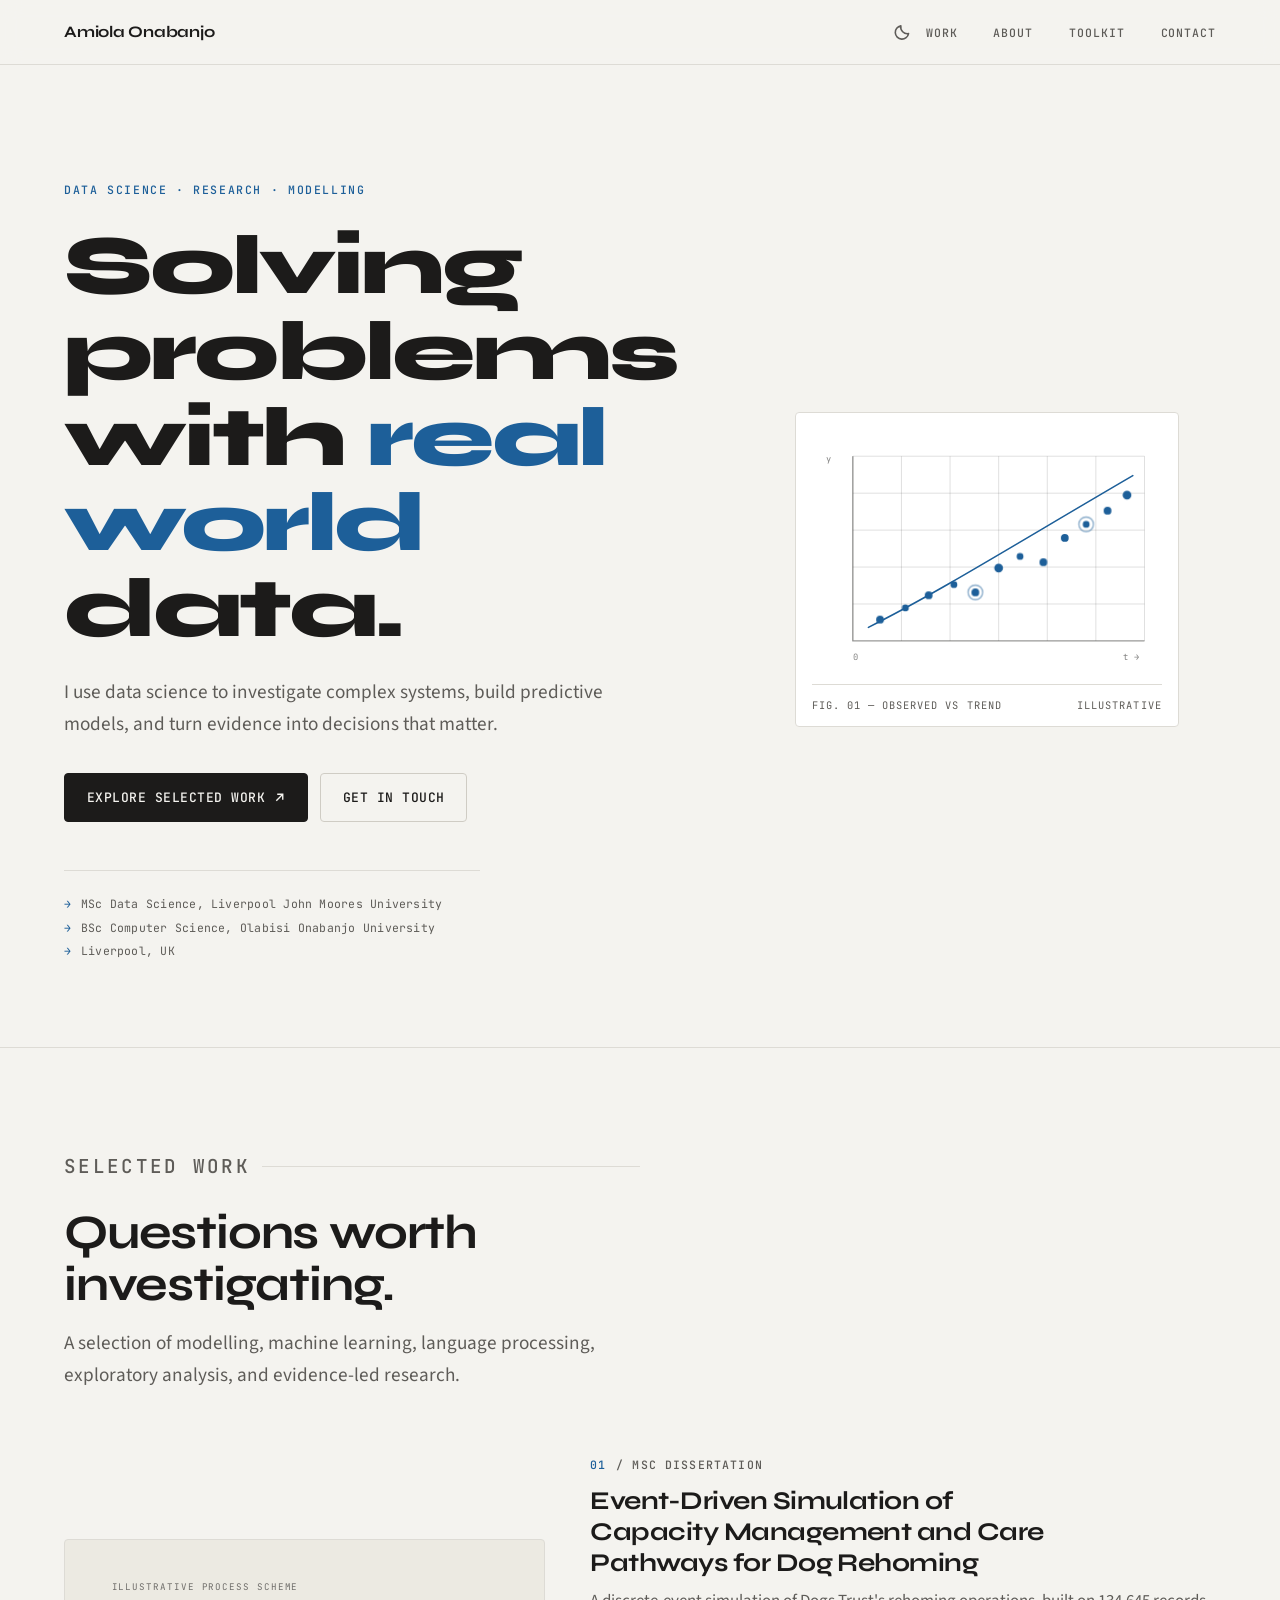
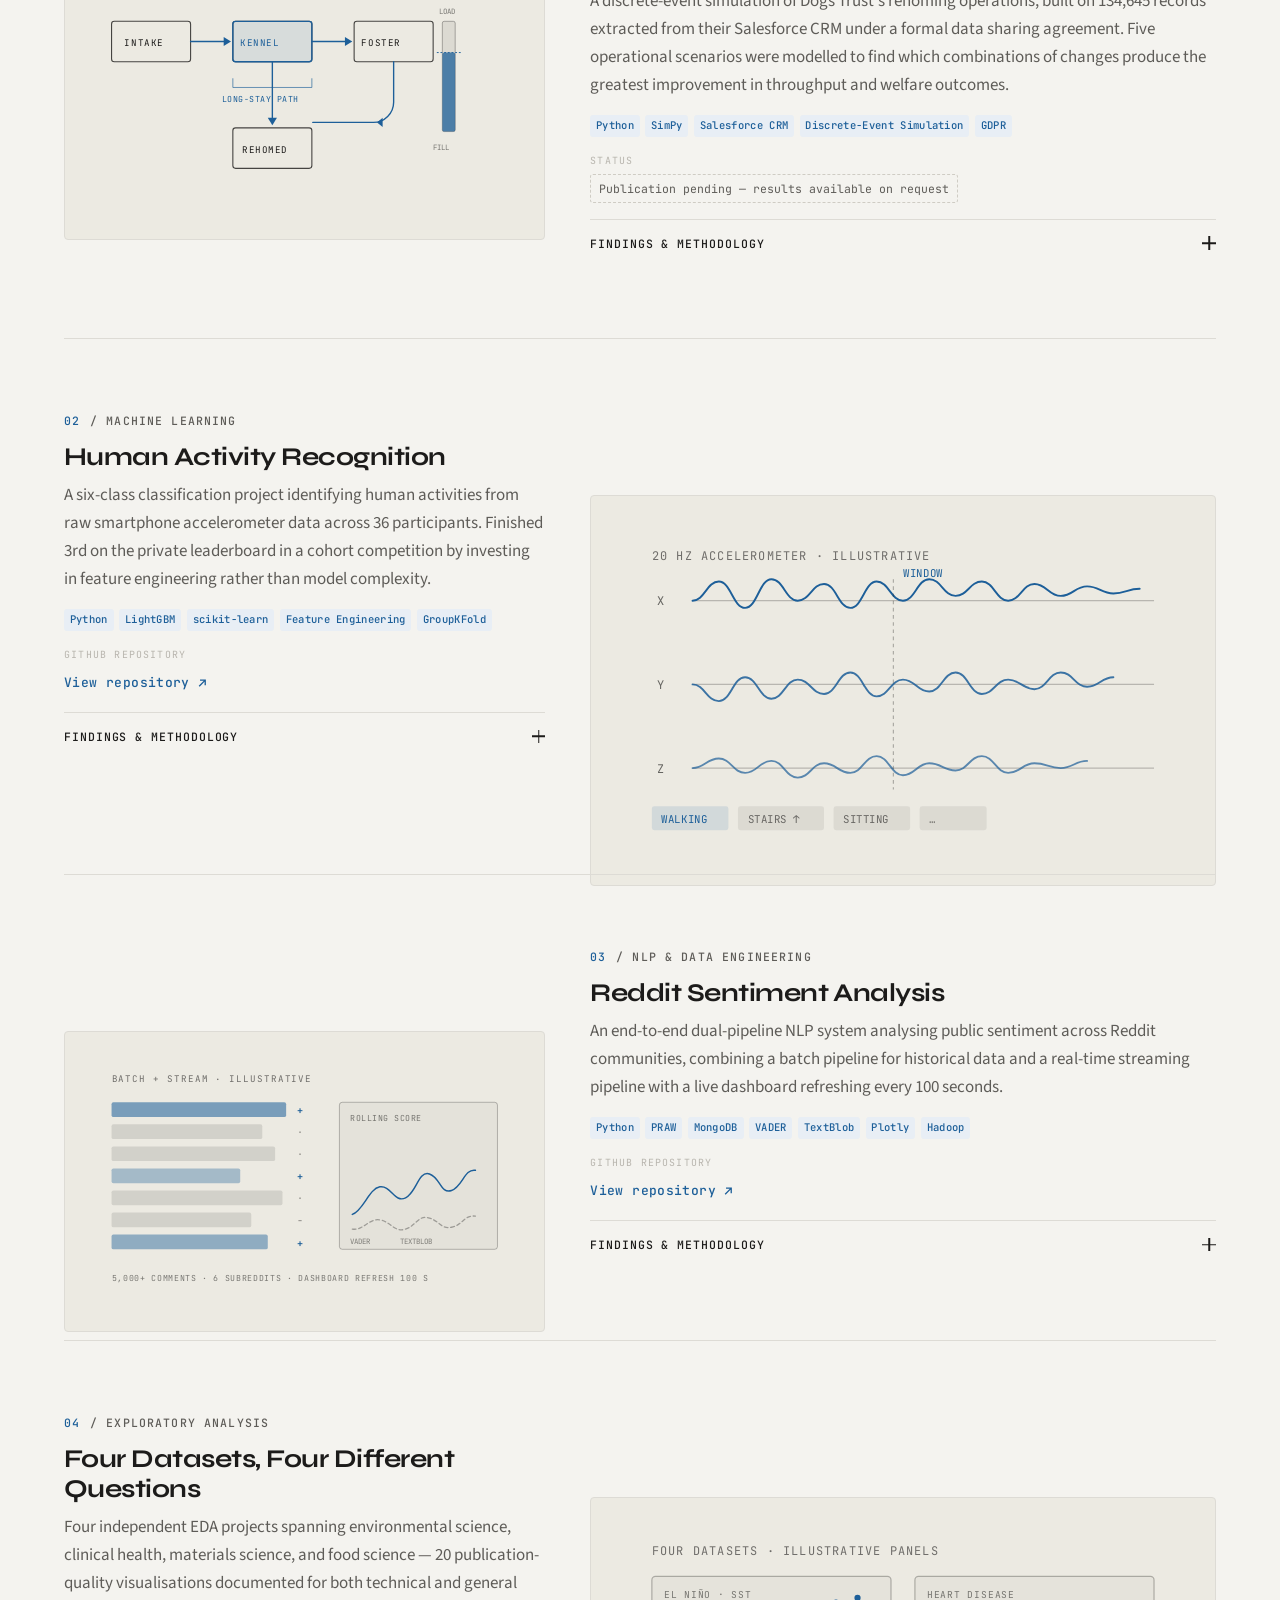
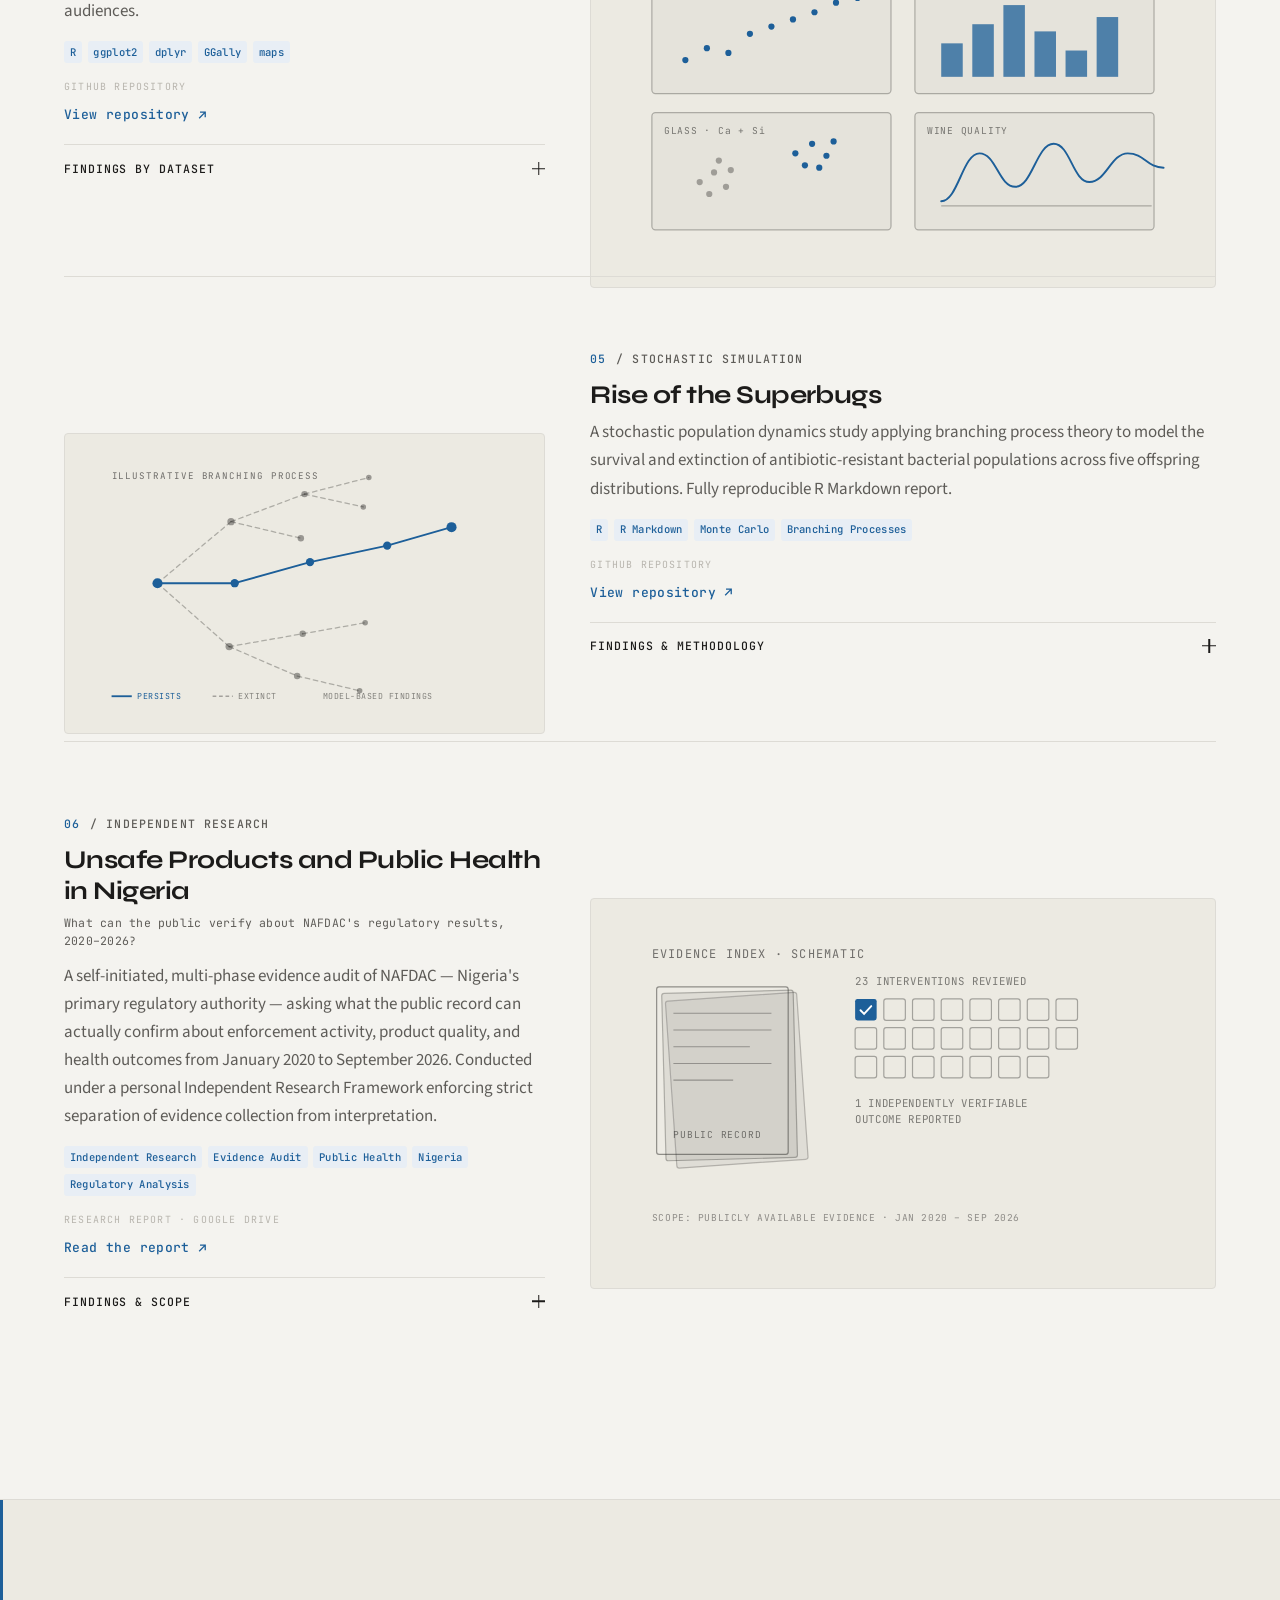
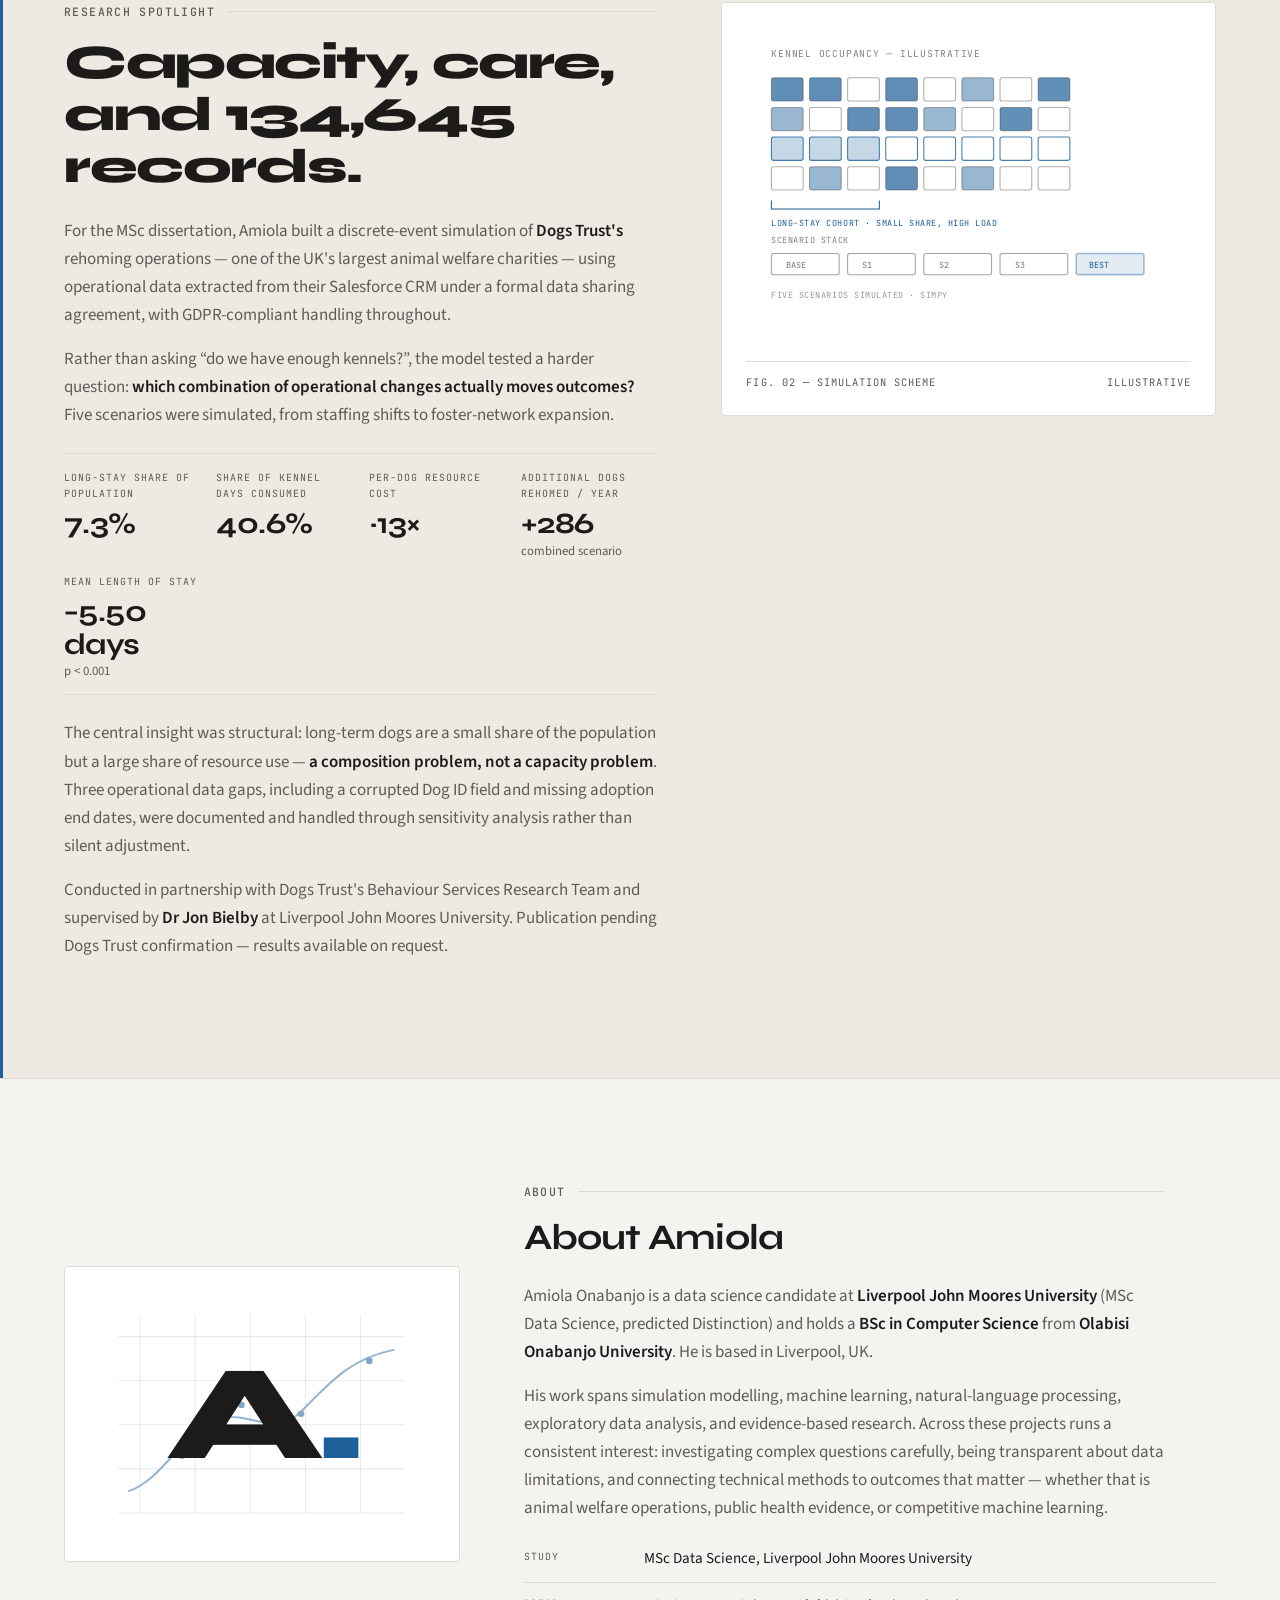
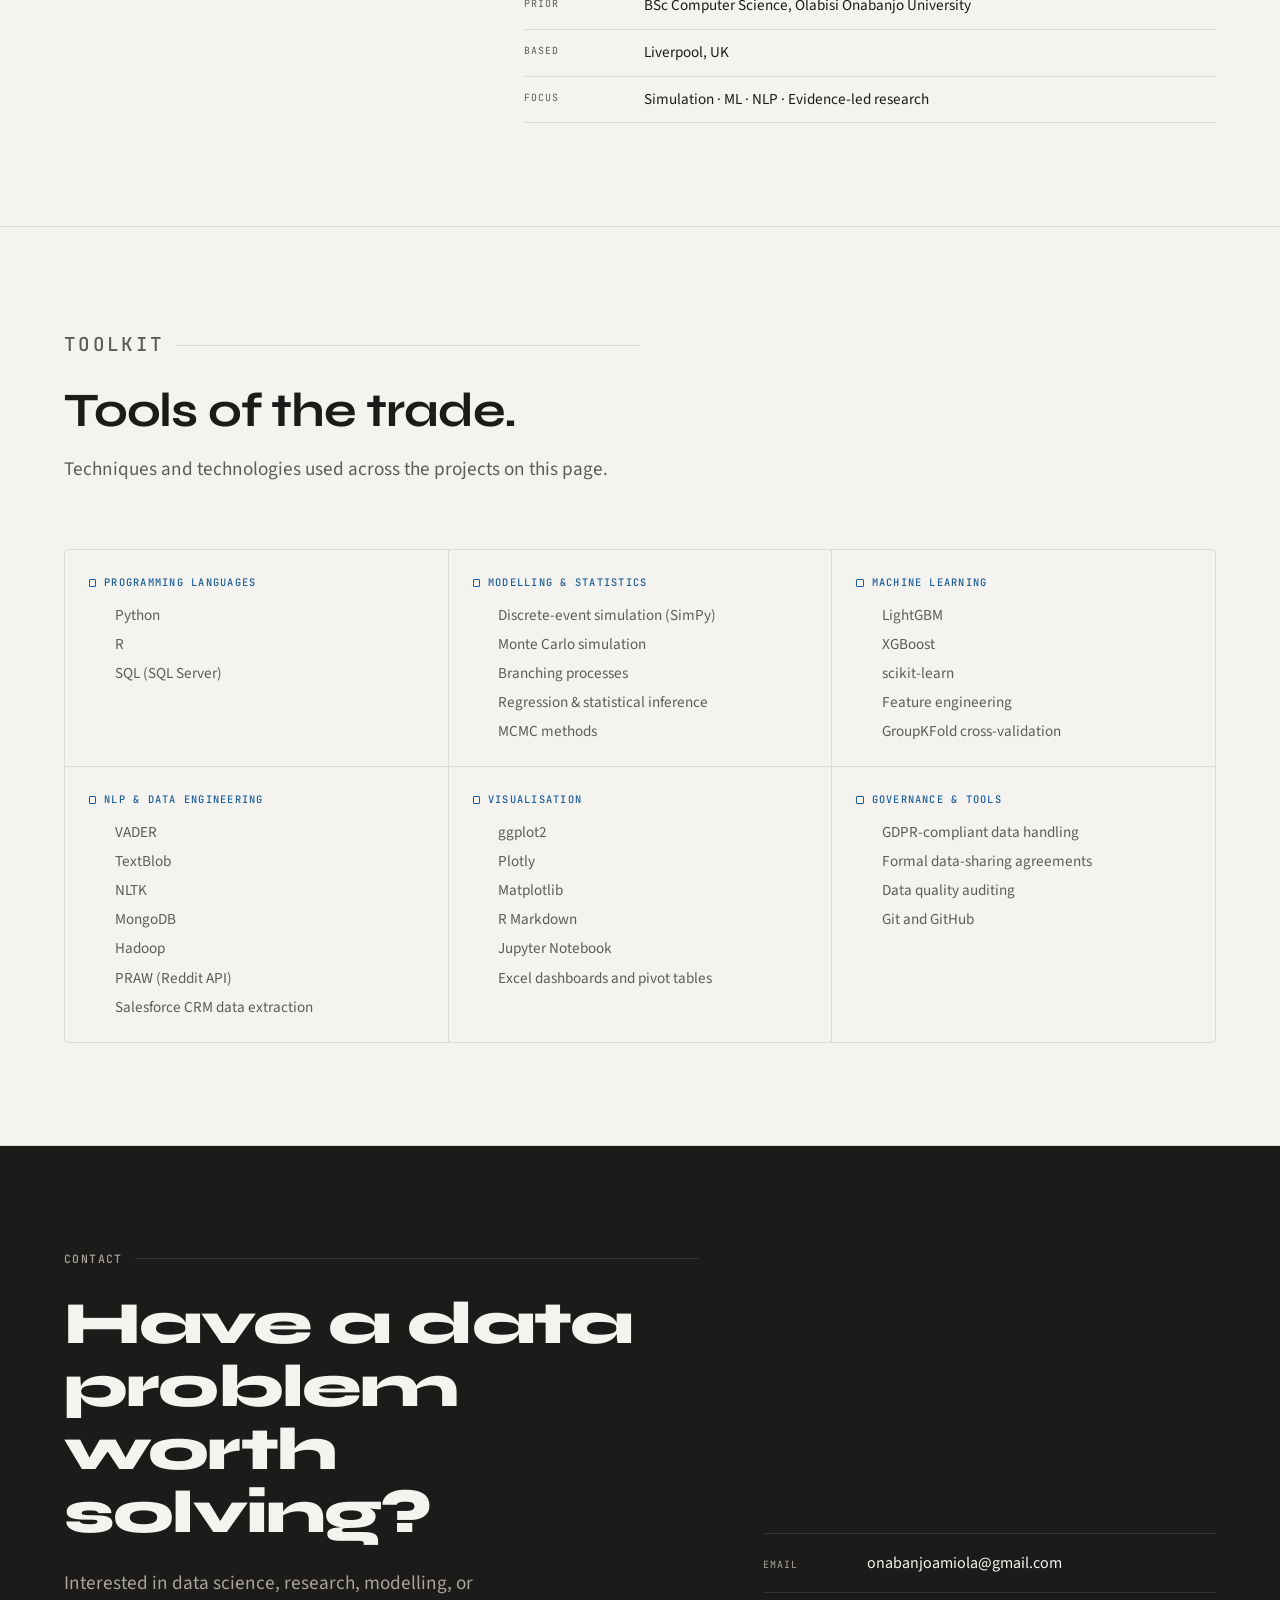
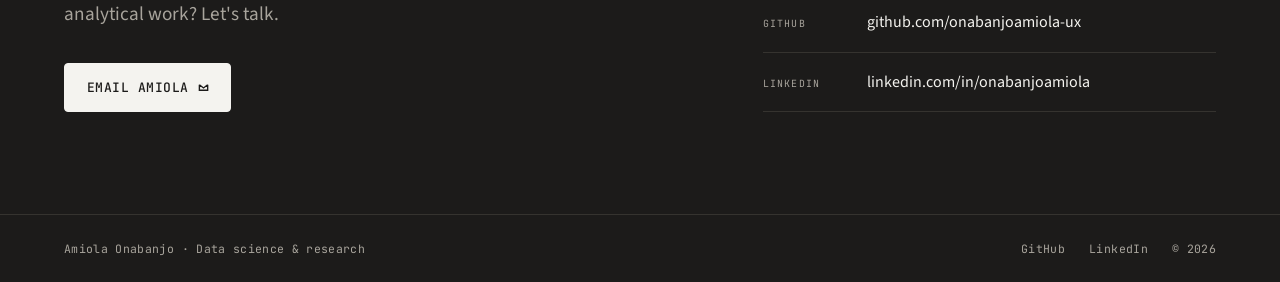
==== html/index.html @ 2dd78023 "Initial commit: editorial data science portfolio (HTML/CSS/JS)" ====
<!DOCTYPE html>
<html lang="en">
<head>
  <meta charset="UTF-8">
  <meta name="viewport" content="width=device-width, initial-scale=1">
  <meta name="color-scheme" content="light dark">

  <title>Amiola Onabanjo | Data Scientist &amp; Researcher</title>
  <meta name="description" content="Explore Amiola Onabanjo's work in data science, simulation modelling, machine learning, NLP, and evidence-led research.">
  <meta name="robots" content="index, follow">
  <meta name="theme-color" content="#f4f3ef" id="theme-color-meta">

  <script>
    (function () {
      try {
        var t = localStorage.getItem('theme');
        if (t === 'light' || t === 'dark') {
          document.documentElement.setAttribute('data-theme', t);
        }
      } catch (e) {}
    })();
  </script>

  <meta property="og:type" content="website">
  <meta property="og:locale" content="en_GB">
  <meta property="og:title" content="Amiola Onabanjo | Data Scientist &amp; Researcher">
  <meta property="og:description" content="Explore Amiola Onabanjo's work in data science, simulation modelling, machine learning, NLP, and evidence-led research.">

  <meta name="twitter:card" content="summary">
  <meta name="twitter:title" content="Amiola Onabanjo | Data Scientist &amp; Researcher">
  <meta name="twitter:description" content="Explore Amiola Onabanjo's work in data science, simulation modelling, machine learning, NLP, and evidence-led research.">

  <link rel="icon" href="../favicon.svg" type="image/svg+xml">

  <link rel="preconnect" href="https://fonts.googleapis.com">
  <link rel="preconnect" href="https://fonts.gstatic.com" crossorigin>
  <link rel="stylesheet" href="https://fonts.googleapis.com/css2?family=JetBrains+Mono:wght@400;500&family=Source+Sans+3:ital,wght@0,300;0,400;0,600;1,400&family=Syne:wght@600;700;800&display=swap">
  <link rel="stylesheet" href="../css/styles.css">

  <script type="application/ld+json">
  {
    "@context": "https://schema.org",
    "@type": "Person",
    "name": "Amiola Onabanjo",
    "jobTitle": "Data Scientist & Researcher",
    "email": "mailto:onabanjoamiola@gmail.com",
    "address": {
      "@type": "PostalAddress",
      "addressLocality": "Liverpool",
      "addressCountry": "GB"
    },
    "sameAs": [
      "https://github.com/onabanjoamiola-ux",
      "https://linkedin.com/in/onabanjoamiola"
    ],
    "alumniOf": [
      { "@type": "CollegeOrUniversity", "name": "Liverpool John Moores University" },
      { "@type": "CollegeOrUniversity", "name": "Olabisi Onabanjo University" }
    ],
    "knowsAbout": [
      "Data Science",
      "Discrete-Event Simulation",
      "Machine Learning",
      "Natural Language Processing",
      "Statistical Inference",
      "Monte Carlo Simulation",
      "Evidence-led Research"
    ]
  }
  </script>

  <script src="../js/main.js" defer></script>
</head>
<body>

<a class="skip-link" href="#main">Skip to content</a>

<header class="site-header">
  <div class="container nav">
    <a class="nav-brand" href="#top">Amiola Onabanjo</a>

    <button class="theme-toggle" type="button" aria-label="Switch to dark mode" data-theme-toggle>
      <svg class="icon-moon" viewBox="0 0 16 16" aria-hidden="true">
        <path d="M13.5 9.2A5.8 5.8 0 0 1 6.8 2.5 5.8 5.8 0 1 0 13.5 9.2z"/>
      </svg>
      <svg class="icon-sun" viewBox="0 0 16 16" aria-hidden="true">
        <circle cx="8" cy="8" r="3"/>
        <path d="M8 1.5V3M8 13v1.5M1.5 8H3M13 8h1.5M3.4 3.4l1.1 1.1M11.5 11.5l1.1 1.1M12.6 3.4l-1.1 1.1M4.5 11.5l-1.1 1.1"/>
      </svg>
    </button>

    <button class="nav-toggle" type="button" aria-expanded="false" aria-controls="nav-menu" aria-label="Open menu">
      <span class="nav-toggle-box" aria-hidden="true">
        <span></span>
        <span></span>
      </span>
    </button>

    <ul class="nav-menu" id="nav-menu">
      <li><a href="#work">Work</a></li>
      <li><a href="#about">About</a></li>
      <li><a href="#toolkit">Toolkit</a></li>
      <li><a href="#contact">Contact</a></li>
    </ul>
  </div>
</header>

<main id="main">

  <!-- ══════════ HERO ══════════ -->
  <section class="hero" id="top" aria-label="Introduction">
    <div class="container hero-grid">
      <div class="hero-main">
        <p class="hero-eyebrow">Data Science · Research · Modelling</p>
        <h1>Solving problems with <em>real world</em> data.</h1>
        <p class="hero-copy">
          I use data science to investigate complex systems, build predictive models,
          and turn evidence into decisions that matter.
        </p>
        <div class="hero-cta">
          <a class="btn btn--primary" href="#work">
            Explore selected work
            <svg viewBox="0 0 12 12" fill="none" stroke="currentColor" stroke-width="1.5" aria-hidden="true"><path d="M2.5 9.5l7-7M3.5 2.5h6v6"/></svg>
          </a>
          <a class="btn btn--ghost" href="#contact">Get in touch</a>
        </div>
        <ul class="hero-meta">
          <li>MSc Data Science, Liverpool John Moores University</li>
          <li>BSc Computer Science, Olabisi Onabanjo University</li>
          <li>Liverpool, UK</li>
        </ul>
      </div>

      <aside class="hero-aside" aria-hidden="true">
        <figure class="hero-figure">
          <svg viewBox="0 0 360 250" fill="none" xmlns="http://www.w3.org/2000/svg">
            <!-- grid -->
            <g class="plot-grid" stroke="currentColor" stroke-opacity="0.14" stroke-width="1">
              <path d="M42 28v190M92 28v190M142 28v190M192 28v190M242 28v190M292 28v190M342 28v190"/>
              <path d="M42 28h300M42 66h300M42 104h300M42 142h300M42 180h300"/>
            </g>
            <!-- axes -->
            <path d="M42 28v190h300" stroke="currentColor" stroke-opacity="0.45" stroke-width="1.25"/>
            <!-- trend -->
            <path class="plot-trend" d="M58 204C130 168 210 118 330 48" stroke="#1d5f99" stroke-width="1.6" stroke-linecap="round"/>
            <!-- points -->
            <g fill="#1d5f99">
              <circle class="plot-dot" style="--i:0"  cx="70"  cy="196" r="4"/>
              <circle class="plot-dot" style="--i:1"  cx="96"  cy="184" r="3.5"/>
              <circle class="plot-dot" style="--i:2"  cx="120" cy="171" r="4"/>
              <circle class="plot-dot" style="--i:3"  cx="146" cy="160" r="3.5"/>
              <circle class="plot-dot" style="--i:4"  cx="168" cy="168" r="4"/>
              <circle class="plot-dot" style="--i:5"  cx="192" cy="143" r="4.5"/>
              <circle class="plot-dot" style="--i:6"  cx="214" cy="131" r="3.5"/>
              <circle class="plot-dot" style="--i:7"  cx="238" cy="137" r="4"/>
              <circle class="plot-dot" style="--i:8"  cx="260" cy="112" r="4"/>
              <circle class="plot-dot" style="--i:9"  cx="282" cy="98"  r="3.5"/>
              <circle class="plot-dot" style="--i:10" cx="304" cy="84"  r="4"/>
              <circle class="plot-dot" style="--i:11" cx="324" cy="68"  r="4.5"/>
            </g>
            <g fill="none" stroke="#1d5f99" stroke-width="1.4">
              <circle class="plot-dot plot-focus" style="--i:4"  cx="168" cy="168" r="7.5" stroke-opacity="0.5"/>
              <circle class="plot-dot plot-focus" style="--i:9"  cx="282" cy="98"  r="7.5" stroke-opacity="0.5"/>
            </g>
            <!-- axis labels -->
            <g font-family="JetBrains Mono, monospace" font-size="9" fill="currentColor" fill-opacity="0.55" letter-spacing="0.08em">
              <text x="42"  y="238">0</text>
              <text x="320" y="238">t →</text>
              <text x="14"  y="34">y</text>
            </g>
          </svg>
          <figcaption class="fig-caption">
            <span>Fig. 01 — Observed vs trend</span>
            <span>Illustrative</span>
          </figcaption>
        </figure>
      </aside>
    </div>
  </section>

  <!-- ══════════ SELECTED WORK ══════════ -->
  <section class="section" id="work" aria-labelledby="work-heading">
    <div class="container">
      <header class="section-head reveal">
        <p class="eyebrow">Selected work</p>
        <h2 id="work-heading">Questions worth investigating.</h2>
        <p>A selection of modelling, machine learning, language processing, exploratory analysis, and evidence-led research.</p>
      </header>

      <!-- Project 01 -->
      <article class="project reveal" id="project-dissertation" aria-labelledby="p1-title">
        <div class="project-media" aria-hidden="true">
          <svg viewBox="0 0 480 290" fill="none" xmlns="http://www.w3.org/2000/svg">
            <g font-family="JetBrains Mono, monospace" font-size="10" fill="currentColor" fill-opacity="0.6" letter-spacing="0.1em">
              <text x="30" y="36">ILLUSTRATIVE PROCESS SCHEME</text>
            </g>
            <!-- stage boxes -->
            <g stroke="currentColor" stroke-opacity="0.8" stroke-width="1.2">
              <rect x="30"  y="70"  width="86" height="44" rx="3"/>
              <rect x="162" y="70"  width="86" height="44" rx="3"/>
              <rect x="294" y="70"  width="86" height="44" rx="3"/>
              <rect x="162" y="186" width="86" height="44" rx="3"/>
            </g>
            <!-- long-stay highlight on kennel -->
            <rect class="anim-pulse" x="162" y="70" width="86" height="44" rx="3" fill="#1d5f99" fill-opacity="0.1" stroke="#1d5f99" stroke-width="1.5"/>
            <!-- arrows -->
            <g class="anim-flow" stroke="#1d5f99" stroke-width="1.5" stroke-linecap="round">
              <path d="M116 92h40"/>
              <path d="M248 92h40"/>
              <path d="M205 114v66"/>
              <path d="M337 114v44c0 12-10 22-22 22h-66"/>
            </g>
            <g class="anim-flow" fill="#1d5f99">
              <path d="M152 87l8 5-8 5z"/>
              <path d="M284 87l8 5-8 5z"/>
              <path d="M200 175l5 8 5-8z"/>
              <path d="M243 175l6.5 5-6.5 5z" fill-opacity="0"/>
            </g>
            <path class="anim-flow" d="M325 175l-6 5 6 5z" fill="#1d5f99"/>
            <!-- stage labels -->
            <g font-family="JetBrains Mono, monospace" font-size="10" fill="currentColor" letter-spacing="0.06em">
              <text x="44"  y="97">INTAKE</text>
              <text x="170" y="97" fill="#1d5f99">KENNEL</text>
              <text x="302" y="97">FOSTER</text>
              <text x="172" y="213">REHOMED</text>
            </g>
            <!-- long-stay bracket -->
            <path d="M162 132v10h86v-10" stroke="#1d5f99" stroke-width="1" stroke-opacity="0.7"/>
            <g font-family="JetBrains Mono, monospace" font-size="9" fill="#1d5f99" letter-spacing="0.06em">
              <text x="150" y="158">LONG-STAY PATH</text>
            </g>
            <!-- capacity meter -->
            <g transform="translate(390 70)">
              <rect x="0" y="0" width="14" height="120" rx="2" fill="currentColor" fill-opacity="0.08" stroke="currentColor" stroke-opacity="0.35"/>
              <rect class="anim-meter" x="0" y="34" width="14" height="86" rx="2" fill="#1d5f99" fill-opacity="0.75"/>
              <path d="M-6 34h26" stroke="#1d5f99" stroke-width="1" stroke-dasharray="2 2"/>
              <g font-family="JetBrains Mono, monospace" font-size="8" fill="currentColor" fill-opacity="0.55">
                <text x="-4" y="-8">LOAD</text>
                <text x="-10" y="140">FILL</text>
              </g>
            </g>
          </svg>
        </div>

        <div class="project-body">
          <p class="project-index"><span class="num">01</span> / MSc Dissertation</p>
          <h3 id="p1-title">Event-Driven Simulation of Capacity Management and Care Pathways for Dog Rehoming</h3>
          <p class="project-summary">
            A discrete-event simulation of Dogs Trust's rehoming operations, built on 134,645 records
            extracted from their Salesforce CRM under a formal data sharing agreement. Five operational
            scenarios were modelled to find which combinations of changes produce the greatest
            improvement in throughput and welfare outcomes.
          </p>
          <ul class="tag-row" aria-label="Technologies">
            <li class="tag">Python</li>
            <li class="tag">SimPy</li>
            <li class="tag">Salesforce CRM</li>
            <li class="tag">Discrete-Event Simulation</li>
            <li class="tag">GDPR</li>
          </ul>
          <div class="project-actions">
            <div>
              <span class="link-kind">Status</span>
              <a class="status-note" href="mailto:onabanjoamiola@gmail.com?subject=Dissertation%20results%20request">
                Publication pending — results available on request
              </a>
            </div>
          </div>

          <details class="project-details">
            <summary>
              Findings &amp; methodology
              <span class="disclosure-icon" aria-hidden="true"></span>
            </summary>
            <div class="details-panel">
              <h4>Key findings</h4>
              <ul>
                <li>Long-term dogs are just <strong>7.3%</strong> of the population but consume <strong>40.6%</strong> of all kennel days at roughly <strong>13×</strong> the per-dog resource cost — a composition problem, not a capacity problem.</li>
                <li>Combined foster expansion and longest-stay prioritisation rehomes approximately <strong>286 additional dogs per year</strong>, reducing mean length of stay by <strong>5.50 days</strong> (p&nbsp;&lt;&nbsp;0.001).</li>
                <li>Three operational data gaps were documented — including a corrupted Dog ID field and missing adoption end dates — resolved through sensitivity analysis rather than silent adjustment.</li>
              </ul>
              <h4>Partnership &amp; supervision</h4>
              <p>Conducted in partnership with Dogs Trust's Behaviour Services Research Team; supervised by Dr Jon Bielby, Liverpool John Moores University. Publication pending Dogs Trust confirmation — results available on request.</p>
            </div>
          </details>
        </div>
      </article>

      <!-- Project 02 -->
      <article class="project reveal" id="project-har" aria-labelledby="p2-title">
        <div class="project-media" aria-hidden="true">
          <svg viewBox="0 0 480 290" fill="none" xmlns="http://www.w3.org/2000/svg">
            <g font-family="JetBrains Mono, monospace" font-size="10" fill="currentColor" fill-opacity="0.6" letter-spacing="0.1em">
              <text x="30" y="36">20 HZ ACCELEROMETER · ILLUSTRATIVE</text>
            </g>
            <!-- lane frames -->
            <g stroke="currentColor" stroke-opacity="0.25" stroke-width="1">
              <path d="M64 70h386M64 140h386M64 210h386"/>
            </g>
            <!-- lane labels -->
            <g font-family="JetBrains Mono, monospace" font-size="10" fill="currentColor" fill-opacity="0.65">
              <text x="34" y="74">X</text>
              <text x="34" y="144">Y</text>
              <text x="34" y="214">Z</text>
            </g>
            <!-- signal traces -->
            <path class="anim-draw" d="M64 70c10 0 12-16 22-16s12 22 22 22 12-24 22-24 12 18 22 18 12-14 22-14 12 20 22 20 12-22 22-22 12 16 22 16 12-18 22-18 12 14 22 14 12-12 22-12 12 16 22 16 12-14 22-14 12 10 22 10 12-8 22-8 12 6 22 6 12-4 22-4" stroke="#1d5f99" stroke-width="1.6" stroke-linecap="round"/>
            <path class="anim-draw" d="M64 140c10 0 12 14 22 14s12-20 22-20 12 18 22 18 12-16 22-16 12 12 22 12 12-18 22-18 12 20 22 20 12-14 22-14 12 10 22 10 12-16 22-16 12 18 22 18 12-12 22-12 12 8 22 8 12-14 22-14 12 12 22 12 12-8 22-8" stroke="#1d5f99" stroke-width="1.6" stroke-linecap="round" stroke-opacity="0.85"/>
            <path class="anim-draw" d="M64 210c10 0 12-8 22-8s12 12 22 12 12-10 22-10 12 14 22 14 12-12 22-12 12 8 22 8 12-14 22-14 12 16 22 16 12-10 22-10 12 6 22 6 12-12 22-12 12 14 22 14 12-8 22-8 12 4 22 4 12-6 22-6" stroke="#1d5f99" stroke-width="1.6" stroke-linecap="round" stroke-opacity="0.7"/>
            <!-- marker -->
            <path d="M232 52v176" stroke="currentColor" stroke-opacity="0.3" stroke-width="1" stroke-dasharray="3 3"/>
            <g font-family="JetBrains Mono, monospace" font-size="9" fill="#1d5f99" letter-spacing="0.06em">
              <text x="240" y="50">WINDOW</text>
            </g>
            <!-- class chips -->
            <g font-family="JetBrains Mono, monospace" font-size="9" letter-spacing="0.05em">
              <rect x="30" y="242" width="64" height="20" rx="2" fill="#1d5f99" fill-opacity="0.12"/>
              <text x="38" y="256" fill="#1d5f99">WALKING</text>
              <rect x="102" y="242" width="72" height="20" rx="2" fill="currentColor" fill-opacity="0.08"/>
              <text x="110" y="256" fill="currentColor" fill-opacity="0.6">STAIRS ↑</text>
              <rect x="182" y="242" width="64" height="20" rx="2" fill="currentColor" fill-opacity="0.08"/>
              <text x="190" y="256" fill="currentColor" fill-opacity="0.6">SITTING</text>
              <rect x="254" y="242" width="56" height="20" rx="2" fill="currentColor" fill-opacity="0.08"/>
              <text x="262" y="256" fill="currentColor" fill-opacity="0.6">…</text>
            </g>
          </svg>
        </div>

        <div class="project-body">
          <p class="project-index"><span class="num">02</span> / Machine Learning</p>
          <h3 id="p2-title">Human Activity Recognition</h3>
          <p class="project-summary">
            A six-class classification project identifying human activities from raw smartphone
            accelerometer data across 36 participants. Finished 3rd on the private leaderboard
            in a cohort competition by investing in feature engineering rather than model complexity.
          </p>
          <ul class="tag-row" aria-label="Technologies">
            <li class="tag">Python</li>
            <li class="tag">LightGBM</li>
            <li class="tag">scikit-learn</li>
            <li class="tag">Feature Engineering</li>
            <li class="tag">GroupKFold</li>
          </ul>
          <div class="project-actions">
            <div>
              <span class="link-kind">GitHub repository</span>
              <a class="link-arrow" href="https://github.com/onabanjoamiola-ux/har-activity-recognition" target="_blank" rel="noopener noreferrer">
                View repository
                <svg viewBox="0 0 12 12" fill="none" stroke="currentColor" stroke-width="1.5" aria-hidden="true"><path d="M2.5 9.5l7-7M3.5 2.5h6v6"/></svg>
              </a>
            </div>
          </div>

          <details class="project-details">
            <summary>
              Findings &amp; methodology
              <span class="disclosure-icon" aria-hidden="true"></span>
            </summary>
            <div class="details-panel">
              <h4>Approach</h4>
              <ul>
                <li>Engineered <strong>279 features</strong> from raw 20&nbsp;Hz signals across four domains: time-domain statistics, jerk derivatives, FFT frequency-band energy, and cross-axis correlations.</li>
                <li><strong>GroupKFold</strong> cross-validation kept all snippets from the same participant in a single fold, preventing data leakage from individual movement style.</li>
              </ul>
              <h4>Reported results</h4>
              <ul>
                <li>Score improved from <strong>78.58%</strong> to <strong>85.96%</strong> through feature engineering alone.</li>
                <li>Private score <strong>0.90888</strong>, public score <strong>0.91329</strong>.</li>
              </ul>
            </div>
          </details>
        </div>
      </article>

      <!-- Project 03 -->
      <article class="project reveal" id="project-reddit" aria-labelledby="p3-title">
        <div class="project-media" aria-hidden="true">
          <svg viewBox="0 0 480 290" fill="none" xmlns="http://www.w3.org/2000/svg">
            <g font-family="JetBrains Mono, monospace" font-size="10" fill="currentColor" fill-opacity="0.6" letter-spacing="0.1em">
              <text x="30" y="36">BATCH + STREAM · ILLUSTRATIVE</text>
            </g>
            <!-- comment stream -->
            <g class="anim-bar">
              <rect x="30" y="58"  width="190" height="16" rx="2" fill="#1d5f99" fill-opacity="0.55"/>
              <rect x="30" y="82"  width="164" height="16" rx="2" fill="currentColor" fill-opacity="0.12"/>
              <rect x="30" y="106" width="178" height="16" rx="2" fill="currentColor" fill-opacity="0.12"/>
              <rect x="30" y="130" width="140" height="16" rx="2" fill="#1d5f99" fill-opacity="0.35"/>
              <rect x="30" y="154" width="186" height="16" rx="2" fill="currentColor" fill-opacity="0.12"/>
              <rect x="30" y="178" width="152" height="16" rx="2" fill="currentColor" fill-opacity="0.12"/>
              <rect x="30" y="202" width="170" height="16" rx="2" fill="#1d5f99" fill-opacity="0.45"/>
            </g>
            <!-- sentiment marks -->
            <g font-family="JetBrains Mono, monospace" font-size="11" font-weight="500">
              <text x="232" y="71"  fill="#1d5f99">+</text>
              <text x="232" y="95"  fill="currentColor" fill-opacity="0.4">·</text>
              <text x="232" y="119" fill="currentColor" fill-opacity="0.4">·</text>
              <text x="232" y="143" fill="#1d5f99">+</text>
              <text x="232" y="167" fill="currentColor" fill-opacity="0.4">·</text>
              <text x="232" y="191" fill="currentColor" fill-opacity="0.45">−</text>
              <text x="232" y="215" fill="#1d5f99">+</text>
            </g>
            <!-- panel: rolling scores -->
            <rect x="278" y="58" width="172" height="160" rx="3" stroke="currentColor" stroke-opacity="0.3" fill="currentColor" fill-opacity="0.04"/>
            <g font-family="JetBrains Mono, monospace" font-size="9" fill="currentColor" fill-opacity="0.55" letter-spacing="0.06em">
              <text x="290" y="78">ROLLING SCORE</text>
            </g>
            <path class="anim-draw" d="M292 180c12-4 18-28 30-30s16 18 28 12 14-30 26-26 12 22 24 18 14-24 26-22" stroke="#1d5f99" stroke-width="1.6" stroke-linecap="round"/>
            <path d="M292 196c12 2 18-12 30-10s16 14 28 10 14-16 26-12 12 12 24 10 14-14 26-12" stroke="currentColor" stroke-opacity="0.35" stroke-width="1.4" stroke-linecap="round" stroke-dasharray="4 3"/>
            <g font-family="JetBrains Mono, monospace" font-size="8" fill="currentColor" fill-opacity="0.5">
              <text x="290" y="212">VADER</text>
              <text x="344" y="212">TEXTBLOB</text>
            </g>
            <!-- footer -->
            <g font-family="JetBrains Mono, monospace" font-size="9" fill="currentColor" fill-opacity="0.55" letter-spacing="0.08em">
              <text x="30" y="252">5,000+ COMMENTS · 6 SUBREDDITS · DASHBOARD REFRESH 100 S</text>
            </g>
          </svg>
        </div>

        <div class="project-body">
          <p class="project-index"><span class="num">03</span> / NLP &amp; Data Engineering</p>
          <h3 id="p3-title">Reddit Sentiment Analysis</h3>
          <p class="project-summary">
            An end-to-end dual-pipeline NLP system analysing public sentiment across Reddit communities,
            combining a batch pipeline for historical data and a real-time streaming pipeline with a
            live dashboard refreshing every 100 seconds.
          </p>
          <ul class="tag-row" aria-label="Technologies">
            <li class="tag">Python</li>
            <li class="tag">PRAW</li>
            <li class="tag">MongoDB</li>
            <li class="tag">VADER</li>
            <li class="tag">TextBlob</li>
            <li class="tag">Plotly</li>
            <li class="tag">Hadoop</li>
          </ul>
          <div class="project-actions">
            <div>
              <span class="link-kind">GitHub repository</span>
              <a class="link-arrow" href="https://github.com/onabanjoamiola-ux/reddit-sentiment-analysis" target="_blank" rel="noopener noreferrer">
                View repository
                <svg viewBox="0 0 12 12" fill="none" stroke="currentColor" stroke-width="1.5" aria-hidden="true"><path d="M2.5 9.5l7-7M3.5 2.5h6v6"/></svg>
              </a>
            </div>
          </div>

          <details class="project-details">
            <summary>
              Findings &amp; methodology
              <span class="disclosure-icon" aria-hidden="true"></span>
            </summary>
            <div class="details-panel">
              <h4>Pipelines</h4>
              <ul>
                <li><strong>Batch:</strong> 5,000+ comments across 6 subreddits, stored in MongoDB with text cleaning, tokenisation, and parallel VADER + TextBlob scoring.</li>
                <li><strong>Streaming:</strong> PRAW live stream → real-time sentiment → interactive Plotly dashboard with rolling averages and distributions, refreshing every 100 seconds.</li>
              </ul>
              <h4>Observation</h4>
              <p>Treated model disagreement as signal rather than noise — VADER and TextBlob disagreed in ways that exposed fundamental differences in how each handles social media language.</p>
            </div>
          </details>
        </div>
      </article>

      <!-- Project 04 -->
      <article class="project reveal" id="project-eda" aria-labelledby="p4-title">
        <div class="project-media" aria-hidden="true">
          <svg viewBox="0 0 480 290" fill="none" xmlns="http://www.w3.org/2000/svg">
            <g font-family="JetBrains Mono, monospace" font-size="10" fill="currentColor" fill-opacity="0.6" letter-spacing="0.1em">
              <text x="30" y="30">FOUR DATASETS · ILLUSTRATIVE PANELS</text>
            </g>
            <!-- panel A: scatter -->
            <g>
              <rect x="30" y="48" width="200" height="98" rx="3" stroke="currentColor" stroke-opacity="0.3" fill="currentColor" fill-opacity="0.03"/>
              <g class="anim-dot" fill="#1d5f99">
                <circle cx="58" cy="118" r="2.6"/><circle cx="76" cy="108" r="2.6"/><circle cx="94" cy="112" r="2.6"/>
                <circle cx="112" cy="96" r="2.6"/><circle cx="130" cy="90" r="2.6"/><circle cx="148" cy="84" r="2.6"/>
                <circle cx="166" cy="78" r="2.6"/><circle cx="184" cy="70" r="2.6"/><circle cx="202" cy="66" r="2.6"/>
              </g>
              <text x="40" y="66" font-family="JetBrains Mono, monospace" font-size="8" fill="currentColor" fill-opacity="0.55" letter-spacing="0.08em">EL NIÑO · SST</text>
            </g>
            <!-- panel B: bars -->
            <g>
              <rect x="250" y="48" width="200" height="98" rx="3" stroke="currentColor" stroke-opacity="0.3" fill="currentColor" fill-opacity="0.03"/>
              <g class="anim-bar" fill="#1d5f99" fill-opacity="0.75">
                <rect x="272" y="104" width="18" height="28"/>
                <rect x="298" y="88"  width="18" height="44"/>
                <rect x="324" y="72"  width="18" height="60"/>
                <rect x="350" y="94"  width="18" height="38"/>
                <rect x="376" y="110" width="18" height="22"/>
                <rect x="402" y="82"  width="18" height="50"/>
              </g>
              <text x="260" y="66" font-family="JetBrains Mono, monospace" font-size="8" fill="currentColor" fill-opacity="0.55" letter-spacing="0.08em">HEART DISEASE</text>
            </g>
            <!-- panel C: clusters -->
            <g>
              <rect x="30" y="162" width="200" height="98" rx="3" stroke="currentColor" stroke-opacity="0.3" fill="currentColor" fill-opacity="0.03"/>
              <g fill="currentColor" fill-opacity="0.35">
                <circle cx="70" cy="220" r="2.6"/><circle cx="82" cy="212" r="2.6"/><circle cx="92" cy="224" r="2.6"/>
                <circle cx="78" cy="230" r="2.6"/><circle cx="96" cy="210" r="2.6"/><circle cx="86" cy="202" r="2.6"/>
              </g>
              <g class="anim-dot" fill="#1d5f99">
                <circle cx="150" cy="196" r="2.6"/><circle cx="164" cy="188" r="2.6"/><circle cx="176" cy="198" r="2.6"/>
                <circle cx="158" cy="206" r="2.6"/><circle cx="182" cy="186" r="2.6"/><circle cx="170" cy="208" r="2.6"/>
              </g>
              <text x="40" y="180" font-family="JetBrains Mono, monospace" font-size="8" fill="currentColor" fill-opacity="0.55" letter-spacing="0.08em">GLASS · Ca + Si</text>
            </g>
            <!-- panel D: distribution -->
            <g>
              <rect x="250" y="162" width="200" height="98" rx="3" stroke="currentColor" stroke-opacity="0.3" fill="currentColor" fill-opacity="0.03"/>
              <path d="M272 236c14 0 18-40 32-40s16 28 30 28 18-36 32-36 16 32 30 32 18-24 32-24 16 12 30 12" stroke="#1d5f99" stroke-width="1.6" fill="none" stroke-linecap="round"/>
              <path d="M272 240h176" stroke="currentColor" stroke-opacity="0.3"/>
              <text x="260" y="180" font-family="JetBrains Mono, monospace" font-size="8" fill="currentColor" fill-opacity="0.55" letter-spacing="0.08em">WINE QUALITY</text>
            </g>
          </svg>
        </div>

        <div class="project-body">
          <p class="project-index"><span class="num">04</span> / Exploratory Analysis</p>
          <h3 id="p4-title">Four Datasets, Four Different Questions</h3>
          <p class="project-summary">
            Four independent EDA projects spanning environmental science, clinical health,
            materials science, and food science — 20 publication-quality visualisations
            documented for both technical and general audiences.
          </p>
          <ul class="tag-row" aria-label="Technologies">
            <li class="tag">R</li>
            <li class="tag">ggplot2</li>
            <li class="tag">dplyr</li>
            <li class="tag">GGally</li>
            <li class="tag">maps</li>
          </ul>
          <div class="project-actions">
            <div>
              <span class="link-kind">GitHub repository</span>
              <a class="link-arrow" href="https://github.com/onabanjoamiola-ux/r-exploratory-analysis" target="_blank" rel="noopener noreferrer">
                View repository
                <svg viewBox="0 0 12 12" fill="none" stroke="currentColor" stroke-width="1.5" aria-hidden="true"><path d="M2.5 9.5l7-7M3.5 2.5h6v6"/></svg>
              </a>
            </div>
          </div>

          <details class="project-details">
            <summary>
              Findings by dataset
              <span class="disclosure-icon" aria-hidden="true"></span>
            </summary>
            <div class="details-panel">
              <ul>
                <li><strong>El Niño:</strong> Ocean buoy temperature distributions; seasonal SST cycle peaking April–May in the equatorial Pacific.</li>
                <li><strong>Heart Disease:</strong> ST depression and major vessel count as the strongest clinical predictors; correlation heatmap across all variables.</li>
                <li><strong>Glass Identification:</strong> Calcium and silicon together provide the clearest separation between glass types by refractive index.</li>
                <li><strong>Wine Quality:</strong> Alcohol content is the single strongest predictor; quality scores cluster at 5–6 with extreme ratings rare.</li>
              </ul>
            </div>
          </details>
        </div>
      </article>

      <!-- Project 05 -->
      <article class="project reveal" id="project-superbugs" aria-labelledby="p5-title">
        <div class="project-media" aria-hidden="true">
          <svg viewBox="0 0 480 290" fill="none" xmlns="http://www.w3.org/2000/svg">
            <g font-family="JetBrains Mono, monospace" font-size="10" fill="currentColor" fill-opacity="0.6" letter-spacing="0.1em">
              <text x="30" y="32">ILLUSTRATIVE BRANCHING PROCESS</text>
            </g>
            <!-- extinct branches (dashed, faded) -->
            <g stroke="currentColor" stroke-opacity="0.3" stroke-width="1.4" stroke-dasharray="5 4" stroke-linecap="round">
              <path d="M80 145L160 78"/>
              <path d="M160 78L240 48"/>
              <path d="M160 78L236 96"/>
              <path d="M240 48L310 30"/>
              <path d="M240 48L304 62"/>
              <path d="M80 145L158 214"/>
              <path d="M158 214L232 246"/>
              <path d="M158 214L238 200"/>
              <path d="M238 200L306 188"/>
              <path d="M232 246L300 262"/>
            </g>
            <!-- surviving path (solid blue) -->
            <g class="anim-survive" stroke="#1d5f99" stroke-width="2" stroke-linecap="round">
              <path d="M80 145L164 145"/>
              <path d="M164 145L246 122"/>
              <path d="M246 122L330 104"/>
              <path d="M330 104L400 84"/>
            </g>
            <!-- nodes -->
            <g fill="currentColor" fill-opacity="0.4">
              <circle cx="160" cy="78"  r="4"/><circle cx="240" cy="48" r="3.5"/>
              <circle cx="236" cy="96"  r="3.5"/><circle cx="310" cy="30" r="3"/>
              <circle cx="304" cy="62"  r="3"/><circle cx="158" cy="214" r="4"/>
              <circle cx="232" cy="246" r="3.5"/><circle cx="238" cy="200" r="3.5"/>
              <circle cx="306" cy="188" r="3"/><circle cx="300" cy="262" r="3"/>
            </g>
            <g class="anim-node" fill="#1d5f99">
              <circle cx="80"  cy="145" r="5.5"/>
              <circle cx="164" cy="145" r="4.5"/>
              <circle cx="246" cy="122" r="4.5"/>
              <circle cx="330" cy="104" r="4.5"/>
              <circle cx="400" cy="84"  r="5.5"/>
            </g>
            <!-- legend -->
            <g transform="translate(30 268)" font-family="JetBrains Mono, monospace" font-size="9" letter-spacing="0.06em">
              <path d="M0 0h22" stroke="#1d5f99" stroke-width="2"/>
              <text x="28" y="3" fill="#1d5f99">PERSISTS</text>
              <path d="M110 0h22" stroke="currentColor" stroke-opacity="0.35" stroke-width="1.5" stroke-dasharray="4 3"/>
              <text x="138" y="3" fill="currentColor" fill-opacity="0.5">EXTINCT</text>
              <text x="230" y="3" fill="currentColor" fill-opacity="0.5">MODEL-BASED FINDINGS</text>
            </g>
          </svg>
        </div>

        <div class="project-body">
          <p class="project-index"><span class="num">05</span> / Stochastic Simulation</p>
          <h3 id="p5-title">Rise of the Superbugs</h3>
          <p class="project-summary">
            A stochastic population dynamics study applying branching process theory to model
            the survival and extinction of antibiotic-resistant bacterial populations across
            five offspring distributions. Fully reproducible R Markdown report.
          </p>
          <ul class="tag-row" aria-label="Technologies">
            <li class="tag">R</li>
            <li class="tag">R Markdown</li>
            <li class="tag">Monte Carlo</li>
            <li class="tag">Branching Processes</li>
          </ul>
          <div class="project-actions">
            <div>
              <span class="link-kind">GitHub repository</span>
              <a class="link-arrow" href="https://github.com/onabanjoamiola-ux/superbug-monte-carlo" target="_blank" rel="noopener noreferrer">
                View repository
                <svg viewBox="0 0 12 12" fill="none" stroke="currentColor" stroke-width="1.5" aria-hidden="true"><path d="M2.5 9.5l7-7M3.5 2.5h6v6"/></svg>
              </a>
            </div>
          </div>

          <details class="project-details">
            <summary>
              Findings &amp; methodology
              <span class="disclosure-icon" aria-hidden="true"></span>
            </summary>
            <div class="details-panel">
              <h4>Model-based findings</h4>
              <ul>
                <li>1,000 independent trajectories per experiment; estimated extinction probability at <strong>0.329</strong> (95% CI [0.2999, 0.3581]).</li>
                <li>The <strong>m&nbsp;=&nbsp;1</strong> threshold is a critical boundary — moving from m&nbsp;=&nbsp;1.0 to m&nbsp;=&nbsp;1.645 shifts extinction probability from <strong>98.9%</strong> to <strong>32.9%</strong>.</li>
                <li>Initial population size matters independently of m — extinction probability drops from <strong>34.2%</strong> at Z₀&nbsp;=&nbsp;1 to effectively zero at Z₀&nbsp;=&nbsp;10.</li>
              </ul>
              <h4>Notes</h4>
              <p>These are model-based findings from simulated branching processes, not direct clinical predictions. Co-authored with Imariabe Enobakhare.</p>
            </div>
          </details>
        </div>
      </article>

      <!-- Project 06 -->
      <article class="project reveal" id="project-nafdac" aria-labelledby="p6-title">
        <div class="project-media" aria-hidden="true">
          <svg viewBox="0 0 480 290" fill="none" xmlns="http://www.w3.org/2000/svg">
            <g font-family="JetBrains Mono, monospace" font-size="10" fill="currentColor" fill-opacity="0.6" letter-spacing="0.1em">
              <text x="30" y="32">EVIDENCE INDEX · SCHEMATIC</text>
            </g>
            <!-- stacked documents -->
            <g>
              <rect x="46" y="64" width="110" height="140" rx="2" fill="currentColor" fill-opacity="0.06" stroke="currentColor" stroke-opacity="0.25" transform="rotate(-4 101 134)"/>
              <rect x="40" y="60" width="110" height="140" rx="2" fill="currentColor" fill-opacity="0.08" stroke="currentColor" stroke-opacity="0.3" transform="rotate(-1.5 95 130)"/>
              <rect x="34" y="56" width="110" height="140" rx="2" fill="#ffffff" fill-opacity="0.06" stroke="currentColor" stroke-opacity="0.45"/>
              <g stroke="currentColor" stroke-opacity="0.35" stroke-width="1">
                <path d="M48 78h82M48 92h82M48 106h64M48 120h82M48 134h50"/>
              </g>
              <text x="48" y="182" font-family="JetBrains Mono, monospace" font-size="8" fill="currentColor" fill-opacity="0.55" letter-spacing="0.08em">PUBLIC RECORD</text>
            </g>
            <!-- verification grid: 23 cells, 1 filled -->
            <g transform="translate(200 66)">
              <g font-family="JetBrains Mono, monospace" font-size="9" fill="currentColor" fill-opacity="0.55" letter-spacing="0.08em">
                <text x="0" y="-12">23 INTERVENTIONS REVIEWED</text>
              </g>
              <!-- row 1: 8 cells -->
              <g>
                <g class="anim-verify">
                  <rect x="0"   y="0" width="18" height="18" rx="2" fill="#1d5f99"/>
                  <path d="M4.5 9.5l3 3 6-6.5" stroke="#ffffff" stroke-width="1.6" fill="none" stroke-linecap="round"/>
                </g>
                <rect x="24"  y="0" width="18" height="18" rx="2" stroke="currentColor" stroke-opacity="0.35"/>
                <rect x="48"  y="0" width="18" height="18" rx="2" stroke="currentColor" stroke-opacity="0.35"/>
                <rect x="72"  y="0" width="18" height="18" rx="2" stroke="currentColor" stroke-opacity="0.35"/>
                <rect x="96"  y="0" width="18" height="18" rx="2" stroke="currentColor" stroke-opacity="0.35"/>
                <rect x="120" y="0" width="18" height="18" rx="2" stroke="currentColor" stroke-opacity="0.35"/>
                <rect x="144" y="0" width="18" height="18" rx="2" stroke="currentColor" stroke-opacity="0.35"/>
                <rect x="168" y="0" width="18" height="18" rx="2" stroke="currentColor" stroke-opacity="0.35"/>
              </g>
              <!-- row 2 -->
              <g stroke="currentColor" stroke-opacity="0.35">
                <rect x="0"   y="24" width="18" height="18" rx="2" fill="none"/>
                <rect x="24"  y="24" width="18" height="18" rx="2" fill="none"/>
                <rect x="48"  y="24" width="18" height="18" rx="2" fill="none"/>
                <rect x="72"  y="24" width="18" height="18" rx="2" fill="none"/>
                <rect x="96"  y="24" width="18" height="18" rx="2" fill="none"/>
                <rect x="120" y="24" width="18" height="18" rx="2" fill="none"/>
                <rect x="144" y="24" width="18" height="18" rx="2" fill="none"/>
                <rect x="168" y="24" width="18" height="18" rx="2" fill="none"/>
              </g>
              <!-- row 3 -->
              <g stroke="currentColor" stroke-opacity="0.35">
                <rect x="0"   y="48" width="18" height="18" rx="2" fill="none"/>
                <rect x="24"  y="48" width="18" height="18" rx="2" fill="none"/>
                <rect x="48"  y="48" width="18" height="18" rx="2" fill="none"/>
                <rect x="72"  y="48" width="18" height="18" rx="2" fill="none"/>
                <rect x="96"  y="48" width="18" height="18" rx="2" fill="none"/>
                <rect x="120" y="48" width="18" height="18" rx="2" fill="none"/>
                <rect x="144" y="48" width="18" height="18" rx="2" fill="none"/>
              </g>
              <g font-family="JetBrains Mono, monospace" font-size="9" fill="currentColor" fill-opacity="0.55" letter-spacing="0.06em">
                <text x="0" y="90">1 INDEPENDENTLY VERIFIABLE</text>
                <text x="0" y="104">OUTCOME REPORTED</text>
              </g>
            </g>
            <!-- note -->
            <g font-family="JetBrains Mono, monospace" font-size="8" fill="currentColor" fill-opacity="0.45" letter-spacing="0.06em">
              <text x="30" y="252">SCOPE: PUBLICLY AVAILABLE EVIDENCE · JAN 2020 – SEP 2026</text>
            </g>
          </svg>
        </div>

        <div class="project-body">
          <p class="project-index"><span class="num">06</span> / Independent Research</p>
          <h3 id="p6-title">Unsafe Products and Public Health in Nigeria</h3>
          <p class="project-sub">What can the public verify about NAFDAC's regulatory results, 2020–2026?</p>
          <p class="project-summary">
            A self-initiated, multi-phase evidence audit of NAFDAC — Nigeria's primary regulatory authority —
            asking what the public record can actually confirm about enforcement activity, product quality,
            and health outcomes from January 2020 to September 2026. Conducted under a personal Independent
            Research Framework enforcing strict separation of evidence collection from interpretation.
          </p>
          <ul class="tag-row" aria-label="Research areas">
            <li class="tag">Independent Research</li>
            <li class="tag">Evidence Audit</li>
            <li class="tag">Public Health</li>
            <li class="tag">Nigeria</li>
            <li class="tag">Regulatory Analysis</li>
          </ul>
          <div class="project-actions">
            <div>
              <span class="link-kind">Research report · Google Drive</span>
              <a class="link-arrow" href="https://drive.google.com/file/d/1GT3ZANslkH4QYz1mE5MvonaaWv9ntTl4/view?usp=sharing" target="_blank" rel="noopener noreferrer">
                Read the report
                <svg viewBox="0 0 12 12" fill="none" stroke="currentColor" stroke-width="1.5" aria-hidden="true"><path d="M2.5 9.5l7-7M3.5 2.5h6v6"/></svg>
              </a>
            </div>
          </div>

          <details class="project-details">
            <summary>
              Findings &amp; scope
              <span class="disclosure-icon" aria-hidden="true"></span>
            </summary>
            <div class="details-panel">
              <h4>Key findings as reported</h4>
              <ul>
                <li>Of <strong>23 interventions</strong> reviewed, only <strong>1</strong> has an independently verifiable outcome — <strong>0</strong> show a measured improvement in product quality or health.</li>
                <li>~<strong>25% medicine failure rate</strong> in the two strongest independent studies; specific deaths from unsafe products documented; national prevalence stated as unknown.</li>
                <li>Central finding: the public evidence is not strong enough to show how much of NAFDAC's work is succeeding, where, and why — <strong>an accountability gap, not a verdict on effectiveness</strong>.</li>
              </ul>
              <h4>Scope note</h4>
              <p>This audit examines the quality and limits of publicly available evidence. It does not conclude that the regulator is ineffective, and it does not claim national prevalence figures beyond what the cited independent studies report.</p>
            </div>
          </details>
        </div>
      </article>
    </div>
  </section>

  <!-- ══════════ RESEARCH SPOTLIGHT ══════════ -->
  <section class="spotlight" id="research" aria-labelledby="research-heading">
    <div class="container spotlight-grid">
      <div class="spotlight-copy reveal">
        <p class="eyebrow">Research spotlight</p>
        <h2 id="research-heading">Capacity, care, and 134,645 records.</h2>
        <p>
          For the MSc dissertation, Amiola built a discrete-event simulation of
          <strong>Dogs Trust's</strong> rehoming operations — one of the UK's largest animal
          welfare charities — using operational data extracted from their Salesforce CRM under a
          formal data sharing agreement, with GDPR-compliant handling throughout.
        </p>
        <p>
          Rather than asking “do we have enough kennels?”, the model tested a harder question:
          <strong>which combination of operational changes actually moves outcomes?</strong>
          Five scenarios were simulated, from staffing shifts to foster-network expansion.
        </p>
        <dl class="stat-row">
          <div>
            <dt>Long-stay share of population</dt>
            <dd>7.3%</dd>
          </div>
          <div>
            <dt>Share of kennel days consumed</dt>
            <dd>40.6%</dd>
          </div>
          <div>
            <dt>Per-dog resource cost</dt>
            <dd>~13×</dd>
          </div>
          <div>
            <dt>Additional dogs rehomed / year</dt>
            <dd>+286 <span>combined scenario</span></dd>
          </div>
          <div>
            <dt>Mean length of stay</dt>
            <dd>−5.50 days <span>p &lt; 0.001</span></dd>
          </div>
        </dl>
        <p>
          The central insight was structural: long-term dogs are a small share of the population
          but a large share of resource use — <strong>a composition problem, not a capacity problem</strong>.
          Three operational data gaps, including a corrupted Dog ID field and missing adoption end
          dates, were documented and handled through sensitivity analysis rather than silent adjustment.
        </p>
        <p>
          Conducted in partnership with Dogs Trust's Behaviour Services Research Team and supervised
          by <strong>Dr Jon Bielby</strong> at Liverpool John Moores University. Publication pending
          Dogs Trust confirmation — results available on request.
        </p>
      </div>

      <aside class="spotlight-aside reveal" data-delay="1" aria-hidden="true">
        <svg viewBox="0 0 420 300" fill="none" xmlns="http://www.w3.org/2000/svg">
          <!-- kennel blocks grid -->
          <g font-family="JetBrains Mono, monospace" font-size="9" fill="currentColor" fill-opacity="0.55" letter-spacing="0.08em">
            <text x="24" y="28">KENNEL OCCUPANCY — ILLUSTRATIVE</text>
          </g>
          <!-- rows of cells -->
          <g>
            <!-- row 1 -->
            <g stroke="currentColor" stroke-opacity="0.35">
              <rect x="24"  y="48" width="30" height="22" rx="2" fill="#1d5f99" fill-opacity="0.7"/>
              <rect x="60"  y="48" width="30" height="22" rx="2" fill="#1d5f99" fill-opacity="0.7"/>
              <rect x="96"  y="48" width="30" height="22" rx="2"/>
              <rect x="132" y="48" width="30" height="22" rx="2" fill="#1d5f99" fill-opacity="0.7"/>
              <rect x="168" y="48" width="30" height="22" rx="2"/>
              <rect x="204" y="48" width="30" height="22" rx="2" fill="#1d5f99" fill-opacity="0.45"/>
              <rect x="240" y="48" width="30" height="22" rx="2"/>
              <rect x="276" y="48" width="30" height="22" rx="2" fill="#1d5f99" fill-opacity="0.7"/>
            </g>
            <!-- row 2 -->
            <g stroke="currentColor" stroke-opacity="0.35">
              <rect x="24"  y="76" width="30" height="22" rx="2" fill="#1d5f99" fill-opacity="0.45"/>
              <rect x="60"  y="76" width="30" height="22" rx="2"/>
              <rect x="96"  y="76" width="30" height="22" rx="2" fill="#1d5f99" fill-opacity="0.7"/>
              <rect x="132" y="76" width="30" height="22" rx="2" fill="#1d5f99" fill-opacity="0.7"/>
              <rect x="168" y="76" width="30" height="22" rx="2" fill="#1d5f99" fill-opacity="0.45"/>
              <rect x="204" y="76" width="30" height="22" rx="2"/>
              <rect x="240" y="76" width="30" height="22" rx="2" fill="#1d5f99" fill-opacity="0.7"/>
              <rect x="276" y="76" width="30" height="22" rx="2"/>
            </g>
            <!-- row 3: long-stay highlighted -->
            <g class="anim-fill" stroke="#1d5f99" stroke-opacity="0.8">
              <rect x="24"  y="104" width="30" height="22" rx="2" fill="#1d5f99" fill-opacity="0.25"/>
              <rect x="60"  y="104" width="30" height="22" rx="2" fill="#1d5f99" fill-opacity="0.25"/>
              <rect x="96"  y="104" width="30" height="22" rx="2" fill="#1d5f99" fill-opacity="0.25"/>
              <rect x="132" y="104" width="30" height="22" rx="2"/>
              <rect x="168" y="104" width="30" height="22" rx="2"/>
              <rect x="204" y="104" width="30" height="22" rx="2"/>
              <rect x="240" y="104" width="30" height="22" rx="2"/>
              <rect x="276" y="104" width="30" height="22" rx="2"/>
            </g>
            <!-- row 4 -->
            <g stroke="currentColor" stroke-opacity="0.35">
              <rect x="24"  y="132" width="30" height="22" rx="2"/>
              <rect x="60"  y="132" width="30" height="22" rx="2" fill="#1d5f99" fill-opacity="0.45"/>
              <rect x="96"  y="132" width="30" height="22" rx="2"/>
              <rect x="132" y="132" width="30" height="22" rx="2" fill="#1d5f99" fill-opacity="0.7"/>
              <rect x="168" y="132" width="30" height="22" rx="2"/>
              <rect x="204" y="132" width="30" height="22" rx="2" fill="#1d5f99" fill-opacity="0.45"/>
              <rect x="240" y="132" width="30" height="22" rx="2"/>
              <rect x="276" y="132" width="30" height="22" rx="2"/>
            </g>
          </g>
          <!-- long-stay bracket -->
          <path d="M24 164v8h102v-8" stroke="#1d5f99" stroke-width="1"/>
          <text x="24" y="188" font-family="JetBrains Mono, monospace" font-size="8" fill="#1d5f99" letter-spacing="0.06em">LONG-STAY COHORT · SMALL SHARE, HIGH LOAD</text>
          <!-- scenario flow -->
          <g transform="translate(24 210)">
            <g font-family="JetBrains Mono, monospace" font-size="8" fill="currentColor" fill-opacity="0.55" letter-spacing="0.06em">
              <text x="0" y="-6">SCENARIO STACK</text>
            </g>
            <g stroke="currentColor" stroke-opacity="0.4" stroke-width="1">
              <rect x="0"   y="4" width="64" height="20" rx="2"/>
              <rect x="72"  y="4" width="64" height="20" rx="2"/>
              <rect x="144" y="4" width="64" height="20" rx="2"/>
              <rect x="216" y="4" width="64" height="20" rx="2"/>
              <rect x="288" y="4" width="64" height="20" rx="2" stroke="#1d5f99" stroke-width="1.5" fill="#1d5f99" fill-opacity="0.12"/>
            </g>
            <g font-family="JetBrains Mono, monospace" font-size="8" fill="currentColor" fill-opacity="0.6">
              <text x="14" y="18">BASE</text>
              <text x="86" y="18">S1</text>
              <text x="158" y="18">S2</text>
              <text x="230" y="18">S3</text>
            </g>
            <text x="300" y="18" font-family="JetBrains Mono, monospace" font-size="8" fill="#1d5f99">BEST</text>
            <text x="0" y="46" font-family="JetBrains Mono, monospace" font-size="8" fill="currentColor" fill-opacity="0.45" letter-spacing="0.06em">FIVE SCENARIOS SIMULATED · SIMPY</text>
          </g>
        </svg>
        <p class="fig-caption">
          <span>Fig. 02 — Simulation scheme</span>
          <span>Illustrative</span>
        </p>
      </aside>
    </div>
  </section>

  <!-- ══════════ ABOUT ══════════ -->
  <section class="section" id="about" aria-labelledby="about-heading">
    <div class="container about-grid">
      <div class="about-monogram reveal" aria-hidden="true">
        <svg viewBox="0 0 300 220" fill="none" xmlns="http://www.w3.org/2000/svg">
          <g stroke="currentColor" stroke-opacity="0.16" stroke-width="1">
            <path d="M20 40h260M20 80h260M20 120h260M20 160h260M20 200h260"/>
            <path d="M40 20v180M90 20v180M140 20v180M190 20v180M240 20v180"/>
          </g>
          <path class="anim-line" d="M30 180c30-10 48-52 78-64s52 18 78-8 44-48 84-56" stroke="#1d5f99" stroke-width="1.8" stroke-linecap="round" stroke-opacity="0.85"/>
          <g class="anim-about-dot" fill="#1d5f99">
            <circle cx="78" cy="148" r="3"/>
            <circle cx="132" cy="102" r="3"/>
            <circle cx="186" cy="110" r="3"/>
            <circle cx="248" cy="62"  r="3"/>
          </g>
        </svg>
        <span class="mono-letter">A<span>.</span></span>
      </div>

      <div class="about-copy reveal" data-delay="1">
        <p class="eyebrow">About</p>
        <h2 id="about-heading">About Amiola</h2>
        <p>
          Amiola Onabanjo is a data science candidate at <strong>Liverpool John Moores University</strong>
          (MSc Data Science, predicted Distinction) and holds a <strong>BSc in Computer Science</strong>
          from <strong>Olabisi Onabanjo University</strong>. He is based in Liverpool, UK.
        </p>
        <p>
          His work spans simulation modelling, machine learning, natural-language processing,
          exploratory data analysis, and evidence-based research. Across these projects runs a
          consistent interest: investigating complex questions carefully, being transparent about
          data limitations, and connecting technical methods to outcomes that matter — whether that
          is animal welfare operations, public health evidence, or competitive machine learning.
        </p>
        <ul class="about-facts">
          <li>
            <span class="fact-label">Study</span>
            <span class="fact-value">MSc Data Science, Liverpool John Moores University</span>
          </li>
          <li>
            <span class="fact-label">Prior</span>
            <span class="fact-value">BSc Computer Science, Olabisi Onabanjo University</span>
          </li>
          <li>
            <span class="fact-label">Based</span>
            <span class="fact-value">Liverpool, UK</span>
          </li>
          <li>
            <span class="fact-label">Focus</span>
            <span class="fact-value">Simulation · ML · NLP · Evidence-led research</span>
          </li>
        </ul>
      </div>
    </div>
  </section>

  <!-- ══════════ TOOLKIT ══════════ -->
  <section class="section" id="toolkit" aria-labelledby="toolkit-heading">
    <div class="container">
      <header class="section-head reveal">
        <p class="eyebrow">Toolkit</p>
        <h2 id="toolkit-heading">Tools of the trade.</h2>
        <p>Techniques and technologies used across the projects on this page.</p>
      </header>

      <div class="toolkit-grid reveal">
        <div class="toolkit-group">
          <h3>Programming languages</h3>
          <ul>
            <li>
              <span class="skill-icon" aria-hidden="true"><svg viewBox="0 0 16 16"><rect x="2.5" y="2.5" width="7" height="5" rx="2"/><rect x="6.5" y="8.5" width="7" height="5" rx="2"/><path d="M8 7.5v1"/></svg></span>
              Python
            </li>
            <li>
              <span class="skill-icon" aria-hidden="true"><svg viewBox="0 0 16 16"><path d="M5 13V3h4a3 3 0 0 1 0 6H5"/><path d="M9 9l3 4"/></svg></span>
              R
            </li>
            <li>
              <span class="skill-icon" aria-hidden="true"><svg viewBox="0 0 16 16"><ellipse cx="8" cy="4" rx="5" ry="2"/><path d="M3 4v8c0 1.1 2.2 2 5 2s5-.9 5-2V4"/><path d="M3 8c0 1.1 2.2 2 5 2s5-.9 5-2"/></svg></span>
              SQL (SQL Server)
            </li>
          </ul>
        </div>
        <div class="toolkit-group">
          <h3>Modelling &amp; statistics</h3>
          <ul>
            <li>
              <span class="skill-icon" aria-hidden="true"><svg viewBox="0 0 16 16"><path d="M2 13V9.5h3.5V6.5H9V3.5h5"/></svg></span>
              Discrete-event simulation (SimPy)
            </li>
            <li>
              <span class="skill-icon" aria-hidden="true"><svg viewBox="0 0 16 16"><circle cx="4" cy="5" r="1"/><circle cx="8.5" cy="3.5" r="1"/><circle cx="12" cy="6.5" r="1"/><circle cx="5.5" cy="10.5" r="1"/><circle cx="10" cy="9.5" r="1"/><circle cx="7.5" cy="13" r="1"/></svg></span>
              Monte Carlo simulation
            </li>
            <li>
              <span class="skill-icon" aria-hidden="true"><svg viewBox="0 0 16 16"><circle cx="8" cy="3.2" r="1.4"/><circle cx="3.5" cy="12.8" r="1.4"/><circle cx="12.5" cy="12.8" r="1.4"/><path d="M8 4.6v3M8 7.6L4.2 11.6M8 7.6l3.8 4"/></svg></span>
              Branching processes
            </li>
            <li>
              <span class="skill-icon" aria-hidden="true"><svg viewBox="0 0 16 16"><path d="M2 13L14 3"/><circle cx="4.5" cy="10.5" r="1"/><circle cx="7.5" cy="7.5" r="1"/><circle cx="10.5" cy="5.8" r="1"/><circle cx="12.5" cy="3.8" r="1"/></svg></span>
              Regression &amp; statistical inference
            </li>
            <li>
              <span class="skill-icon" aria-hidden="true"><svg viewBox="0 0 16 16"><path d="M13 8a5 5 0 1 1-1.8-3.85"/><path d="M13 2.5V5.5H10"/></svg></span>
              MCMC methods
            </li>
          </ul>
        </div>
        <div class="toolkit-group">
          <h3>Machine learning</h3>
          <ul>
            <li>
              <span class="skill-icon" aria-hidden="true"><svg viewBox="0 0 16 16"><path d="M3 13v-2.5M6.5 13V8M10 13V5M13.5 13V3"/></svg></span>
              LightGBM
            </li>
            <li>
              <span class="skill-icon" aria-hidden="true"><svg viewBox="0 0 16 16"><path d="M2 13h2.5V10h2.5V7h2.5V4h2.5"/><path d="M11 4h2.5v2.5"/></svg></span>
              XGBoost
            </li>
            <li>
              <span class="skill-icon" aria-hidden="true"><svg viewBox="0 0 16 16"><rect x="2.5" y="2.5" width="4.5" height="4.5" rx="1"/><rect x="9" y="2.5" width="4.5" height="4.5" rx="1"/><rect x="2.5" y="9" width="4.5" height="4.5" rx="1"/><rect x="9" y="9" width="4.5" height="4.5" rx="1"/></svg></span>
              scikit-learn
            </li>
            <li>
              <span class="skill-icon" aria-hidden="true"><svg viewBox="0 0 16 16"><path d="M2 4.5h12M2 8h12M2 11.5h12"/><circle cx="5.5" cy="4.5" r="1.3"/><circle cx="10" cy="8" r="1.3"/><circle cx="6.5" cy="11.5" r="1.3"/></svg></span>
              Feature engineering
            </li>
            <li>
              <span class="skill-icon" aria-hidden="true"><svg viewBox="0 0 16 16"><rect x="2.5" y="2.5" width="11" height="11" rx="1"/><path d="M2.5 6.2h11M2.5 9.8h11M6.2 2.5v11M9.8 2.5v11"/></svg></span>
              GroupKFold cross-validation
            </li>
          </ul>
        </div>
        <div class="toolkit-group">
          <h3>NLP &amp; data engineering</h3>
          <ul>
            <li>
              <span class="skill-icon" aria-hidden="true"><svg viewBox="0 0 16 16"><circle cx="8" cy="8" r="5.5"/><path d="M5.5 9.3c.7 1.1 1.6 1.6 2.5 1.6s1.8-.5 2.5-1.6"/><circle cx="5.9" cy="6.3" r="0.8"/><circle cx="10.1" cy="6.3" r="0.8"/></svg></span>
              VADER
            </li>
            <li>
              <span class="skill-icon" aria-hidden="true"><svg viewBox="0 0 16 16"><path d="M3 3.5h10v7H8l-3 2.5V10.5H3z"/><path d="M5.5 6.5h5M5.5 8.5h3"/></svg></span>
              TextBlob
            </li>
            <li>
              <span class="skill-icon" aria-hidden="true"><svg viewBox="0 0 16 16"><path d="M3 4h10M3 7h10M3 10h7M3 13h5"/></svg></span>
              NLTK
            </li>
            <li>
              <span class="skill-icon" aria-hidden="true"><svg viewBox="0 0 16 16"><path d="M8 2.5c3 2 4.5 4 4.5 6.5 0 2.5-2 4.5-4.5 4.5S3.5 11.5 3.5 9C3.5 6.5 5 4.5 8 2.5z"/><path d="M8 13.5V6.5"/></svg></span>
              MongoDB
            </li>
            <li>
              <span class="skill-icon" aria-hidden="true"><svg viewBox="0 0 16 16"><rect x="2.5" y="3" width="11" height="3" rx="1"/><rect x="2.5" y="7" width="11" height="3" rx="1"/><rect x="2.5" y="11" width="7" height="2.5" rx="1"/></svg></span>
              Hadoop
            </li>
            <li>
              <span class="skill-icon" aria-hidden="true"><svg viewBox="0 0 16 16"><circle cx="8" cy="8" r="2"/><path d="M4.7 4.7a4.7 4.7 0 0 0 0 6.6M11.3 4.7a4.7 4.7 0 0 1 0 6.6"/></svg></span>
              PRAW (Reddit API)
            </li>
            <li>
              <span class="skill-icon" aria-hidden="true"><svg viewBox="0 0 16 16"><path d="M5 11.5h6a2.5 2.5 0 0 0 .2-4.98A3.5 3.5 0 0 0 4.6 7.4 2.2 2.2 0 0 0 5 11.5z"/></svg></span>
              Salesforce CRM data extraction
            </li>
          </ul>
        </div>
        <div class="toolkit-group">
          <h3>Visualisation</h3>
          <ul>
            <li>
              <span class="skill-icon" aria-hidden="true"><svg viewBox="0 0 16 16"><path d="M3 3v10h10"/><circle cx="6" cy="10" r="1"/><circle cx="8.5" cy="7" r="1"/><circle cx="11" cy="5" r="1"/></svg></span>
              ggplot2
            </li>
            <li>
              <span class="skill-icon" aria-hidden="true"><svg viewBox="0 0 16 16"><path d="M3.5 13V8M7 13V4.5M10.5 13V6.5M14 13V2.5"/></svg></span>
              Plotly
            </li>
            <li>
              <span class="skill-icon" aria-hidden="true"><svg viewBox="0 0 16 16"><path d="M2 13V3M2 13h11"/><path d="M3.5 10l3-3 2.5 2L13 4"/></svg></span>
              Matplotlib
            </li>
            <li>
              <span class="skill-icon" aria-hidden="true"><svg viewBox="0 0 16 16"><path d="M4 2.5h6l3 3V13.5H4z"/><path d="M10 2.5V6h3"/><path d="M6 9h4M6 11h3"/></svg></span>
              R Markdown
            </li>
            <li>
              <span class="skill-icon" aria-hidden="true"><svg viewBox="0 0 16 16"><circle cx="8" cy="8" r="1.7"/><ellipse cx="8" cy="8" rx="6" ry="2.3" transform="rotate(60 8 8)"/><ellipse cx="8" cy="8" rx="6" ry="2.3" transform="rotate(-60 8 8)"/></svg></span>
              Jupyter Notebook
            </li>
            <li>
              <span class="skill-icon" aria-hidden="true"><svg viewBox="0 0 16 16"><rect x="2.5" y="2.5" width="11" height="11" rx="1"/><path d="M2.5 6.2h11M2.5 9.8h11M6.2 2.5v11"/></svg></span>
              Excel dashboards and pivot tables
            </li>
          </ul>
        </div>
        <div class="toolkit-group">
          <h3>Governance &amp; tools</h3>
          <ul>
            <li>
              <span class="skill-icon" aria-hidden="true"><svg viewBox="0 0 16 16"><path d="M8 2.5l5 2v4c0 3-2.2 4.8-5 5.5-2.8-.7-5-2.5-5-5.5v-4z"/><path d="M6 8l1.4 1.4L10.4 6.3"/></svg></span>
              GDPR-compliant data handling
            </li>
            <li>
              <span class="skill-icon" aria-hidden="true"><svg viewBox="0 0 16 16"><path d="M3 5.5h8M9 3l2.5 2.5L9 8"/><path d="M13 10.5H5M7 8l-2.5 2.5L7 13"/></svg></span>
              Formal data-sharing agreements
            </li>
            <li>
              <span class="skill-icon" aria-hidden="true"><svg viewBox="0 0 16 16"><circle cx="7" cy="7" r="4"/><path d="M10 10l3.5 3.5"/><path d="M5.2 7l1.3 1.3 2.3-2.5"/></svg></span>
              Data quality auditing
            </li>
            <li>
              <span class="skill-icon" aria-hidden="true"><svg viewBox="0 0 16 16"><circle cx="4.5" cy="4" r="1.6"/><circle cx="4.5" cy="12" r="1.6"/><circle cx="11.5" cy="5.5" r="1.6"/><path d="M4.5 5.6v4.8M11.5 7.1c0 2.5-2 3.4-4.5 3.6"/></svg></span>
              Git and GitHub
            </li>
          </ul>
        </div>
      </div>
    </div>
  </section>

  <!-- ══════════ CONTACT ══════════ -->
  <section class="contact" id="contact" aria-labelledby="contact-heading">
    <div class="container contact-grid">
      <div class="reveal">
        <p class="eyebrow">Contact</p>
        <h2 id="contact-heading">Have a data problem worth solving?</h2>
        <p class="contact-copy">
          Interested in data science, research, modelling, or analytical work? Let's talk.
        </p>
        <a class="btn btn--primary" href="mailto:onabanjoamiola@gmail.com">
          Email Amiola
          <svg viewBox="0 0 12 12" fill="none" stroke="currentColor" stroke-width="1.5" aria-hidden="true"><path d="M1.5 3l4.5 3.5L10.5 3M1.5 3v6h9V3"/></svg>
        </a>
      </div>

      <div class="contact-rows reveal" data-delay="1">
        <div class="contact-row">
          <span class="row-label">Email</span>
          <a href="mailto:onabanjoamiola@gmail.com">onabanjoamiola@gmail.com</a>
        </div>
        <div class="contact-row">
          <span class="row-label">GitHub</span>
          <a href="https://github.com/onabanjoamiola-ux" target="_blank" rel="noopener noreferrer">github.com/onabanjoamiola-ux</a>
        </div>
        <div class="contact-row">
          <span class="row-label">LinkedIn</span>
          <a href="https://linkedin.com/in/onabanjoamiola" target="_blank" rel="noopener noreferrer">linkedin.com/in/onabanjoamiola</a>
        </div>
      </div>
    </div>
  </section>
</main>

<footer class="site-footer">
  <div class="container footer-inner">
    <p>Amiola Onabanjo · Data science &amp; research</p>
    <div class="footer-links">
      <a href="https://github.com/onabanjoamiola-ux" target="_blank" rel="noopener noreferrer">GitHub</a>
      <a href="https://linkedin.com/in/onabanjoamiola" target="_blank" rel="noopener noreferrer">LinkedIn</a>
      <p>© <span id="year">2026</span></p>
    </div>
  </div>
</footer>

</body>
</html>
---- css/styles.css ----
/* ============================================================
   Amiola Onabanjo — Data Science Portfolio
   Editorial system · warm paper · cerulean accent
   Type: Syne (display) · Source Sans 3 (body) · JetBrains Mono (labels)
   ============================================================ */

/* ── Tokens ── */
:root {
  --paper:      #f4f3ef;
  --surface:    #ffffff;
  --surface-2:  #eceae2;
  --ink:        #1c1b1a;
  --ink-2:      #5e5c58;
  --line:       #dddbd5;
  --line-2:     #cfccc4;
  --blue:       #1d5f99;
  --blue-2:     #2272b8;
  --blue-soft:  #e8eef5;
  --ghost:      #b8b5ae;
  --band:       #1c1b1a;
  --band-ink:   #f4f3ef;
  --band-muted: #a8a49c;
  --band-line:  #35332f;
  --band-blue:  #74b8f0;

  --font-display: 'Syne', system-ui, sans-serif;
  --font-body: 'Source Sans 3', system-ui, sans-serif;
  --font-mono: 'JetBrains Mono', ui-monospace, monospace;

  --text-xs:  0.72rem;
  --text-sm:  0.8125rem;
  --text-base: clamp(1rem, 0.96rem + 0.2vw, 1.0625rem);
  --text-md:  clamp(1.1rem, 1.04rem + 0.3vw, 1.2rem);
  --text-lg:  clamp(1.35rem, 1.2rem + 0.7vw, 1.6rem);
  --text-xl:  clamp(1.7rem, 1.4rem + 1.4vw, 2.25rem);
  --text-2xl: clamp(2rem, 1.5rem + 2.2vw, 3rem);
  --text-hero: clamp(2.6rem, 1.6rem + 5.2vw, 5.25rem);

  --space-1: 0.25rem;
  --space-2: 0.5rem;
  --space-3: 0.75rem;
  --space-4: 1rem;
  --space-5: 1.5rem;
  --space-6: 2rem;
  --space-7: 3rem;
  --space-8: 4rem;
  --section-y: clamp(4rem, 8vw, 7rem);
  --gutter: clamp(1.25rem, 5vw, 3.5rem);
  --container: 72rem;
  --nav-h: 4rem;
  --radius: 4px;
  --ease: cubic-bezier(0.22, 1, 0.36, 1);
}

@media (prefers-color-scheme: dark) {
  :root:not([data-theme="light"]) {
    --paper:     #111318;
    --surface:   #1b1f2b;
    --surface-2: #161a24;
    --ink:       #e6e4e0;
    --ink-2:     #9d99a8;
    --line:      #2a2f3d;
    --line-2:    #353b4c;
    --blue:      #6aade8;
    --blue-2:    #8bc0f2;
    --blue-soft: #1e2438;
    --ghost:     #3c3a48;
    color-scheme: dark;
  }
}

:root[data-theme="dark"] {
  --paper:     #111318;
  --surface:   #1b1f2b;
  --surface-2: #161a24;
  --ink:       #e6e4e0;
  --ink-2:     #9d99a8;
  --line:      #2a2f3d;
  --line-2:    #353b4c;
  --blue:      #6aade8;
  --blue-2:    #8bc0f2;
  --blue-soft: #1e2438;
  --ghost:     #3c3a48;
  color-scheme: dark;
}

/* ── Reset & base ── */
*, *::before, *::after { box-sizing: border-box; margin: 0; padding: 0; }

html {
  scroll-behavior: smooth;
  scroll-padding-top: calc(var(--nav-h) + 1.25rem);
  -webkit-text-size-adjust: 100%;
}

body {
  background: var(--paper);
  color: var(--ink);
  font-family: var(--font-body);
  font-size: var(--text-base);
  line-height: 1.65;
  font-weight: 400;
  -webkit-font-smoothing: antialiased;
  text-rendering: optimizeLegibility;
}

img, svg { display: block; max-width: 100%; }
ul, ol { list-style: none; }
a { color: inherit; }
button { font: inherit; color: inherit; background: none; border: 0; cursor: pointer; }

::selection { background: var(--blue); color: #fff; }

:focus-visible {
  outline: 2px solid var(--blue);
  outline-offset: 3px;
  border-radius: 2px;
}

.container {
  width: min(100% - var(--gutter) * 2, var(--container));
  margin-inline: auto;
}

.sr-only {
  position: absolute;
  width: 1px; height: 1px;
  padding: 0; margin: -1px;
  overflow: hidden;
  clip: rect(0 0 0 0);
  white-space: nowrap;
  border: 0;
}

.skip-link {
  position: fixed;
  top: 0.75rem;
  left: 0.75rem;
  z-index: 200;
  padding: 0.6rem 1rem;
  background: var(--ink);
  color: var(--paper);
  font-family: var(--font-mono);
  font-size: var(--text-xs);
  letter-spacing: 0.04em;
  text-transform: uppercase;
  text-decoration: none;
  border-radius: var(--radius);
  transform: translateY(-300%);
  transition: transform 0.2s var(--ease);
}

.skip-link:focus-visible {
  transform: translateY(0);
  outline-offset: 2px;
}

/* ── Shared editorial atoms ── */
.eyebrow {
  display: flex;
  align-items: center;
  gap: 0.75rem;
  font-family: var(--font-mono);
  font-size: var(--text-xs);
  font-weight: 500;
  letter-spacing: 0.12em;
  text-transform: uppercase;
  color: var(--ink-2);
  margin-bottom: var(--space-5);
}

.eyebrow::after {
  content: "";
  flex: 1;
  height: 1px;
  background: var(--line);
}

.eyebrow--plain::after { display: none; }

.section-head {
  max-width: 40rem;
  margin-bottom: clamp(2.5rem, 5vw, 4rem);
}

.section-head h2 {
  font-family: var(--font-display);
  font-weight: 700;
  font-size: var(--text-2xl);
  line-height: 1.1;
  letter-spacing: -0.025em;
  text-wrap: balance;
  margin-bottom: var(--space-4);
}

.section-head p {
  color: var(--ink-2);
  font-size: var(--text-md);
  max-width: 36rem;
}

.lede {
  font-size: var(--text-md);
  color: var(--ink-2);
  max-width: 38rem;
}

/* ── Buttons & links ── */
.btn {
  display: inline-flex;
  align-items: center;
  gap: 0.55rem;
  padding: 0.8rem 1.35rem;
  font-family: var(--font-mono);
  font-size: var(--text-sm);
  font-weight: 500;
  letter-spacing: 0.04em;
  text-transform: uppercase;
  text-decoration: none;
  border-radius: var(--radius);
  border: 1px solid transparent;
  transition: background-color 0.2s, color 0.2s, border-color 0.2s, transform 0.2s var(--ease);
}

.btn svg { width: 0.85em; height: 0.85em; flex-shrink: 0; transition: transform 0.25s var(--ease); }

.btn--primary {
  background: var(--ink);
  color: var(--paper);
  border-color: var(--ink);
}

.btn--primary:hover { background: var(--blue); border-color: var(--blue); color: #fff; }
.btn--primary:hover svg { transform: translate(2px, -2px); }

.btn--ghost {
  border-color: var(--line-2);
  color: var(--ink);
}

.btn--ghost:hover { border-color: var(--ink); color: var(--blue); }

.link-arrow {
  display: inline-flex;
  align-items: center;
  gap: 0.45rem;
  font-family: var(--font-mono);
  font-size: var(--text-sm);
  font-weight: 500;
  letter-spacing: 0.03em;
  color: var(--blue);
  text-decoration: none;
  transition: color 0.2s;
}

.link-arrow svg { width: 0.8em; height: 0.8em; transition: transform 0.25s var(--ease); }
.link-arrow:hover { color: var(--blue-2); }
.link-arrow:hover svg { transform: translate(2px, -2px); }

/* ── Header / nav ── */
.site-header {
  position: sticky;
  top: 0;
  z-index: 100;
  background: color-mix(in srgb, var(--paper) 88%, transparent);
  backdrop-filter: blur(10px);
  -webkit-backdrop-filter: blur(10px);
  border-bottom: 1px solid var(--line);
}

.nav {
  display: flex;
  align-items: center;
  height: var(--nav-h);
  gap: var(--space-1);
}

.nav-brand {
  font-family: var(--font-display);
  font-weight: 700;
  font-size: 1rem;
  letter-spacing: -0.015em;
  text-decoration: none;
  color: var(--ink);
  margin-right: auto;
}

.nav-brand:hover { color: var(--blue); }

.theme-toggle {
  display: inline-flex;
  align-items: center;
  justify-content: center;
  width: 2.5rem;
  height: 2.5rem;
  border-radius: var(--radius);
  color: var(--ink-2);
  transition: color 0.2s, background-color 0.2s;
  flex-shrink: 0;
  margin-left: var(--space-1);
}

.theme-toggle:hover {
  color: var(--ink);
  background: color-mix(in srgb, var(--ink) 7%, transparent);
}

.theme-toggle svg {
  width: 1.15rem;
  height: 1.15rem;
  fill: none;
  stroke: currentColor;
  stroke-width: 1.4;
  stroke-linecap: round;
  stroke-linejoin: round;
}

.theme-toggle .icon-sun { display: none; }
.theme-toggle .icon-moon { display: block; }

html[data-theme="dark"] .theme-toggle .icon-moon { display: none; }
html[data-theme="dark"] .theme-toggle .icon-sun { display: block; }

@media (prefers-color-scheme: dark) {
  html:not([data-theme="light"]) .theme-toggle .icon-moon { display: none; }
  html:not([data-theme="light"]) .theme-toggle .icon-sun { display: block; }
}

.nav-menu {
  display: flex;
  align-items: center;
  gap: clamp(1.25rem, 3vw, 2.25rem);
}

.nav-menu a {
  font-family: var(--font-mono);
  font-size: var(--text-xs);
  font-weight: 500;
  letter-spacing: 0.08em;
  text-transform: uppercase;
  text-decoration: none;
  color: var(--ink-2);
  padding: 0.35rem 0;
  position: relative;
  transition: color 0.2s;
}

.nav-menu a::after {
  content: "";
  position: absolute;
  left: 0; right: 0; bottom: 0;
  height: 1px;
  background: var(--blue);
  transform: scaleX(0);
  transform-origin: left;
  transition: transform 0.25s var(--ease);
}

.nav-menu a:hover,
.nav-menu a:focus-visible { color: var(--ink); }

.nav-menu a:hover::after,
.nav-menu a:focus-visible::after { transform: scaleX(1); }

.nav-toggle {
  display: none;
  position: relative;
  z-index: 130;
  width: 2.75rem;
  height: 2.75rem;
  align-items: center;
  justify-content: center;
  border-radius: var(--radius);
}

.nav-toggle:focus-visible { outline-offset: 0; }

.nav-toggle-box {
  position: relative;
  width: 1.25rem;
  height: 0.8rem;
}

.nav-toggle-box span {
  position: absolute;
  left: 0;
  width: 100%;
  height: 1.5px;
  background: var(--ink);
  transition: transform 0.3s var(--ease), top 0.3s var(--ease), opacity 0.2s;
}

.nav-toggle-box span:first-child { top: 0; }
.nav-toggle-box span:last-child { top: 100%; margin-top: -1.5px; }

.nav-toggle[aria-expanded="true"] .nav-toggle-box span:first-child {
  top: 50%;
  transform: translateY(-50%) rotate(45deg);
}

.nav-toggle[aria-expanded="true"] .nav-toggle-box span:last-child {
  top: 50%;
  transform: translateY(-50%) rotate(-45deg);
}

@media (max-width: 720px) {
  .nav-toggle { display: inline-flex; }

  .nav-menu {
    position: fixed;
    inset: var(--nav-h) 0 auto 0;
    z-index: 120;
    flex-direction: column;
    align-items: stretch;
    gap: 0;
    padding: var(--space-4) var(--gutter) var(--space-6);
    background: var(--paper);
    border-bottom: 1px solid var(--line);
    transform: translateY(-0.5rem);
    opacity: 0;
    visibility: hidden;
    pointer-events: none;
    transition: opacity 0.25s var(--ease), transform 0.25s var(--ease), visibility 0.25s;
  }

  .nav-menu.is-open {
    opacity: 1;
    visibility: visible;
    pointer-events: auto;
    transform: translateY(0);
  }

  .nav-menu a {
    padding: 1rem 0;
    font-size: var(--text-sm);
    border-bottom: 1px solid var(--line);
  }

  .nav-menu a::after { display: none; }
}

/* ── Hero ── */
.hero {
  position: relative;
  padding-block: clamp(3.5rem, 9vw, 7.5rem) clamp(3rem, 7vw, 5.5rem);
  border-bottom: 1px solid var(--line);
  overflow: hidden;
}

.hero-grid {
  display: grid;
  gap: clamp(2.5rem, 6vw, 4rem);
  align-items: end;
}

@media (min-width: 900px) {
  .hero-grid {
    grid-template-columns: minmax(0, 7fr) minmax(0, 5fr);
    align-items: center;
    gap: clamp(2rem, 4vw, 3.5rem);
  }
}

.hero-eyebrow {
  font-family: var(--font-mono);
  font-size: var(--text-xs);
  font-weight: 500;
  letter-spacing: 0.14em;
  text-transform: uppercase;
  color: var(--blue);
  margin-bottom: var(--space-5);
}

.hero h1 {
  font-family: var(--font-display);
  font-weight: 800;
  font-size: var(--text-hero);
  line-height: 1.02;
  letter-spacing: -0.035em;
  text-wrap: balance;
  margin-bottom: var(--space-5);
  max-width: 16ch;
}

.hero h1 em {
  font-style: normal;
  color: var(--blue);
  position: relative;
}

.hero h1 em::after {
  content: "";
  position: absolute;
  left: 0.05em;
  right: 0.05em;
  bottom: 0.04em;
  height: 0.06em;
  background: currentColor;
  opacity: 0.35;
}

.hero-copy {
  max-width: 34rem;
  font-size: var(--text-md);
  color: var(--ink-2);
  margin-bottom: var(--space-6);
  line-height: 1.7;
}

.hero-cta {
  display: flex;
  flex-wrap: wrap;
  gap: 0.75rem;
  margin-bottom: var(--space-7);
}

.hero-meta {
  display: flex;
  flex-direction: column;
  gap: 0.4rem;
  padding-top: var(--space-5);
  border-top: 1px solid var(--line);
  max-width: 26rem;
}

.hero-meta li {
  display: flex;
  gap: 0.6rem;
  font-family: var(--font-mono);
  font-size: var(--text-xs);
  letter-spacing: 0.02em;
  color: var(--ink-2);
  line-height: 1.5;
}

.hero-meta li::before {
  content: "→";
  color: var(--blue);
  flex-shrink: 0;
}

.hero-aside {
  position: relative;
}

.hero-figure {
  position: relative;
  max-width: 24rem;
  margin-inline: auto;
  background: var(--surface);
  border: 1px solid var(--line);
  border-radius: var(--radius);
  padding: var(--space-4) var(--space-4) var(--space-3);
  transition: border-color 0.35s ease, transform 0.45s var(--ease);
}

.hero-figure:hover {
  border-color: color-mix(in srgb, var(--blue) 30%, var(--line));
  transform: translateY(-3px);
}

.hero-figure svg { width: 100%; height: auto; }

.fig-caption {
  display: flex;
  justify-content: space-between;
  gap: 1rem;
  margin-top: var(--space-3);
  padding-top: var(--space-3);
  border-top: 1px solid var(--line);
  font-family: var(--font-mono);
  font-size: 0.65rem;
  letter-spacing: 0.1em;
  text-transform: uppercase;
  color: var(--ink-2);
}

/* dot entrance */
.hero-figure .plot-dot {
  opacity: 0;
  animation: dot-in 0.55s var(--ease) forwards;
  animation-delay: calc(var(--i, 0) * 70ms + 200ms);
}

@keyframes dot-in {
  from { opacity: 0; transform: translateY(4px); }
  to   { opacity: 1; transform: translateY(0); }
}

/* ── Sections ── */
.section {
  padding-block: var(--section-y);
  border-bottom: 1px solid var(--line);
}

.section--flush-bottom { border-bottom: 0; }

/* ── Work ── */
.project {
  position: relative;
  display: grid;
  gap: clamp(1.5rem, 3.5vw, 3rem);
  padding-block: clamp(2.75rem, 6vw, 4.5rem);
  border-top: 1px solid var(--line);
  align-items: start;
}

.project:first-of-type { border-top: 0; padding-top: 0; }

@media (min-width: 900px) {
  .project {
    grid-template-columns: minmax(0, 5fr) minmax(0, 6.5fr);
  }

  .project:nth-of-type(even) .project-media { order: 2; }
  .project:nth-of-type(even) .project-body { order: 1; }

  .project-media {
    position: sticky;
    top: calc(var(--nav-h) + 1.25rem);
    align-self: start;
  }
}

.project-media {
  position: relative;
  background: var(--surface-2);
  border: 1px solid var(--line);
  border-radius: var(--radius);
  overflow: hidden;
  aspect-ratio: 24 / 15;
  display: grid;
  place-items: center;
}

.project-media svg {
  width: 92%;
  height: auto;
}

.project-body { position: relative; min-width: 0; }

.project-index {
  font-family: var(--font-mono);
  font-size: var(--text-xs);
  font-weight: 500;
  letter-spacing: 0.1em;
  text-transform: uppercase;
  color: var(--ink-2);
  margin-bottom: var(--space-3);
  display: flex;
  align-items: center;
  gap: 0.6rem;
}

.project-index .num {
  color: var(--blue);
}

.project-body h3 {
  font-family: var(--font-display);
  font-weight: 700;
  font-size: var(--text-lg);
  line-height: 1.2;
  letter-spacing: -0.02em;
  margin-bottom: var(--space-2);
  max-width: 26ch;
}

.project-sub {
  font-family: var(--font-mono);
  font-size: var(--text-xs);
  color: var(--ink-2);
  letter-spacing: 0.02em;
  margin-bottom: var(--space-3);
  line-height: 1.55;
}

.project-summary {
  color: var(--ink-2);
  max-width: 40rem;
  margin-bottom: var(--space-4);
}

.tag-row {
  display: flex;
  flex-wrap: wrap;
  gap: 0.35rem;
  margin-bottom: var(--space-4);
}

.tag {
  font-family: var(--font-mono);
  font-size: 0.66rem;
  font-weight: 500;
  letter-spacing: 0.03em;
  padding: 0.22em 0.55em;
  border-radius: 3px;
  background: var(--blue-soft);
  color: var(--blue);
  white-space: nowrap;
}

.project-actions {
  display: flex;
  flex-wrap: wrap;
  align-items: center;
  gap: var(--space-4) var(--space-5);
  margin-bottom: var(--space-2);
}

.status-note {
  display: inline-flex;
  align-items: center;
  gap: 0.45rem;
  font-family: var(--font-mono);
  font-size: var(--text-xs);
  color: var(--ink-2);
  background: transparent;
  border: 1px dashed var(--line-2);
  border-radius: 3px;
  padding: 0.35em 0.7em;
  text-decoration: none;
  transition: border-color 0.2s, color 0.2s;
}

a.status-note:hover {
  border-color: var(--blue);
  color: var(--blue);
}

.link-kind {
  display: block;
  font-family: var(--font-mono);
  font-size: 0.62rem;
  letter-spacing: 0.12em;
  text-transform: uppercase;
  color: var(--ghost);
  margin-bottom: 0.3rem;
}

/* stats pull */
.stat-row {
  display: grid;
  grid-template-columns: repeat(auto-fit, minmax(7.5rem, 1fr));
  gap: var(--space-4);
  margin: var(--space-5) 0;
  padding: var(--space-4) 0;
  border-block: 1px solid var(--line);
}

.stat-row dt {
  font-family: var(--font-mono);
  font-size: 0.62rem;
  letter-spacing: 0.1em;
  text-transform: uppercase;
  color: var(--ink-2);
  margin-bottom: 0.35rem;
}

.stat-row dd {
  font-family: var(--font-display);
  font-weight: 700;
  font-size: clamp(1.4rem, 1.1rem + 1.2vw, 1.85rem);
  letter-spacing: -0.02em;
  color: var(--ink);
  line-height: 1.1;
}

.stat-row dd span {
  font-family: var(--font-body);
  font-weight: 400;
  font-size: 0.8rem;
  color: var(--ink-2);
  display: block;
  margin-top: 0.2rem;
  letter-spacing: 0;
}

/* details disclosure */
.project-details {
  margin-top: var(--space-4);
}

.project-details summary {
  display: flex;
  align-items: center;
  justify-content: space-between;
  gap: 1rem;
  list-style: none;
  cursor: pointer;
  padding: 0.85rem 0;
  border-top: 1px solid var(--line);
  font-family: var(--font-mono);
  font-size: var(--text-xs);
  font-weight: 500;
  letter-spacing: 0.08em;
  text-transform: uppercase;
  color: var(--ink);
  transition: color 0.2s;
}

.project-details summary::-webkit-details-marker { display: none; }
.project-details summary:hover { color: var(--blue); }

.project-details summary .disclosure-icon {
  position: relative;
  width: 0.85rem;
  height: 0.85rem;
  flex-shrink: 0;
}

.project-details summary .disclosure-icon::before,
.project-details summary .disclosure-icon::after {
  content: "";
  position: absolute;
  background: currentColor;
  transition: transform 0.25s var(--ease);
}

.project-details summary .disclosure-icon::before {
  left: 0; right: 0; top: 50%;
  height: 1.5px;
  transform: translateY(-50%);
}

.project-details summary .disclosure-icon::after {
  top: 0; bottom: 0; left: 50%;
  width: 1.5px;
  transform: translateX(-50%);
}

.project-details[open] summary .disclosure-icon::after { transform: translateX(-50%) rotate(90deg); }

.details-panel {
  padding: var(--space-2) 0 var(--space-4);
  max-width: 42rem;
}

.details-panel h4 {
  font-family: var(--font-mono);
  font-size: 0.65rem;
  font-weight: 500;
  letter-spacing: 0.12em;
  text-transform: uppercase;
  color: var(--blue);
  margin: var(--space-4) 0 var(--space-2);
}

.details-panel h4:first-child { margin-top: 0; }

.details-panel p {
  color: var(--ink-2);
  margin-bottom: var(--space-3);
}

.details-panel ul {
  display: flex;
  flex-direction: column;
  gap: 0.55rem;
}

.details-panel li {
  position: relative;
  padding-left: 1.1rem;
  color: var(--ink-2);
  font-size: 0.97rem;
  line-height: 1.6;
}

.details-panel li::before {
  content: "";
  position: absolute;
  left: 0;
  top: 0.7em;
  width: 0.4rem;
  height: 1px;
  background: var(--blue);
}

.details-panel li strong { color: var(--ink); font-weight: 600; }

/* ── Research spotlight ── */
.spotlight {
  background: var(--surface-2);
  border-bottom: 1px solid var(--line);
  padding-block: var(--section-y);
  position: relative;
}

.spotlight::before {
  content: "";
  position: absolute;
  left: 0;
  top: 0;
  bottom: 0;
  width: 3px;
  background: var(--blue);
}

.spotlight-grid {
  display: grid;
  gap: clamp(2rem, 5vw, 4rem);
  align-items: start;
}

@media (min-width: 900px) {
  .spotlight-grid {
    grid-template-columns: minmax(0, 6fr) minmax(0, 5fr);
  }

  .spotlight-aside {
    position: sticky;
    top: calc(var(--nav-h) + 1.25rem);
    align-self: start;
  }
}

.spotlight h2 {
  font-family: var(--font-display);
  font-weight: 800;
  font-size: var(--text-2xl);
  line-height: 1.08;
  letter-spacing: -0.03em;
  text-wrap: balance;
  margin-bottom: var(--space-5);
  max-width: 18ch;
}

.spotlight-copy p {
  color: var(--ink-2);
  margin-bottom: var(--space-4);
  max-width: 38rem;
}

.spotlight-copy p strong { color: var(--ink); font-weight: 600; }

.spotlight-aside {
  background: var(--surface);
  border: 1px solid var(--line);
  border-radius: var(--radius);
  padding: var(--space-5);
}

.spotlight-aside svg { width: 100%; height: auto; margin-bottom: var(--space-4); }

.spotlight-aside .fig-caption { border-top-color: var(--line); }

.pull-quote {
  margin-top: var(--space-5);
  padding-top: var(--space-5);
  border-top: 1px solid var(--line);
  font-family: var(--font-display);
  font-weight: 600;
  font-size: var(--text-md);
  line-height: 1.45;
  letter-spacing: -0.015em;
  color: var(--ink);
  text-wrap: balance;
}

.pull-quote::before {
  content: "“";
  color: var(--blue);
  font-size: 1.4em;
  line-height: 0;
  margin-right: 0.1em;
  vertical-align: -0.15em;
}

/* ── About ── */
.about-grid {
  display: grid;
  gap: clamp(2rem, 5vw, 4rem);
  align-items: start;
}

@media (min-width: 860px) {
  .about-grid {
    grid-template-columns: minmax(0, 4fr) minmax(0, 7fr);
  }

  .about-monogram {
    position: sticky;
    top: calc(var(--nav-h) + 1.25rem);
    align-self: start;
  }
}

.about-monogram {
  position: relative;
  background: var(--surface);
  border: 1px solid var(--line);
  border-radius: var(--radius);
  aspect-ratio: 4 / 3;
  display: grid;
  place-items: center;
  overflow: hidden;
}

.about-monogram .mono-letter {
  font-family: var(--font-display);
  font-weight: 800;
  font-size: clamp(5rem, 4rem + 6vw, 8.5rem);
  letter-spacing: -0.05em;
  line-height: 1;
  color: var(--ink);
  position: relative;
  z-index: 1;
}

.about-monogram .mono-letter span { color: var(--blue); }

.about-monogram svg {
  position: absolute;
  inset: 8%;
  width: 84%;
  height: 84%;
  opacity: 0.55;
}

.about-copy h2 {
  font-family: var(--font-display);
  font-weight: 700;
  font-size: var(--text-xl);
  letter-spacing: -0.025em;
  line-height: 1.15;
  margin-bottom: var(--space-5);
}

.about-copy p {
  color: var(--ink-2);
  margin-bottom: var(--space-4);
  max-width: 40rem;
}

.about-copy p strong { color: var(--ink); font-weight: 600; }

.about-facts {
  margin-top: var(--space-5);
  display: flex;
  flex-direction: column;
  gap: 0.65rem;
}

.about-facts li {
  display: grid;
  grid-template-columns: 6.5rem 1fr;
  gap: 1rem;
  font-size: 0.95rem;
  padding-bottom: 0.65rem;
  border-bottom: 1px solid var(--line);
}

.about-facts .fact-label {
  font-family: var(--font-mono);
  font-size: 0.62rem;
  letter-spacing: 0.1em;
  text-transform: uppercase;
  color: var(--ink-2);
  padding-top: 0.3em;
}

.about-facts .fact-value { color: var(--ink); }

/* ── Toolkit ── */
.toolkit-grid {
  display: grid;
  grid-template-columns: repeat(3, 1fr);
  gap: 1px;
  background: var(--line);
  border: 1px solid var(--line);
  border-radius: var(--radius);
  overflow: hidden;
}

@media (max-width: 960px) {
  .toolkit-grid { grid-template-columns: repeat(2, 1fr); }
}

@media (max-width: 560px) {
  .toolkit-grid { grid-template-columns: 1fr; }
}

.toolkit-group {
  background: var(--paper);
  padding: var(--space-5);
  transition: background-color 0.2s;
}

.toolkit-group h3 {
  font-family: var(--font-mono);
  font-size: 0.65rem;
  font-weight: 500;
  letter-spacing: 0.12em;
  text-transform: uppercase;
  color: var(--blue);
  margin-bottom: var(--space-3);
  display: flex;
  align-items: center;
  gap: 0.5rem;
}

.toolkit-group h3::before {
  content: "";
  width: 0.45rem;
  height: 0.45rem;
  border: 1.5px solid var(--blue);
  border-radius: 1px;
  flex-shrink: 0;
}

.toolkit-group ul {
  display: flex;
  flex-direction: column;
  gap: 0.45rem;
}

.toolkit-group li {
  display: flex;
  align-items: center;
  gap: 0.55rem;
  font-size: 0.95rem;
  color: var(--ink-2);
  line-height: 1.45;
}

.skill-icon {
  display: inline-flex;
  width: 1.05rem;
  height: 1.05rem;
  flex-shrink: 0;
  color: var(--blue);
  opacity: 0;
  transform: translateX(-3px);
  transition: opacity 0.2s ease, transform 0.25s var(--ease);
}

.skill-icon svg {
  width: 100%;
  height: 100%;
  fill: none;
  stroke: currentColor;
  stroke-width: 1.4;
  stroke-linecap: round;
  stroke-linejoin: round;
}

.toolkit-group li:hover .skill-icon,
.toolkit-group li:focus-within .skill-icon {
  opacity: 1;
  transform: translateX(0);
}

@media (hover: none) {
  .skill-icon {
    opacity: 1;
    transform: none;
  }
}

/* ── Contact ── */
.contact {
  background: var(--band);
  color: var(--band-ink);
  padding-block: var(--section-y);
}

@media (prefers-color-scheme: dark) {
  :root:not([data-theme="light"]) .contact,
  :root:not([data-theme="light"]) .site-footer {
    --band: #0b0d11;
  }
}

:root[data-theme="dark"] .contact,
:root[data-theme="dark"] .site-footer {
  --band: #0b0d11;
}

.contact .eyebrow { color: var(--band-muted); }
.contact .eyebrow::after { background: var(--band-line); }

.contact h2 {
  font-family: var(--font-display);
  font-weight: 800;
  font-size: clamp(2.1rem, 1.4rem + 3.4vw, 3.75rem);
  line-height: 1.05;
  letter-spacing: -0.03em;
  max-width: 14ch;
  text-wrap: balance;
  margin-bottom: var(--space-5);
}

.contact-copy {
  color: var(--band-muted);
  font-size: var(--text-md);
  max-width: 30rem;
  margin-bottom: var(--space-6);
}

.contact-grid {
  display: grid;
  gap: clamp(2.5rem, 6vw, 4rem);
}

@media (min-width: 860px) {
  .contact-grid {
    grid-template-columns: minmax(0, 7fr) minmax(0, 5fr);
    align-items: end;
  }
}

.contact .btn--primary {
  background: var(--band-ink);
  color: var(--band);
  border-color: var(--band-ink);
}

.contact .btn--primary:hover {
  background: var(--band-blue);
  border-color: var(--band-blue);
  color: var(--band);
}

.contact-rows {
  display: flex;
  flex-direction: column;
}

.contact-row {
  display: grid;
  grid-template-columns: 5.5rem 1fr;
  gap: 1rem;
  align-items: baseline;
  padding: 1rem 0;
  border-top: 1px solid var(--band-line);
}

.contact-row:last-child { border-bottom: 1px solid var(--band-line); }

.contact-row .row-label {
  font-family: var(--font-mono);
  font-size: 0.62rem;
  letter-spacing: 0.12em;
  text-transform: uppercase;
  color: var(--band-muted);
}

.contact-row a {
  color: var(--band-ink);
  text-decoration: none;
  font-size: 1rem;
  transition: color 0.2s;
  word-break: break-word;
}

.contact-row a:hover { color: var(--band-blue); }

.contact-row .row-static {
  color: var(--band-ink);
  font-size: 1rem;
  user-select: all;
}

/* ── Footer ── */
.site-footer {
  background: var(--band);
  color: var(--band-muted);
  border-top: 1px solid var(--band-line);
  padding-block: var(--space-5);
}

.footer-inner {
  display: flex;
  flex-wrap: wrap;
  align-items: center;
  justify-content: space-between;
  gap: var(--space-3) var(--space-5);
}

.footer-inner p,
.footer-inner a {
  font-family: var(--font-mono);
  font-size: var(--text-xs);
  letter-spacing: 0.03em;
  text-decoration: none;
  color: var(--band-muted);
}

.footer-inner a { transition: color 0.2s; }
.footer-inner a:hover { color: var(--band-ink); }

.footer-links {
  display: flex;
  gap: var(--space-5);
}

/* ── Reveals ── */
.reveal {
  opacity: 0;
  transform: translateY(18px);
  transition: opacity 0.7s var(--ease), transform 0.7s var(--ease);
}

.reveal.is-in {
  opacity: 1;
  transform: none;
}

.reveal[data-delay="1"] { transition-delay: 0.08s; }
.reveal[data-delay="2"] { transition-delay: 0.16s; }
.reveal[data-delay="3"] { transition-delay: 0.24s; }

/* ── Micro-interactions ── */

/* Eyebrow rules draw in on reveal */
.reveal .eyebrow::after {
  transform: scaleX(0);
  transform-origin: left;
  transition: transform 0.9s var(--ease) 0.15s;
}

.reveal.is-in .eyebrow::after { transform: scaleX(1); }

/* Hero load stagger */
@media (prefers-reduced-motion: no-preference) {
  .hero-main > * {
    animation: rise-in 0.75s var(--ease) both;
  }
  .hero-main > *:nth-child(1) { animation-delay: 0.04s; }
  .hero-main > *:nth-child(2) { animation-delay: 0.1s; }
  .hero-main > *:nth-child(3) { animation-delay: 0.16s; }
  .hero-main > *:nth-child(4) { animation-delay: 0.22s; }
  .hero-main > *:nth-child(5) { animation-delay: 0.28s; }
  .hero-aside {
    animation: rise-in 0.85s var(--ease) 0.2s both;
  }
}

@keyframes rise-in {
  from { opacity: 0; transform: translateY(16px); }
  to   { opacity: 1; transform: none; }
}

/* Hero plot: idle drift + hover + focus pulse */
@media (prefers-reduced-motion: no-preference) {
  .hero-figure .plot-dot {
    transform-box: fill-box;
    transform-origin: center;
  }

  .hero-figure .plot-dot:not(.plot-focus) {
    animation:
      dot-in 0.55s var(--ease) forwards,
      dot-drift 5.5s ease-in-out infinite;
    animation-delay:
      calc(var(--i, 0) * 70ms + 200ms),
      calc(var(--i, 0) * 350ms + 1.2s);
  }

  .hero-figure .plot-focus {
    transform-box: fill-box;
    transform-origin: center;
    animation:
      dot-in 0.55s var(--ease) forwards,
      focus-pulse 3s ease-in-out infinite;
    animation-delay:
      calc(var(--i, 0) * 70ms + 200ms),
      1.1s;
  }

  .hero-figure .plot-trend {
    stroke-dasharray: 420;
    stroke-dashoffset: 0;
  }

  .hero-figure:hover .plot-trend {
    animation: trend-redraw 1.1s var(--ease);
  }

  .hero-figure:hover .plot-dot:not(.plot-focus) {
    animation-play-state: paused;
    scale: 1.35;
    transition: scale 0.3s var(--ease);
  }

  .hero-figure:hover .plot-focus {
    animation-play-state: paused;
    scale: 1.5;
    transition: scale 0.3s var(--ease);
  }
}

@keyframes dot-drift {
  0%, 100% { transform: translateY(0); }
  50%      { transform: translateY(-2.5px); }
}

@keyframes focus-pulse {
  0%, 100% { opacity: 1; transform: scale(1); }
  50%      { opacity: 0.35; transform: scale(1.4); }
}

@keyframes trend-redraw {
  from { stroke-dashoffset: 420; }
  to   { stroke-dashoffset: 0; }
}

/* Project rows: media lift + inner animations on hover */
.project-media {
  transition:
    border-color 0.35s ease,
    transform 0.45s var(--ease),
    background-color 0.35s ease;
}

.project-media svg {
  transition: transform 0.55s var(--ease);
}

.project:hover .project-media {
  border-color: color-mix(in srgb, var(--blue) 32%, var(--line));
  transform: translateY(-3px);
  background: color-mix(in srgb, var(--blue) 4%, var(--surface-2));
}

.project:hover .project-media svg {
  transform: scale(1.035);
}

/* Dissertation: flow arrows nudge, long-stay pulses, meter fills */
.anim-flow {
  transition: transform 0.45s var(--ease);
}

.project:hover .anim-flow {
  transform: translateX(4px);
}

.anim-pulse {
  transition: fill-opacity 0.4s ease, stroke-opacity 0.4s ease;
}

.project:hover .anim-pulse {
  animation: cell-pulse 1.4s ease-in-out infinite;
}

.anim-meter {
  transform-box: fill-box;
  transform-origin: bottom;
  transition: transform 0.6s var(--ease);
}

.project:hover .anim-meter {
  transform: scaleY(1.12);
}

@keyframes cell-pulse {
  0%, 100% { fill-opacity: 0.1; }
  50%      { fill-opacity: 0.28; }
}

/* HAR + rolling line: dash flow */
.anim-draw {
  transition: stroke-opacity 0.3s ease;
}

.project:hover .anim-draw {
  animation: dash-flow 0.9s linear infinite;
}

@keyframes dash-flow {
  to { stroke-dashoffset: -36; }
}

.project:hover .anim-draw { stroke-dasharray: 10 7; }

/* Reddit bars + heart bars: staggered pulse */
.anim-bar {
  transform-box: fill-box;
  transition: opacity 0.3s ease;
}

.project:hover .anim-bar {
  animation: bar-breathe 0.9s ease-in-out infinite alternate;
}

@keyframes bar-breathe {
  from { transform: scaleY(1); opacity: 1; }
  to   { transform: scaleY(1.06); opacity: 0.85; }
}

/* Scatter dots: soft bounce */
.anim-dot circle,
.anim-dot {
  transform-box: fill-box;
  transform-origin: center;
}

.project:hover .anim-dot circle {
  animation: dot-bounce 0.55s var(--ease) infinite alternate;
}

.project:hover .anim-dot circle:nth-child(2n) { animation-delay: 0.08s; }
.project:hover .anim-dot circle:nth-child(3n) { animation-delay: 0.16s; }
.project:hover .anim-dot circle:nth-child(4n) { animation-delay: 0.24s; }

@keyframes dot-bounce {
  from { transform: translateY(0); }
  to   { transform: translateY(-3px); }
}

/* Superbugs: surviving path redraws, nodes glow in sequence */
.anim-survive {
  stroke-dasharray: 480;
  stroke-dashoffset: 0;
}

.project:hover .anim-survive {
  animation: survive-draw 1.1s var(--ease) forwards;
}

@keyframes survive-draw {
  from { stroke-dashoffset: 480; }
  to   { stroke-dashoffset: 0; }
}

.anim-node circle {
  transform-box: fill-box;
  transform-origin: center;
}

.project:hover .anim-node circle {
  animation: node-pop 0.45s var(--ease) both;
}

.project:hover .anim-node circle:nth-child(1) { animation-delay: 0.05s; }
.project:hover .anim-node circle:nth-child(2) { animation-delay: 0.25s; }
.project:hover .anim-node circle:nth-child(3) { animation-delay: 0.45s; }
.project:hover .anim-node circle:nth-child(4) { animation-delay: 0.65s; }
.project:hover .anim-node circle:nth-child(5) { animation-delay: 0.85s; }

@keyframes node-pop {
  0%   { transform: scale(0.6); opacity: 0.4; }
  70%  { transform: scale(1.25); }
  100% { transform: scale(1); opacity: 1; }
}

/* NAFDAC: verified cell pulses */
.anim-verify {
  transform-box: fill-box;
  transform-origin: center;
}

.project:hover .anim-verify {
  animation: verify-glow 1.3s ease-in-out infinite;
}

@keyframes verify-glow {
  0%, 100% { transform: scale(1); }
  50%      { transform: scale(1.15); }
}

/* Spotlight aside: lift + long-stay cells breathe */
.spotlight-aside {
  transition: border-color 0.35s ease, transform 0.45s var(--ease);
}

.spotlight-aside:hover {
  border-color: color-mix(in srgb, var(--blue) 30%, var(--line));
  transform: translateY(-3px);
}

.spotlight-aside svg {
  transition: transform 0.55s var(--ease);
}

.spotlight-aside:hover svg {
  transform: scale(1.02);
}

.anim-fill {
  transform-box: fill-box;
  transform-origin: left center;
}

.spotlight-aside:hover .anim-fill {
  animation: fill-sweep 1.2s ease-in-out infinite alternate;
}

@keyframes fill-sweep {
  from { opacity: 1; }
  to   { opacity: 0.45; }
}

/* About monogram: line brightens, dots scale */
.about-monogram {
  transition: border-color 0.35s ease, transform 0.45s var(--ease);
  overflow: hidden;
}

.about-monogram:hover {
  border-color: color-mix(in srgb, var(--blue) 30%, var(--line));
  transform: translateY(-3px);
}

.anim-line {
  transition: stroke-opacity 0.4s ease, stroke-width 0.4s ease;
}

.about-monogram:hover .anim-line {
  stroke-opacity: 1;
  stroke-width: 2.2;
}

.anim-about-dot circle {
  transform-box: fill-box;
  transform-origin: center;
  transition: transform 0.35s var(--ease);
}

.about-monogram:hover .anim-about-dot circle {
  transform: scale(1.5);
}

.about-monogram:hover .anim-about-dot circle:nth-child(2) { transition-delay: 0.05s; }
.about-monogram:hover .anim-about-dot circle:nth-child(3) { transition-delay: 0.1s; }
.about-monogram:hover .anim-about-dot circle:nth-child(4) { transition-delay: 0.15s; }

/* Tags: gentle lift on project hover */
.tag {
  transition: transform 0.25s var(--ease), background-color 0.25s ease, color 0.25s ease;
}

.project:hover .tag {
  transform: translateY(-1px);
}

/* Stat cells: accent on hover */
.stat-row > div {
  transition: transform 0.3s var(--ease);
}

.stat-row > div:hover {
  transform: translateY(-2px);
}

.stat-row > div:hover dd {
  color: var(--blue);
}

.stat-row dd {
  transition: color 0.25s ease;
}

/* Details panel: soft entrance when opened */
.project-details[open] .details-panel {
  animation: panel-in 0.35s var(--ease) both;
}

@keyframes panel-in {
  from { opacity: 0; transform: translateY(-6px); }
  to   { opacity: 1; transform: none; }
}

/* Project index number: accent slide on hover */
.project-index .num {
  transition: transform 0.3s var(--ease), color 0.3s ease;
  display: inline-block;
}

.project:hover .project-index .num {
  transform: translateX(3px);
  color: var(--blue-2);
}

/* Link arrows: consistent nudge */
.link-arrow svg,
.btn svg {
  transition: transform 0.25s var(--ease);
}

.link-arrow:hover svg,
.btn:hover svg {
  transform: translate(2px, -2px);
}

/* Contact rows: subtle indent on hover */
.contact-row a {
  display: inline-block;
  transition: color 0.2s, transform 0.25s var(--ease);
}

.contact-row a:hover {
  transform: translateX(3px);
}

/* ── Reduced motion ── */
@media (prefers-reduced-motion: reduce) {
  html { scroll-behavior: auto; }

  *, *::before, *::after {
    animation-duration: 0.01ms !important;
    animation-iteration-count: 1 !important;
    transition-duration: 0.01ms !important;
  }

  .reveal { opacity: 1; transform: none; }
  .hero-figure .plot-dot { opacity: 1; animation: none; }
}

/* ── Print ── */
@media print {
  .site-header, .nav-toggle, .hero-cta, .skip-link { display: none !important; }
  body { background: #fff; color: #000; }
  .section, .spotlight, .contact, .site-footer { border: 0; padding-block: 1.5rem; }
  .project-details[open] .details-panel { display: block; }
}
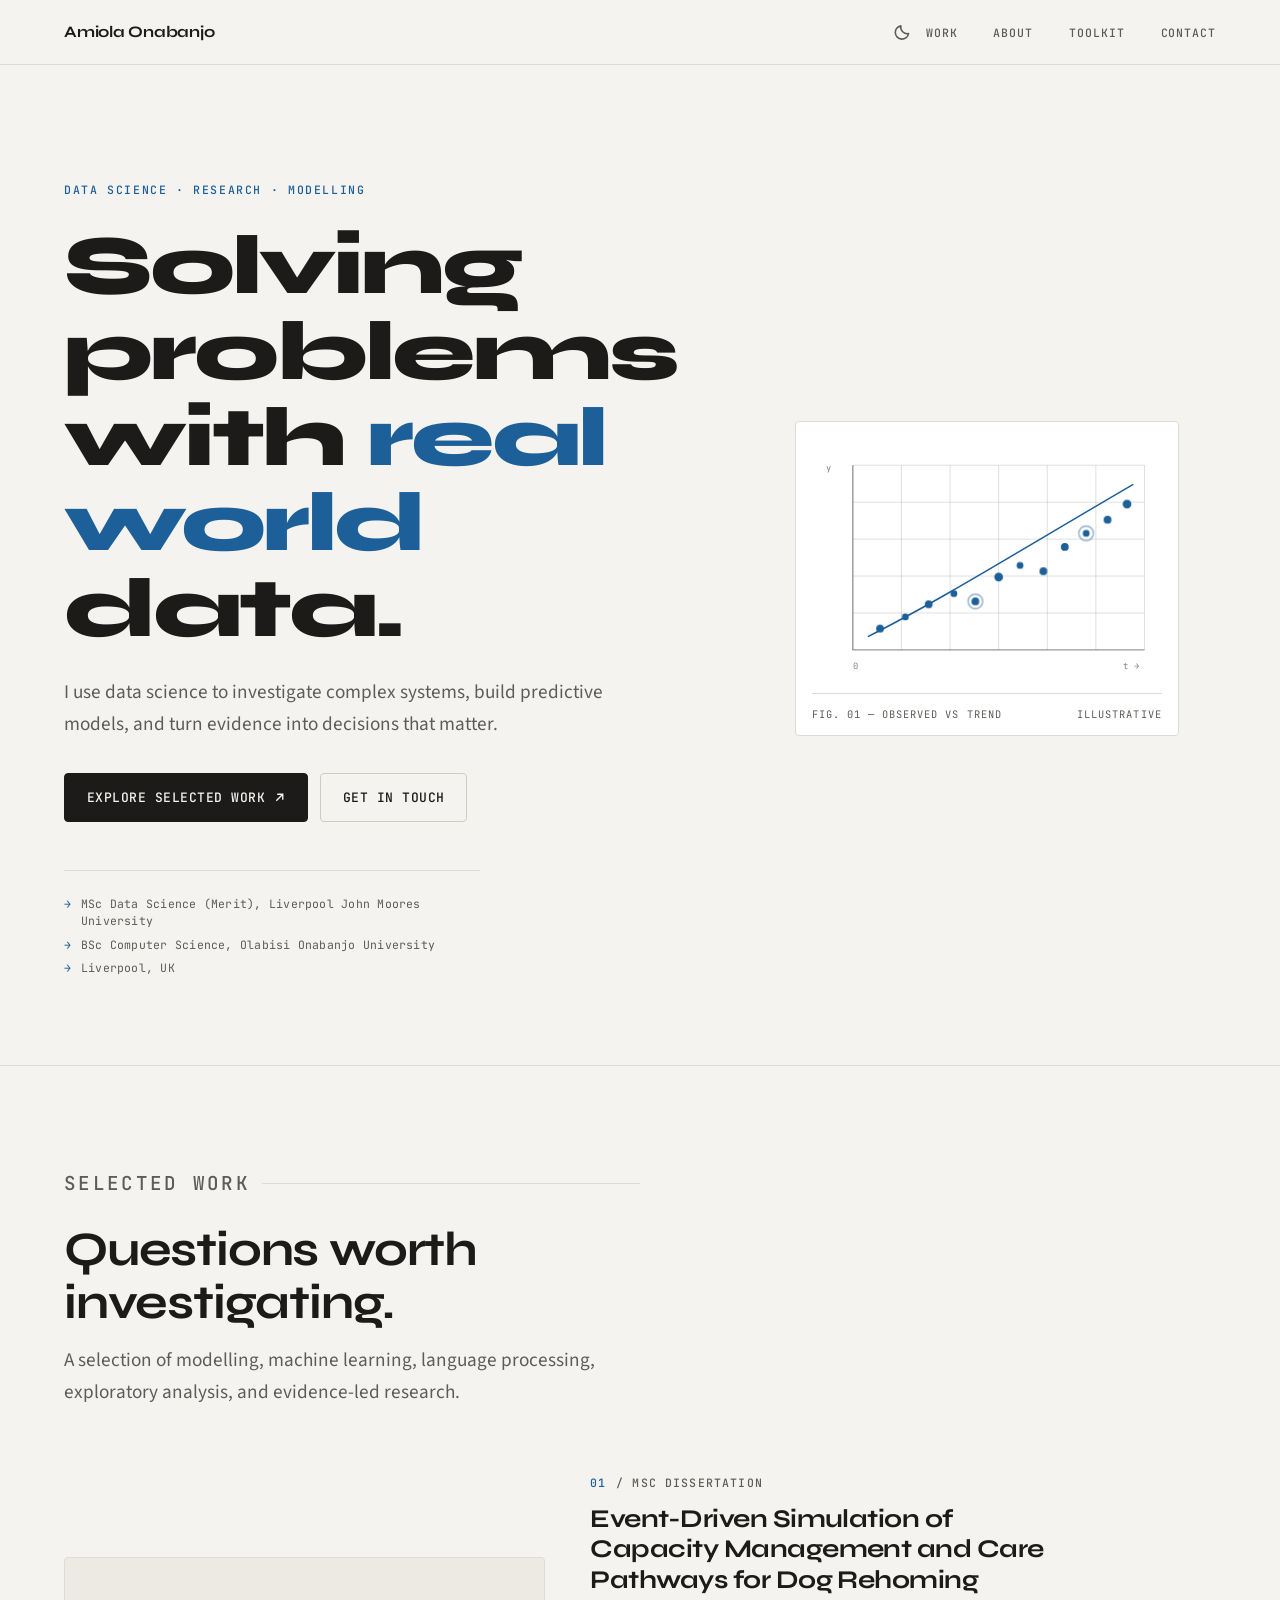
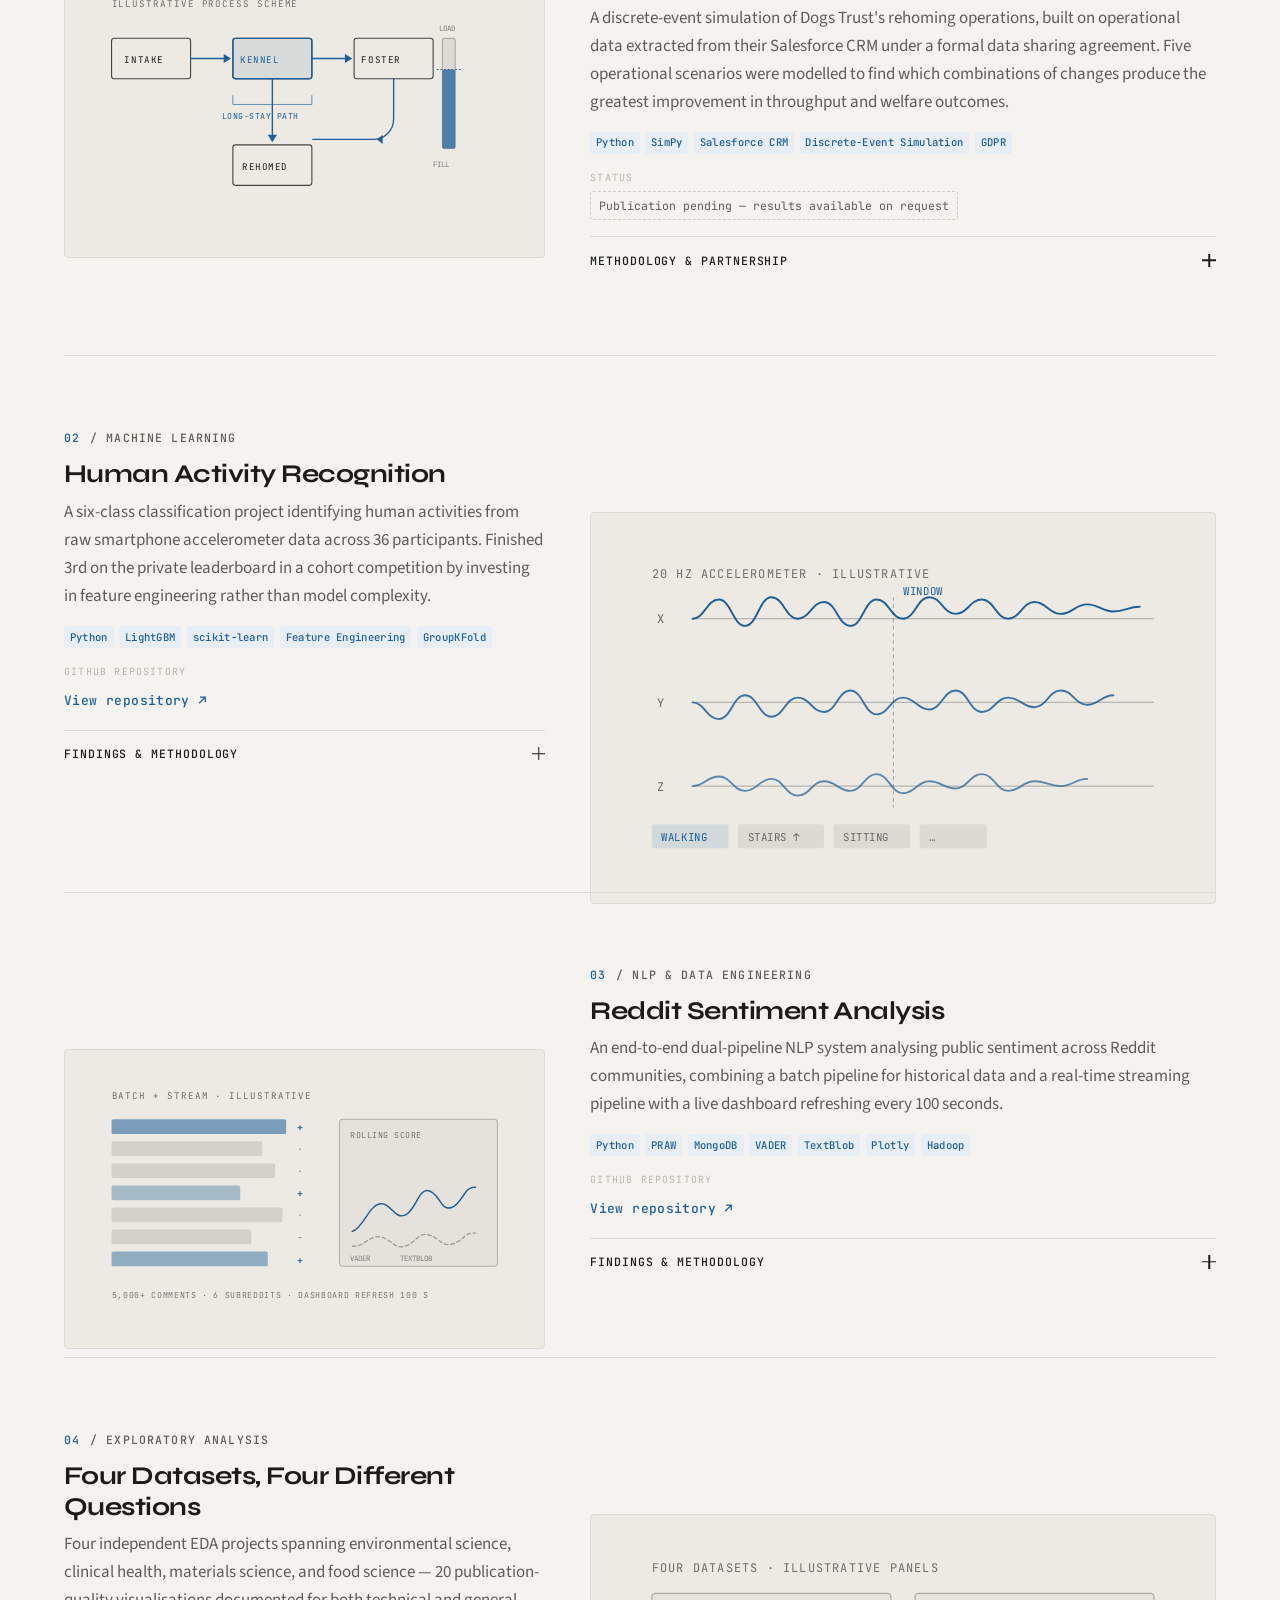
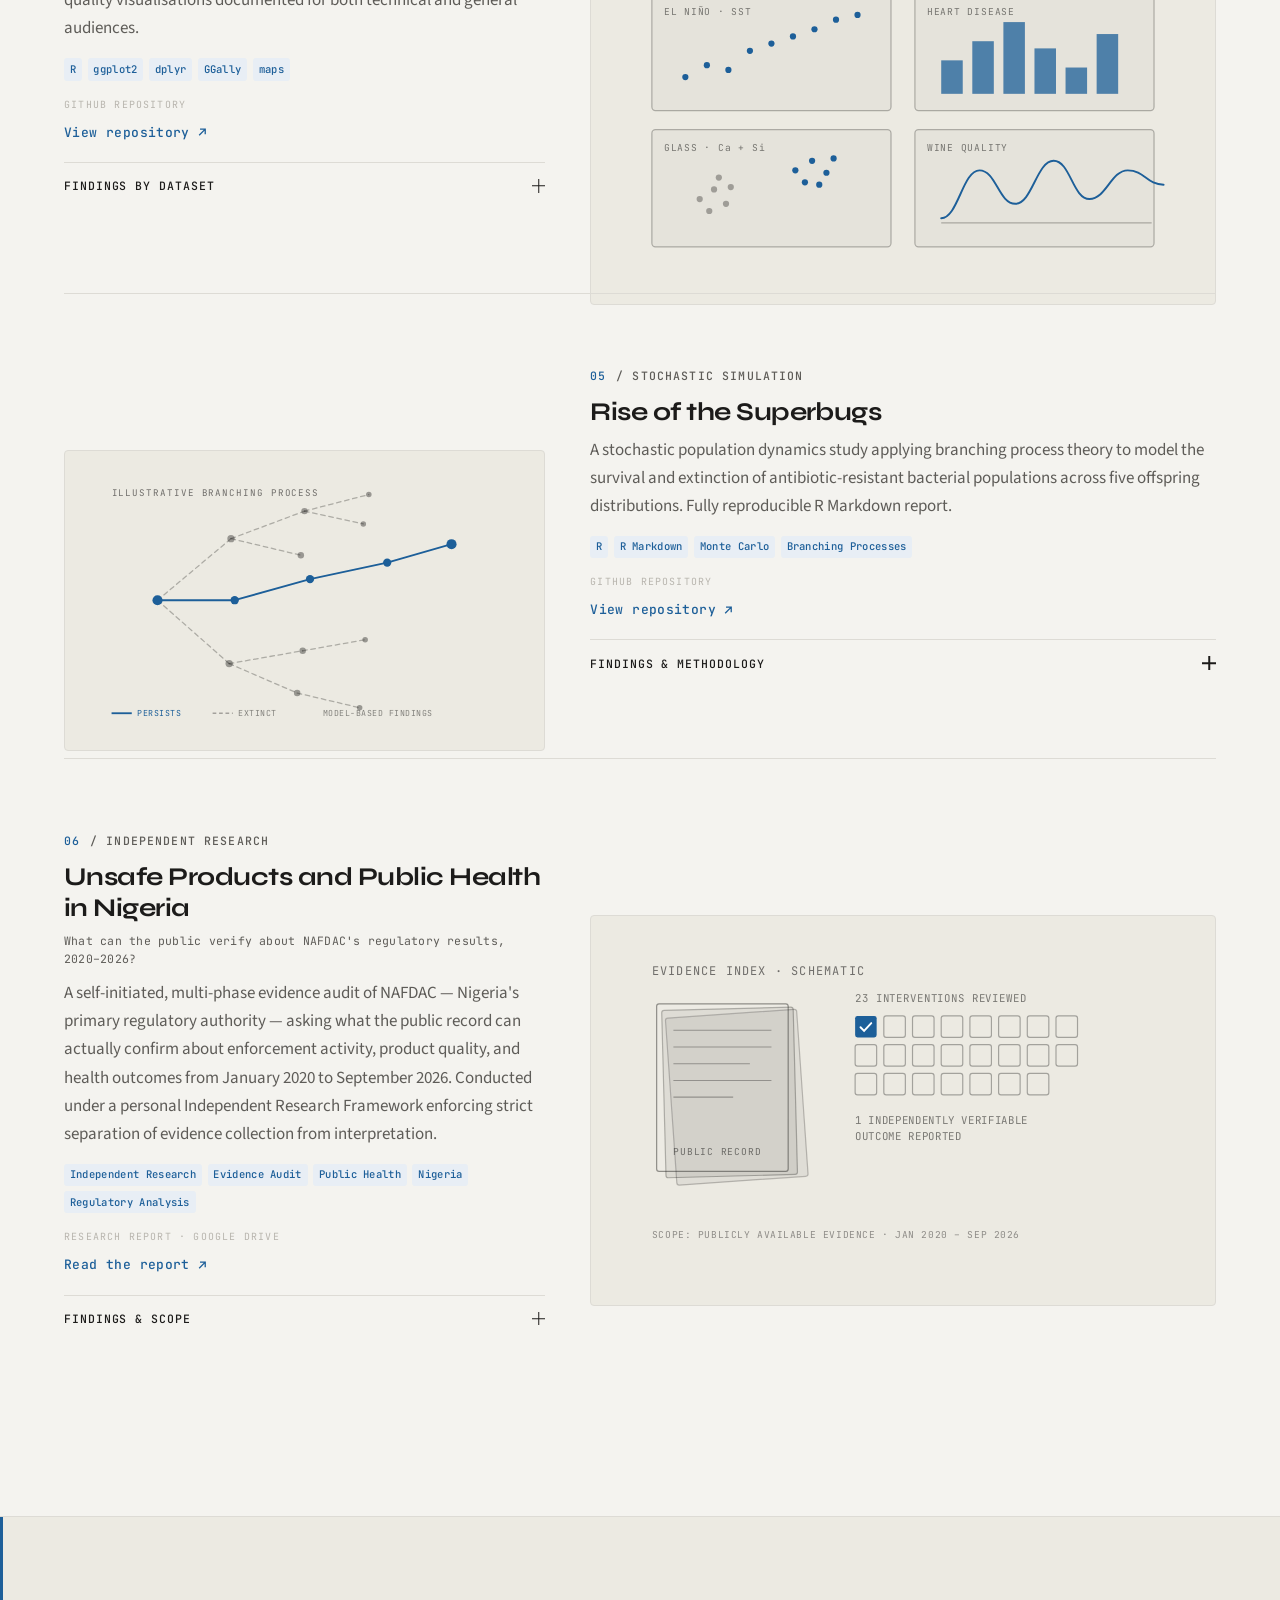
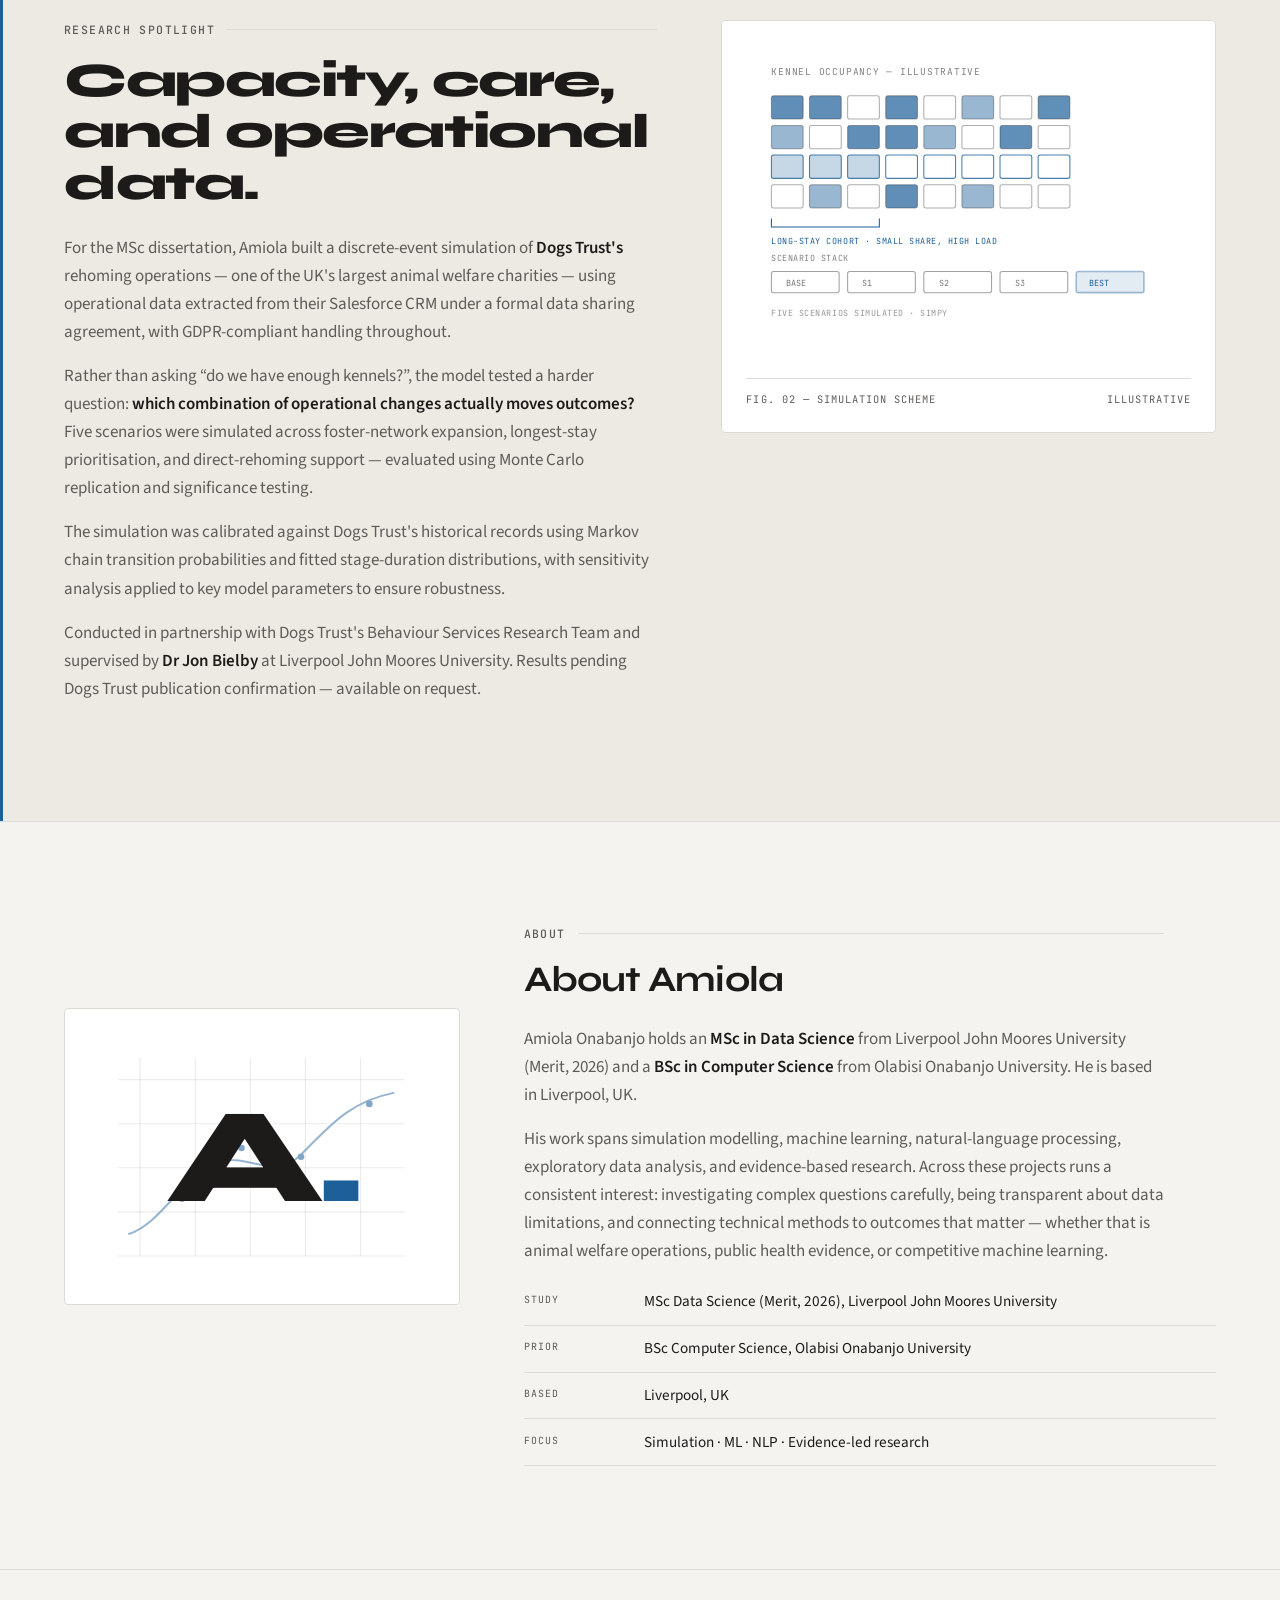
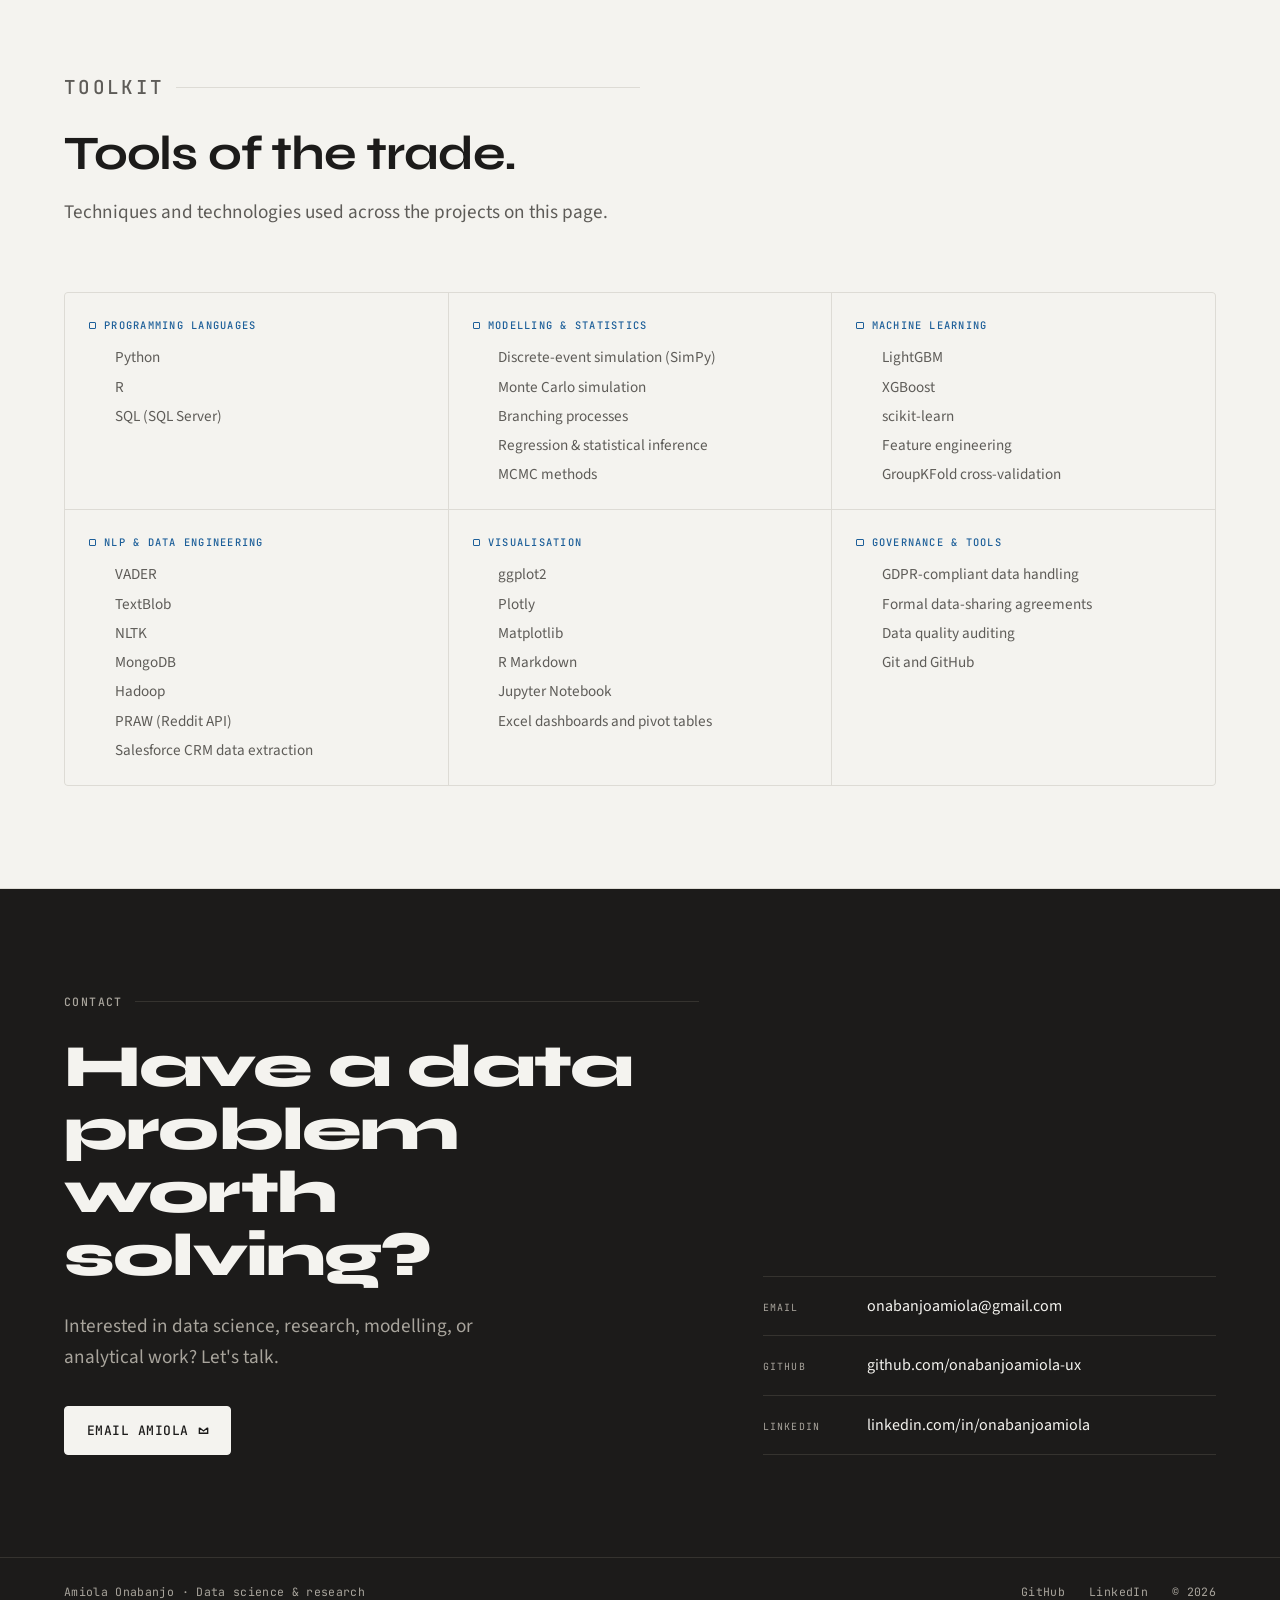
==== commit 4e424ce7: "Update project details" ====
--- a/html/index.html
+++ b/html/index.html
@@ -125,7 +125,7 @@
           <a class="btn btn--ghost" href="#contact">Get in touch</a>
         </div>
         <ul class="hero-meta">
-          <li>MSc Data Science, Liverpool John Moores University</li>
+          <li>MSc Data Science (Merit), Liverpool John Moores University</li>
           <li>BSc Computer Science, Olabisi Onabanjo University</li>
           <li>Liverpool, UK</li>
         </ul>
@@ -246,7 +246,7 @@
           <p class="project-index"><span class="num">01</span> / MSc Dissertation</p>
           <h3 id="p1-title">Event-Driven Simulation of Capacity Management and Care Pathways for Dog Rehoming</h3>
           <p class="project-summary">
-            A discrete-event simulation of Dogs Trust's rehoming operations, built on 134,645 records
+            A discrete-event simulation of Dogs Trust's rehoming operations, built on operational data
             extracted from their Salesforce CRM under a formal data sharing agreement. Five operational
             scenarios were modelled to find which combinations of changes produce the greatest
             improvement in throughput and welfare outcomes.
@@ -269,18 +269,18 @@
 
           <details class="project-details">
             <summary>
-              Findings &amp; methodology
+              Methodology &amp; partnership
               <span class="disclosure-icon" aria-hidden="true"></span>
             </summary>
             <div class="details-panel">
-              <h4>Key findings</h4>
+              <h4>Methodology</h4>
               <ul>
-                <li>Long-term dogs are just <strong>7.3%</strong> of the population but consume <strong>40.6%</strong> of all kennel days at roughly <strong>13×</strong> the per-dog resource cost — a composition problem, not a capacity problem.</li>
-                <li>Combined foster expansion and longest-stay prioritisation rehomes approximately <strong>286 additional dogs per year</strong>, reducing mean length of stay by <strong>5.50 days</strong> (p&nbsp;&lt;&nbsp;0.001).</li>
-                <li>Three operational data gaps were documented — including a corrupted Dog ID field and missing adoption end dates — resolved through sensitivity analysis rather than silent adjustment.</li>
+                <li>Discrete-event simulation built in Python using SimPy, with Markov chain transition probabilities and fitted stage-duration distributions (Gamma, Log-normal, Exponential) derived from CRM records.</li>
+                <li>Monte Carlo replication (100 runs per scenario) with 95% confidence intervals; scenario significance tested with one-sample t-tests.</li>
+                <li>Five scenarios simulated: baseline capacity sweep, foster network expansion, longest-stay prioritisation, combined intervention, and direct-rehoming support.</li>
               </ul>
               <h4>Partnership &amp; supervision</h4>
-              <p>Conducted in partnership with Dogs Trust's Behaviour Services Research Team; supervised by Dr Jon Bielby, Liverpool John Moores University. Publication pending Dogs Trust confirmation — results available on request.</p>
+              <p>Conducted in partnership with Dogs Trust's Behaviour Services Research Team; supervised by Dr Jon Bielby, Liverpool John Moores University. Results pending Dogs Trust publication confirmation — available on request.</p>
             </div>
           </details>
         </div>
@@ -775,7 +775,7 @@
     <div class="container spotlight-grid">
       <div class="spotlight-copy reveal">
         <p class="eyebrow">Research spotlight</p>
-        <h2 id="research-heading">Capacity, care, and 134,645 records.</h2>
+        <h2 id=”research-heading”>Capacity, care, and operational data.</h2>
         <p>
           For the MSc dissertation, Amiola built a discrete-event simulation of
           <strong>Dogs Trust's</strong> rehoming operations — one of the UK's largest animal
@@ -785,40 +785,18 @@
         <p>
           Rather than asking “do we have enough kennels?”, the model tested a harder question:
           <strong>which combination of operational changes actually moves outcomes?</strong>
-          Five scenarios were simulated, from staffing shifts to foster-network expansion.
+          Five scenarios were simulated across foster-network expansion, longest-stay prioritisation,
+          and direct-rehoming support — evaluated using Monte Carlo replication and significance testing.
         </p>
-        <dl class="stat-row">
-          <div>
-            <dt>Long-stay share of population</dt>
-            <dd>7.3%</dd>
-          </div>
-          <div>
-            <dt>Share of kennel days consumed</dt>
-            <dd>40.6%</dd>
-          </div>
-          <div>
-            <dt>Per-dog resource cost</dt>
-            <dd>~13×</dd>
-          </div>
-          <div>
-            <dt>Additional dogs rehomed / year</dt>
-            <dd>+286 <span>combined scenario</span></dd>
-          </div>
-          <div>
-            <dt>Mean length of stay</dt>
-            <dd>−5.50 days <span>p &lt; 0.001</span></dd>
-          </div>
-        </dl>
         <p>
-          The central insight was structural: long-term dogs are a small share of the population
-          but a large share of resource use — <strong>a composition problem, not a capacity problem</strong>.
-          Three operational data gaps, including a corrupted Dog ID field and missing adoption end
-          dates, were documented and handled through sensitivity analysis rather than silent adjustment.
+          The simulation was calibrated against Dogs Trust's historical records using Markov chain
+          transition probabilities and fitted stage-duration distributions, with sensitivity analysis
+          applied to key model parameters to ensure robustness.
         </p>
         <p>
           Conducted in partnership with Dogs Trust's Behaviour Services Research Team and supervised
-          by <strong>Dr Jon Bielby</strong> at Liverpool John Moores University. Publication pending
-          Dogs Trust confirmation — results available on request.
+          by <strong>Dr Jon Bielby</strong> at Liverpool John Moores University. Results pending
+          Dogs Trust publication confirmation — available on request.
         </p>
       </div>
 
@@ -932,9 +910,9 @@
         <p class="eyebrow">About</p>
         <h2 id="about-heading">About Amiola</h2>
         <p>
-          Amiola Onabanjo is a data science candidate at <strong>Liverpool John Moores University</strong>
-          (MSc Data Science, predicted Distinction) and holds a <strong>BSc in Computer Science</strong>
-          from <strong>Olabisi Onabanjo University</strong>. He is based in Liverpool, UK.
+          Amiola Onabanjo holds an <strong>MSc in Data Science</strong> from Liverpool John Moores University
+          (Merit, 2026) and a <strong>BSc in Computer Science</strong> from Olabisi Onabanjo University.
+          He is based in Liverpool, UK.
         </p>
         <p>
           His work spans simulation modelling, machine learning, natural-language processing,
@@ -946,7 +924,7 @@
         <ul class="about-facts">
           <li>
             <span class="fact-label">Study</span>
-            <span class="fact-value">MSc Data Science, Liverpool John Moores University</span>
+            <span class="fact-value">MSc Data Science (Merit, 2026), Liverpool John Moores University</span>
           </li>
           <li>
             <span class="fact-label">Prior</span>
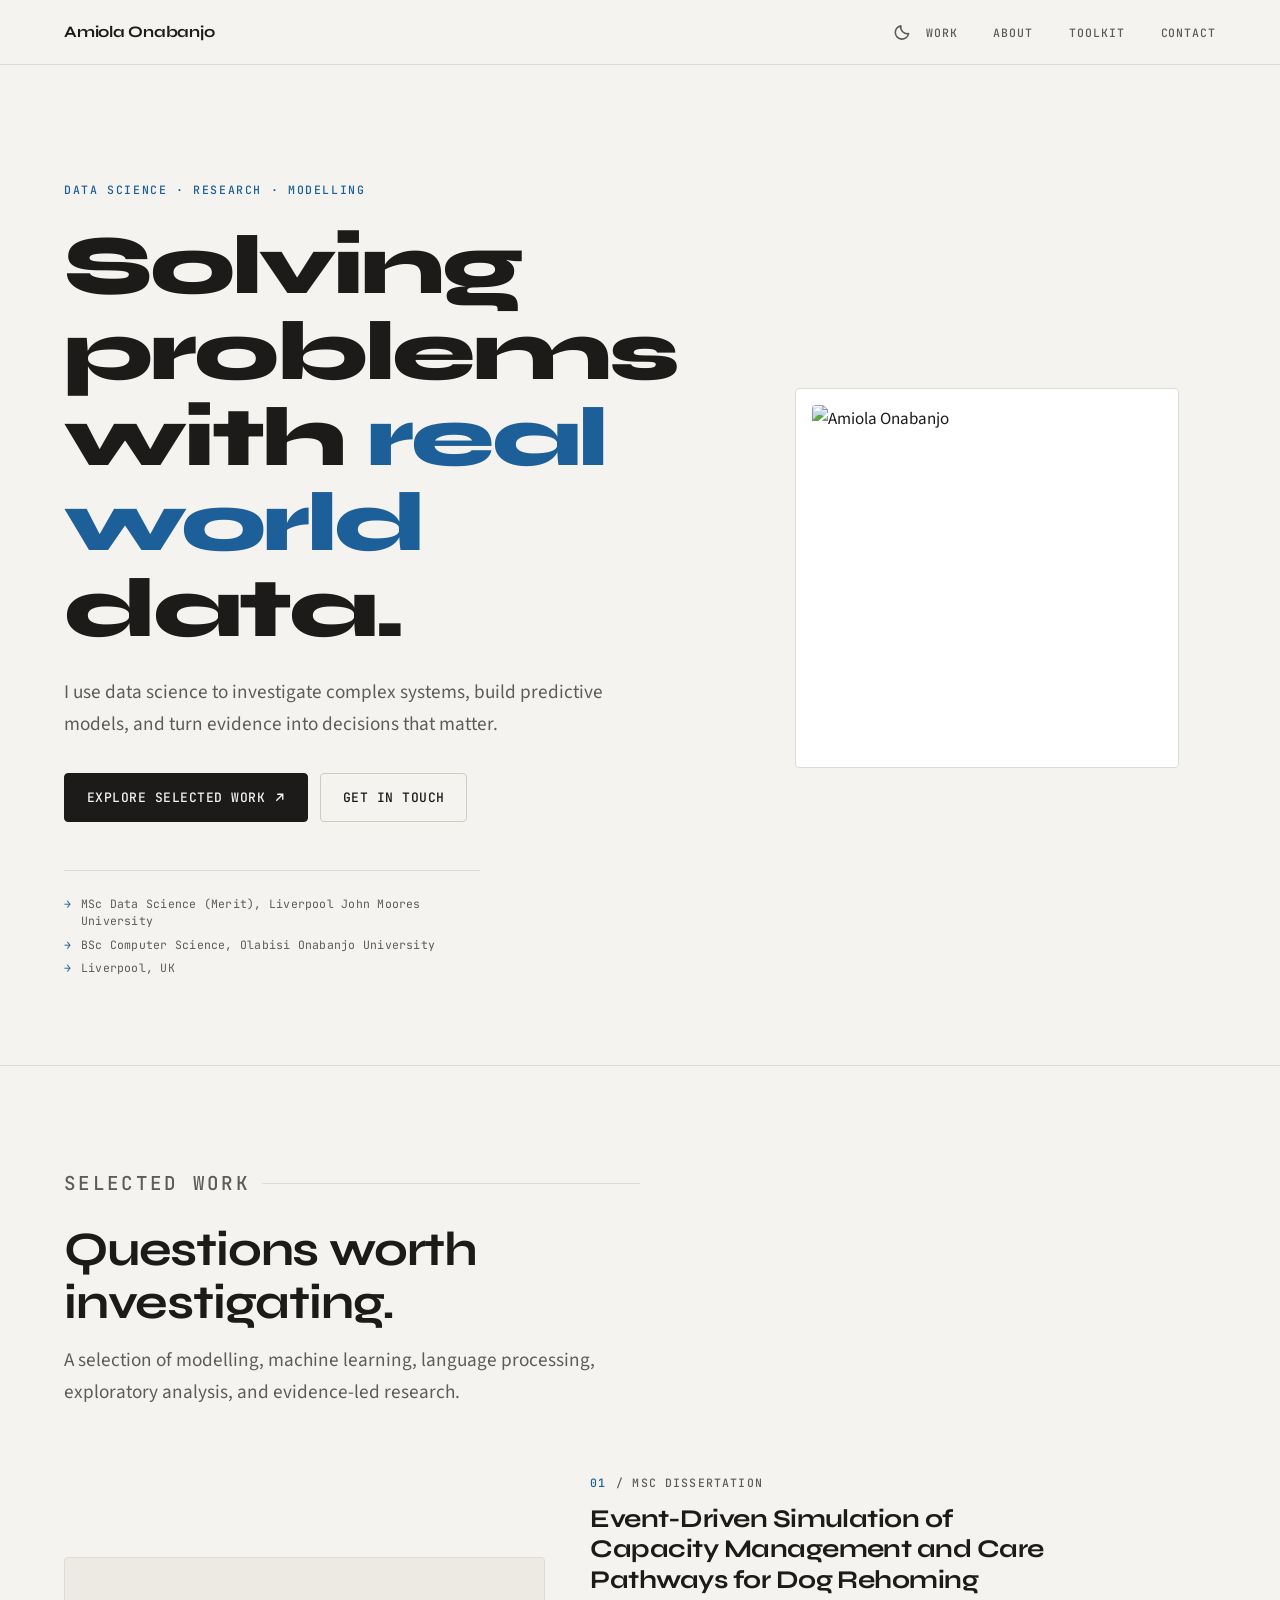
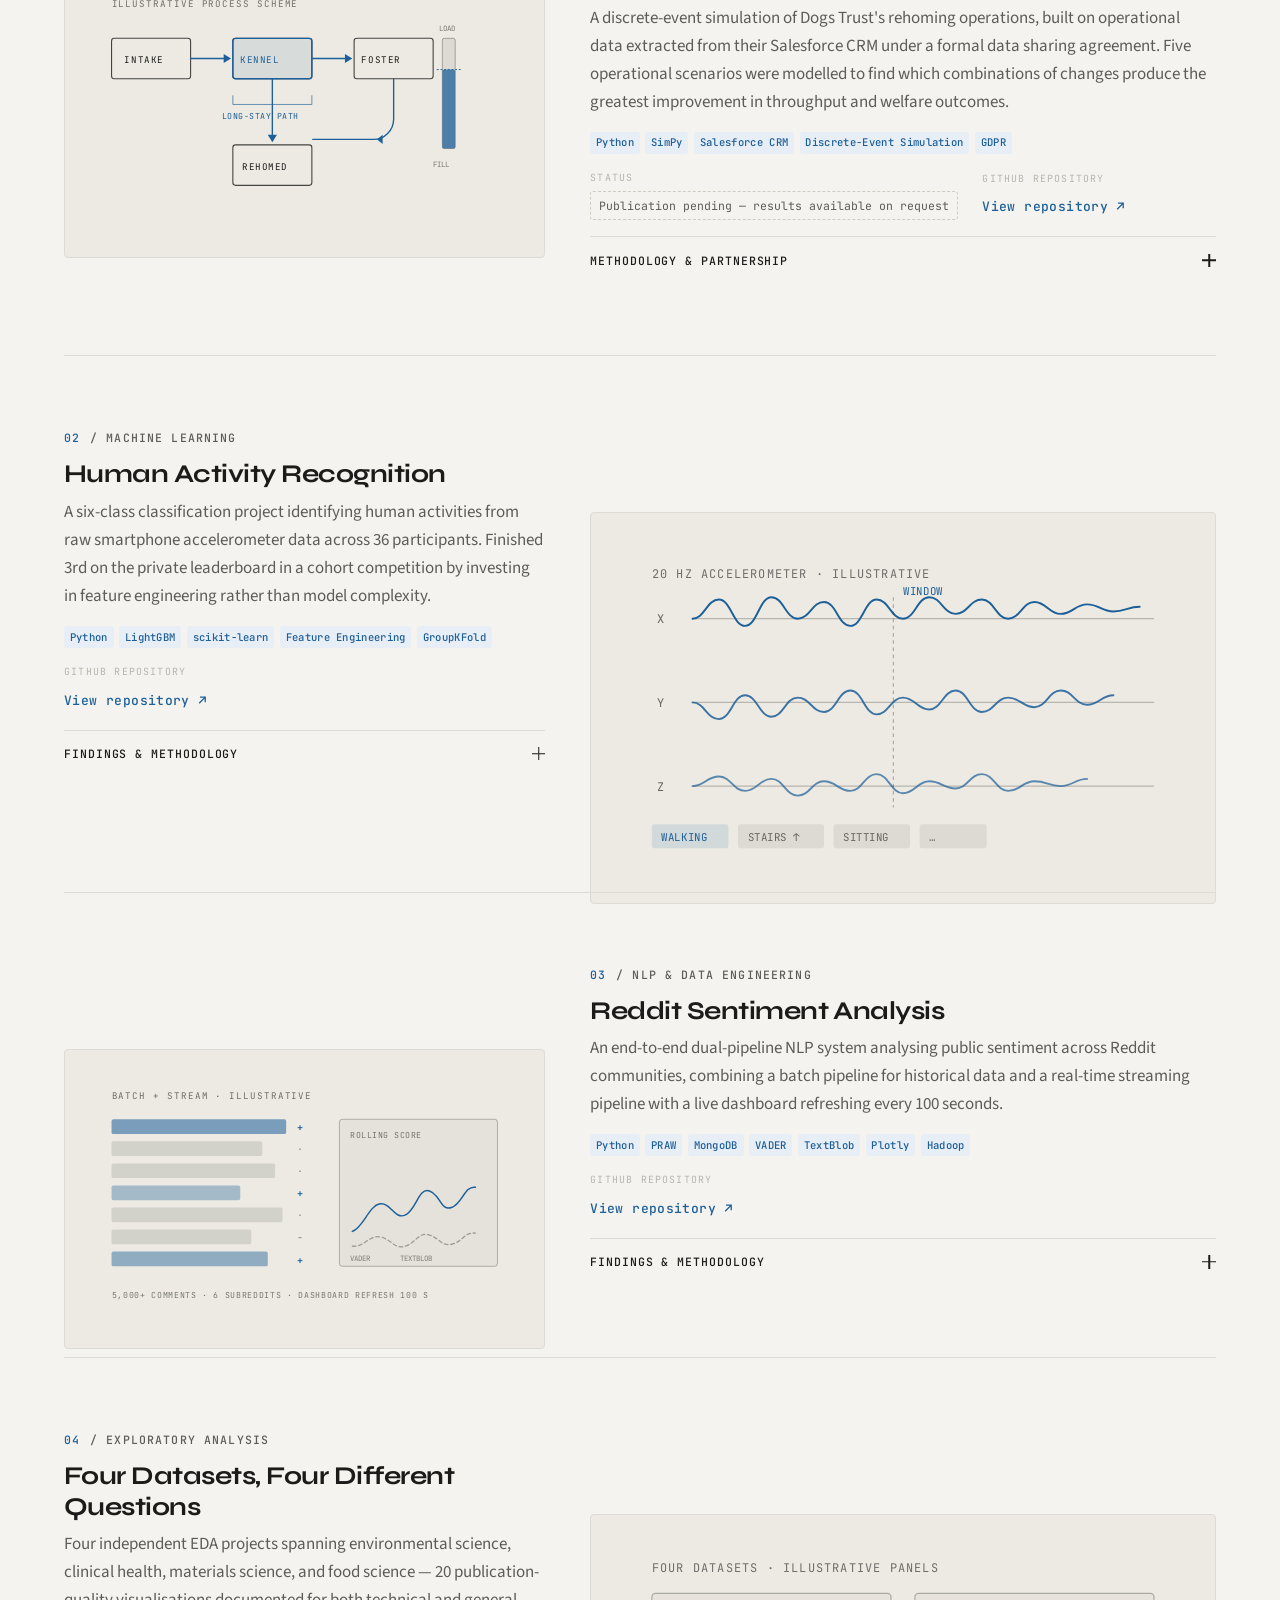
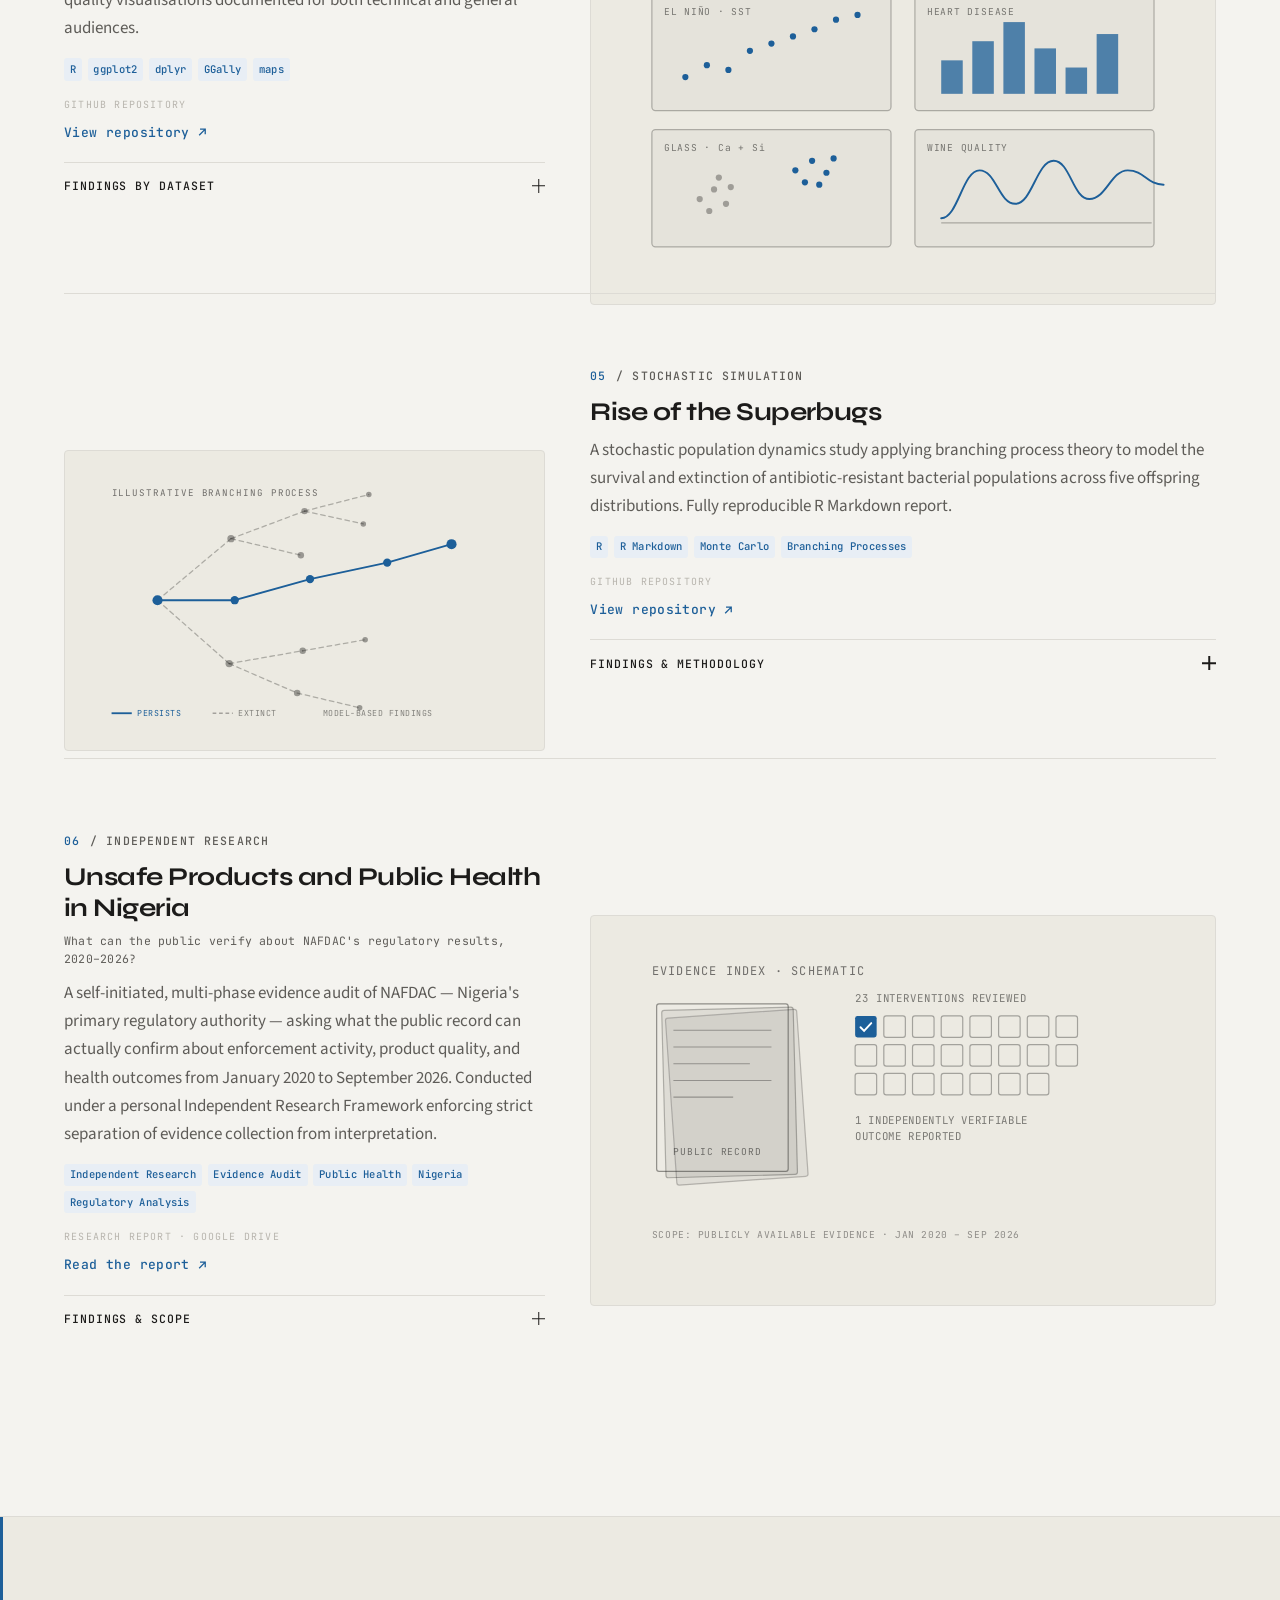
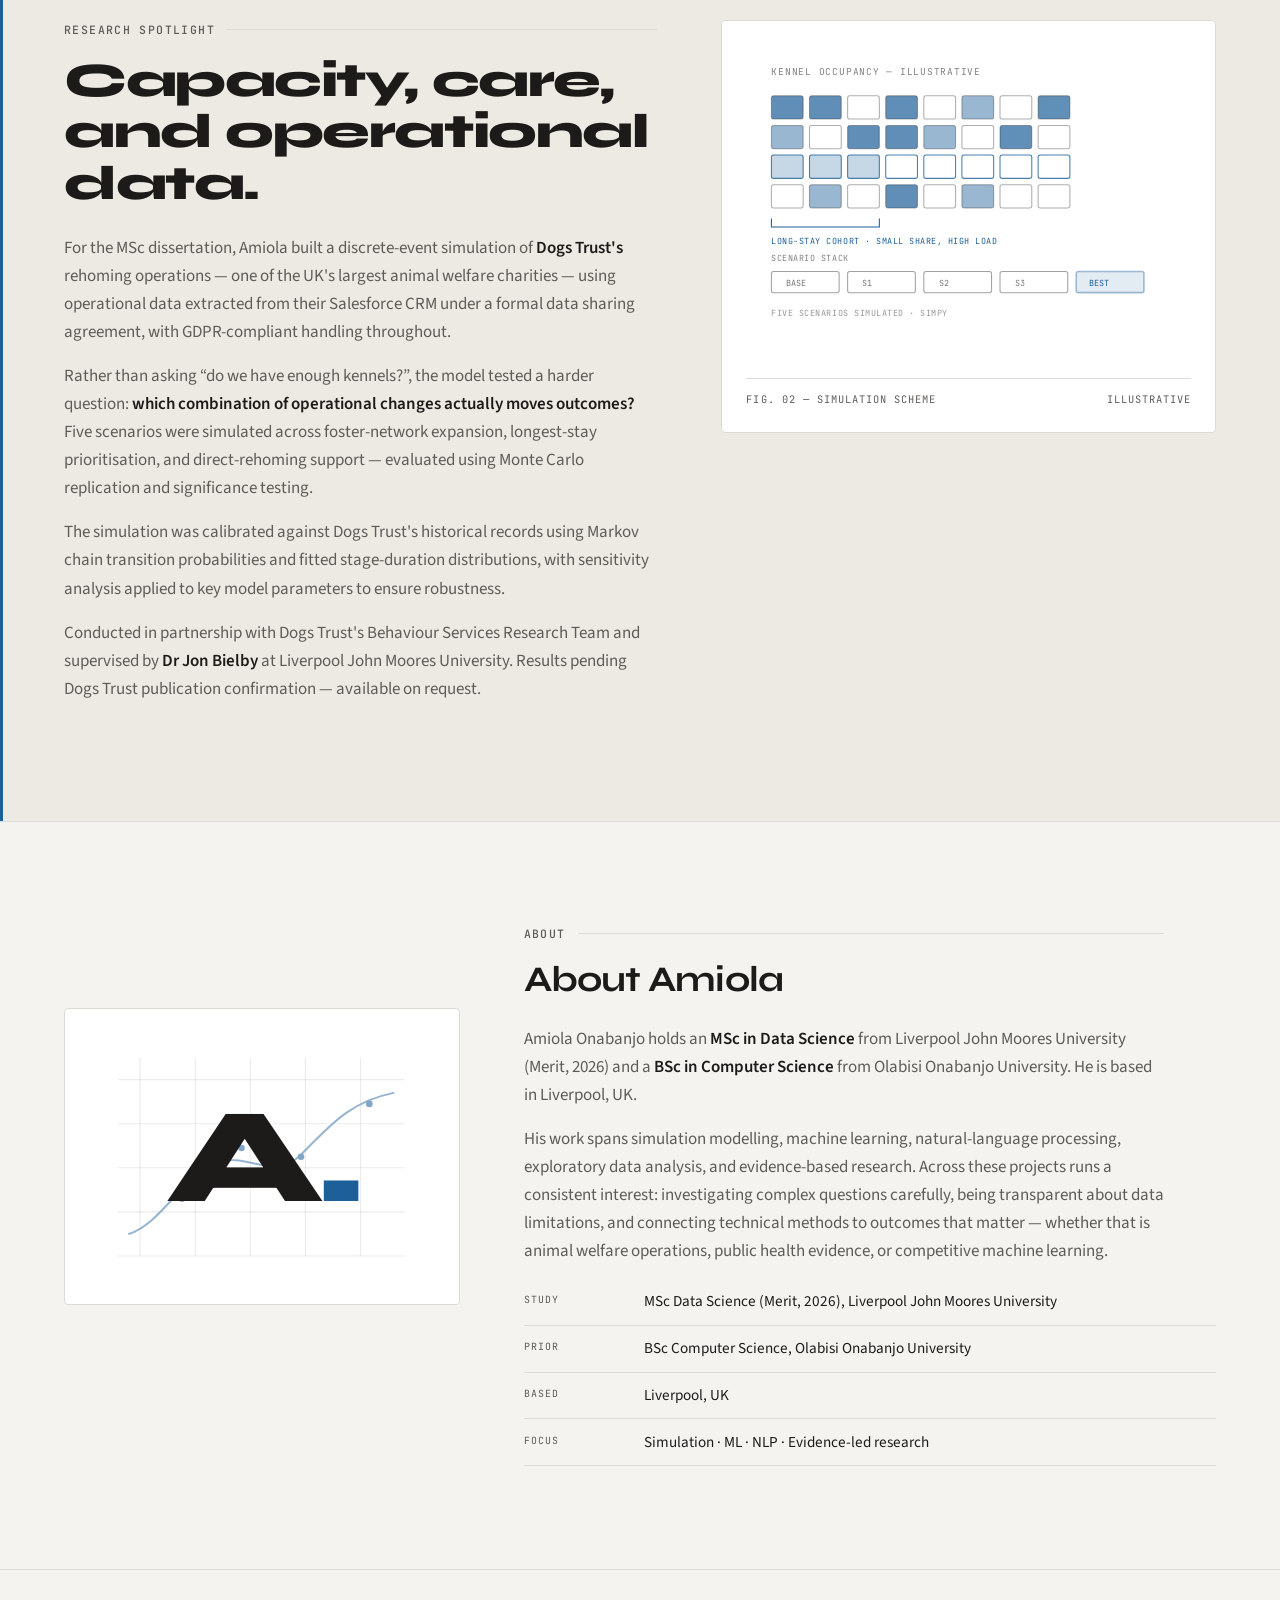
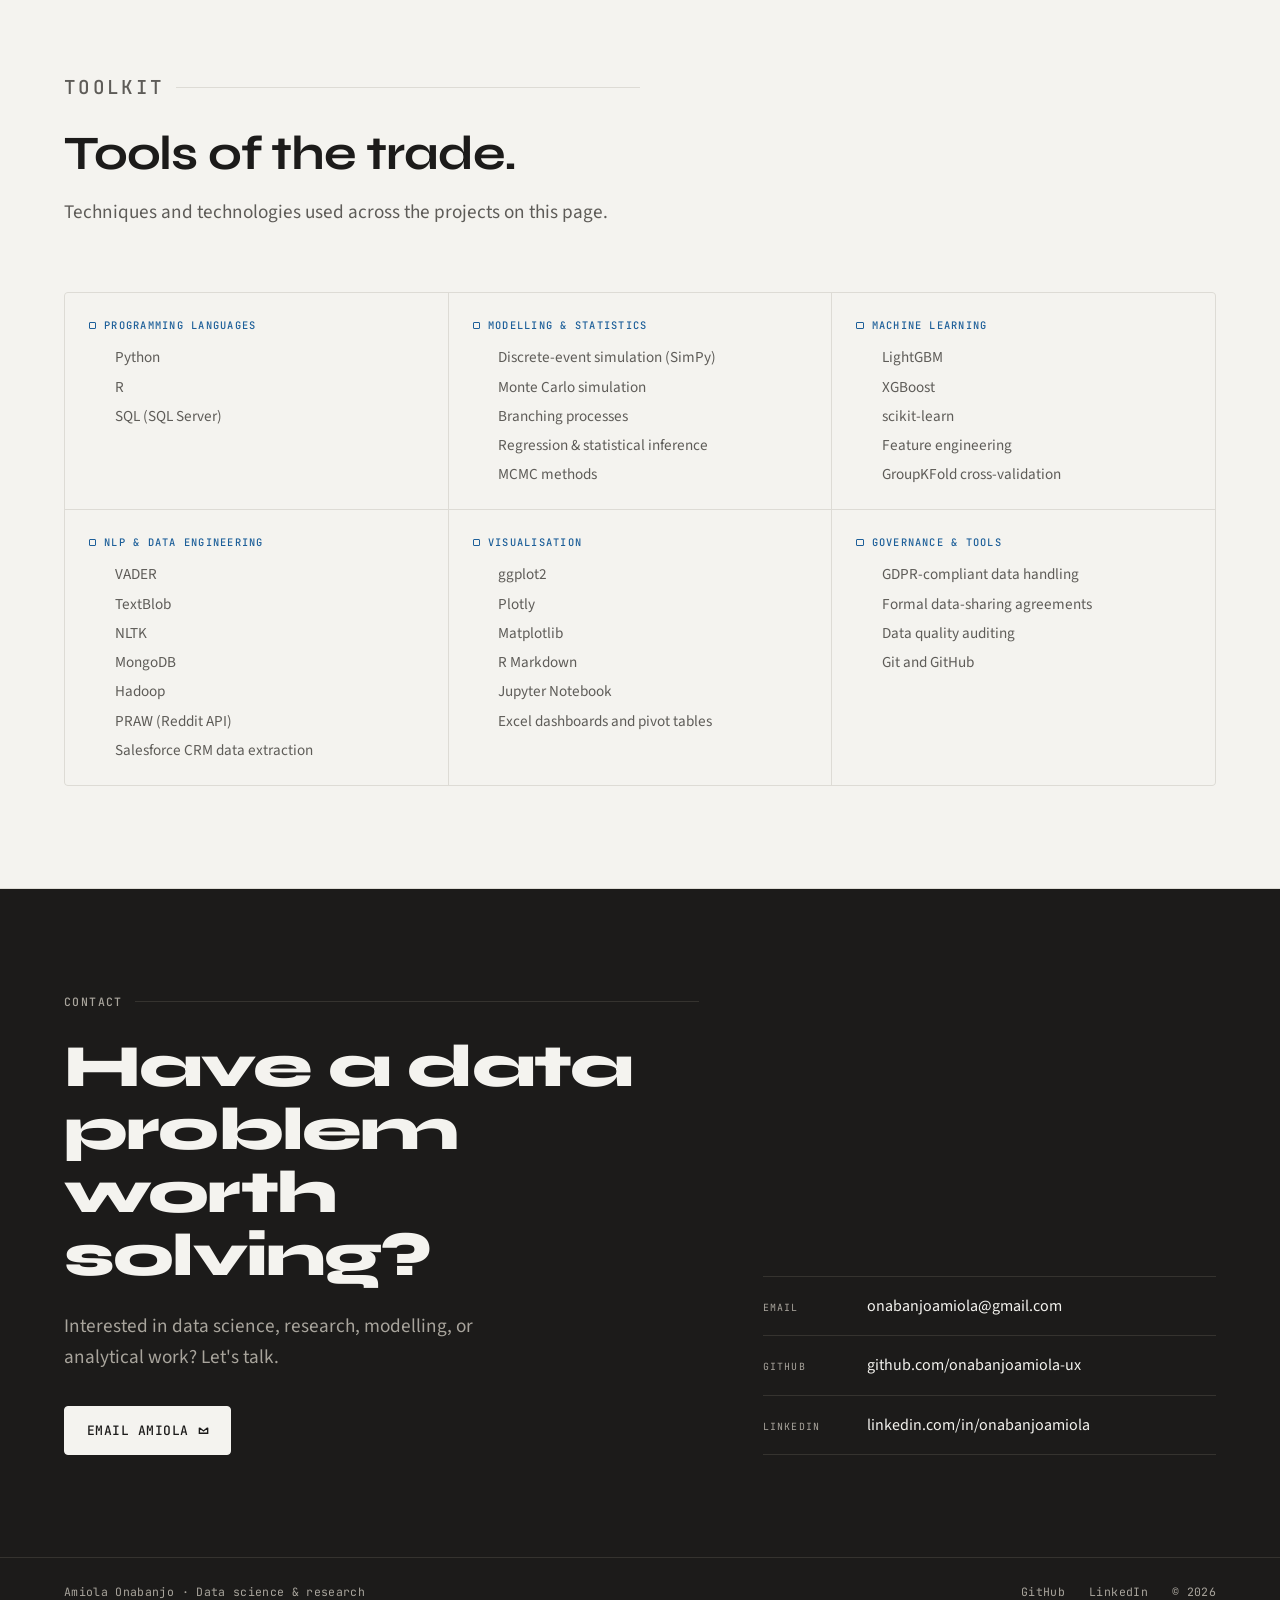
==== commit c34936e2: "Modify portfolio headshot Updated the hero-aside section to include an image and added a link to the" ====
--- a/html/index.html
+++ b/html/index.html
@@ -131,48 +131,15 @@
         </ul>
       </div>
 
-      <aside class="hero-aside" aria-hidden="true">
+      <aside class="hero-aside">
         <figure class="hero-figure">
-          <svg viewBox="0 0 360 250" fill="none" xmlns="http://www.w3.org/2000/svg">
-            <!-- grid -->
-            <g class="plot-grid" stroke="currentColor" stroke-opacity="0.14" stroke-width="1">
-              <path d="M42 28v190M92 28v190M142 28v190M192 28v190M242 28v190M292 28v190M342 28v190"/>
-              <path d="M42 28h300M42 66h300M42 104h300M42 142h300M42 180h300"/>
-            </g>
-            <!-- axes -->
-            <path d="M42 28v190h300" stroke="currentColor" stroke-opacity="0.45" stroke-width="1.25"/>
-            <!-- trend -->
-            <path class="plot-trend" d="M58 204C130 168 210 118 330 48" stroke="#1d5f99" stroke-width="1.6" stroke-linecap="round"/>
-            <!-- points -->
-            <g fill="#1d5f99">
-              <circle class="plot-dot" style="--i:0"  cx="70"  cy="196" r="4"/>
-              <circle class="plot-dot" style="--i:1"  cx="96"  cy="184" r="3.5"/>
-              <circle class="plot-dot" style="--i:2"  cx="120" cy="171" r="4"/>
-              <circle class="plot-dot" style="--i:3"  cx="146" cy="160" r="3.5"/>
-              <circle class="plot-dot" style="--i:4"  cx="168" cy="168" r="4"/>
-              <circle class="plot-dot" style="--i:5"  cx="192" cy="143" r="4.5"/>
-              <circle class="plot-dot" style="--i:6"  cx="214" cy="131" r="3.5"/>
-              <circle class="plot-dot" style="--i:7"  cx="238" cy="137" r="4"/>
-              <circle class="plot-dot" style="--i:8"  cx="260" cy="112" r="4"/>
-              <circle class="plot-dot" style="--i:9"  cx="282" cy="98"  r="3.5"/>
-              <circle class="plot-dot" style="--i:10" cx="304" cy="84"  r="4"/>
-              <circle class="plot-dot" style="--i:11" cx="324" cy="68"  r="4.5"/>
-            </g>
-            <g fill="none" stroke="#1d5f99" stroke-width="1.4">
-              <circle class="plot-dot plot-focus" style="--i:4"  cx="168" cy="168" r="7.5" stroke-opacity="0.5"/>
-              <circle class="plot-dot plot-focus" style="--i:9"  cx="282" cy="98"  r="7.5" stroke-opacity="0.5"/>
-            </g>
-            <!-- axis labels -->
-            <g font-family="JetBrains Mono, monospace" font-size="9" fill="currentColor" fill-opacity="0.55" letter-spacing="0.08em">
-              <text x="42"  y="238">0</text>
-              <text x="320" y="238">t →</text>
-              <text x="14"  y="34">y</text>
-            </g>
-          </svg>
-          <figcaption class="fig-caption">
-            <span>Fig. 01 — Observed vs trend</span>
-            <span>Illustrative</span>
-          </figcaption>
+          <img
+            src="../images/headshot.jpg"
+            alt="Amiola Onabanjo"
+            width="360"
+            height="360"
+            style="width:100%;height:auto;border-radius:4px;object-fit:cover;"
+          >
         </figure>
       </aside>
     </div>
@@ -263,6 +230,13 @@
               <span class="link-kind">Status</span>
               <a class="status-note" href="mailto:onabanjoamiola@gmail.com?subject=Dissertation%20results%20request">
                 Publication pending — results available on request
+              </a>
+            </div>
+            <div>
+              <span class="link-kind">GitHub repository</span>
+              <a class="link-arrow" href="https://github.com/onabanjoamiola-ux/msc-dogstrust-simulation" target="_blank" rel="noopener noreferrer">
+                View repository
+                <svg viewBox="0 0 12 12" fill="none" stroke="currentColor" stroke-width="1.5" aria-hidden="true"><path d="M2.5 9.5l7-7M3.5 2.5h6v6"/></svg>
               </a>
             </div>
           </div>
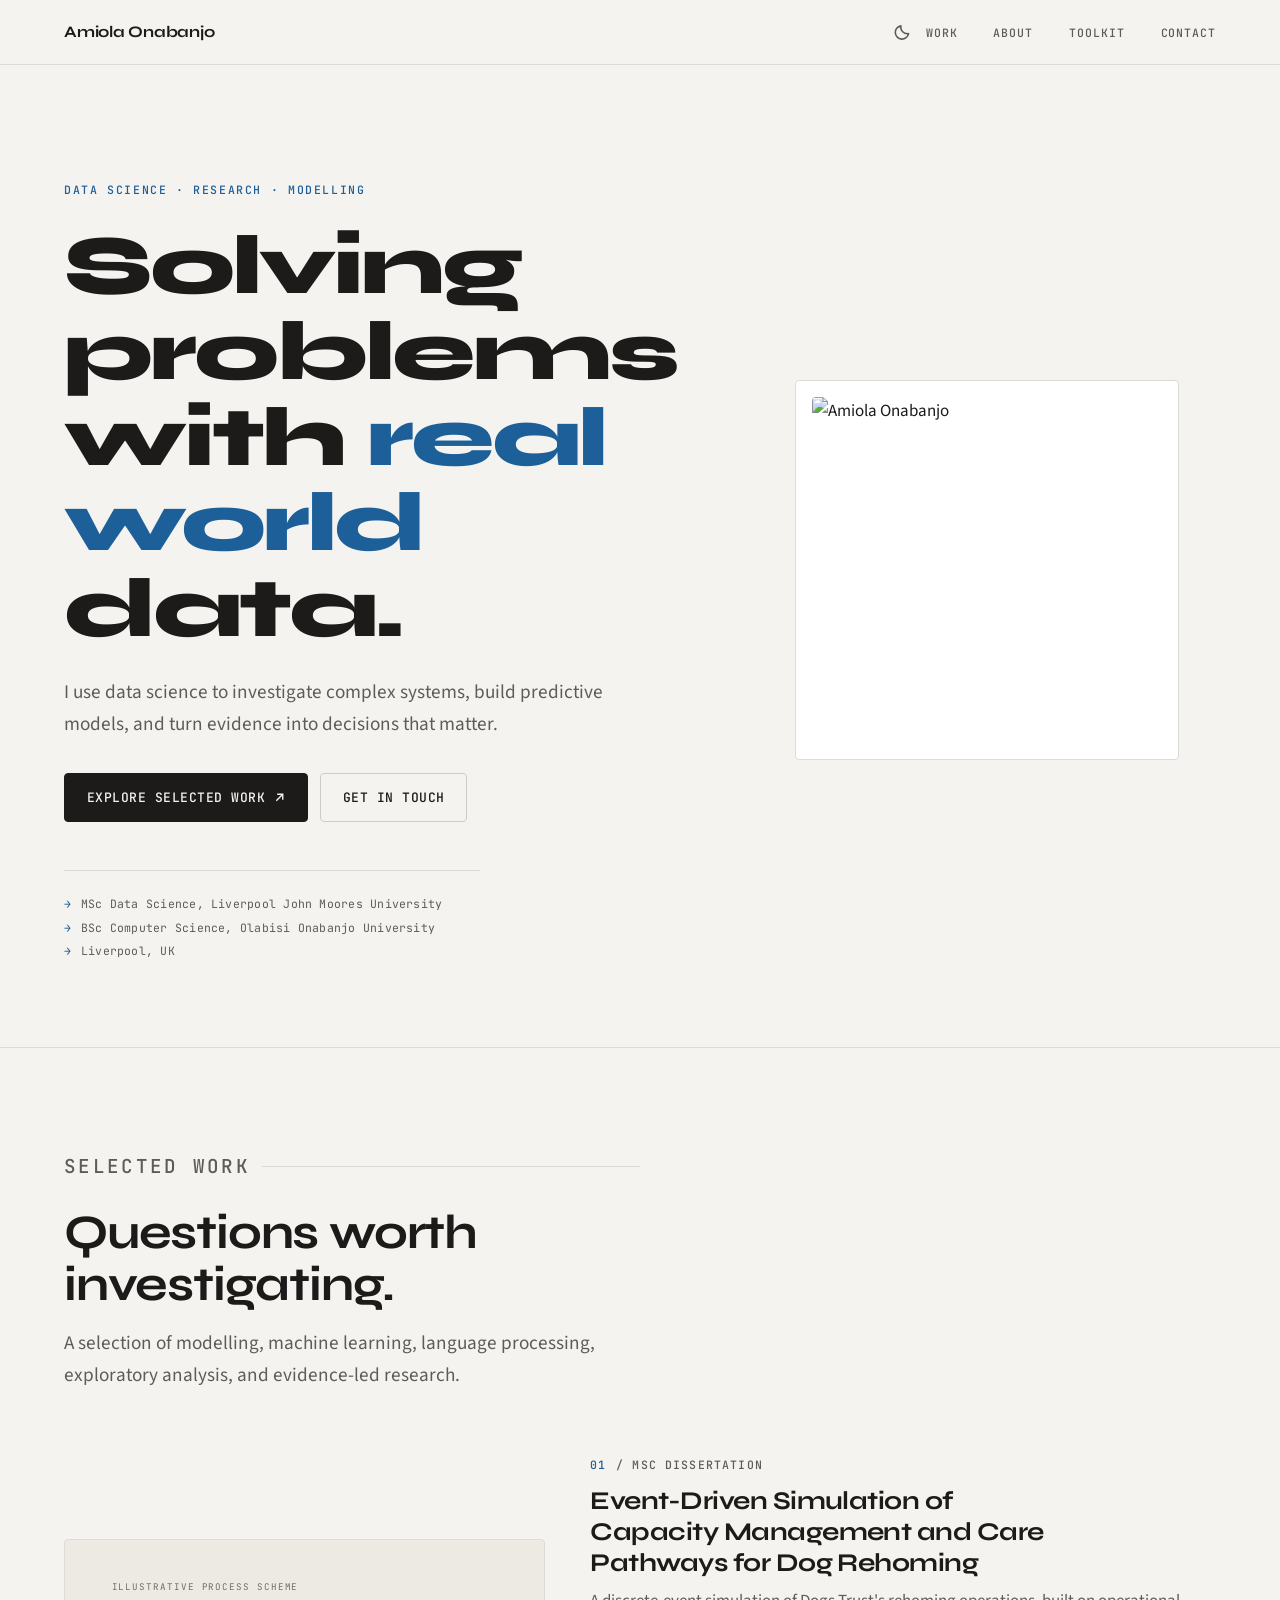
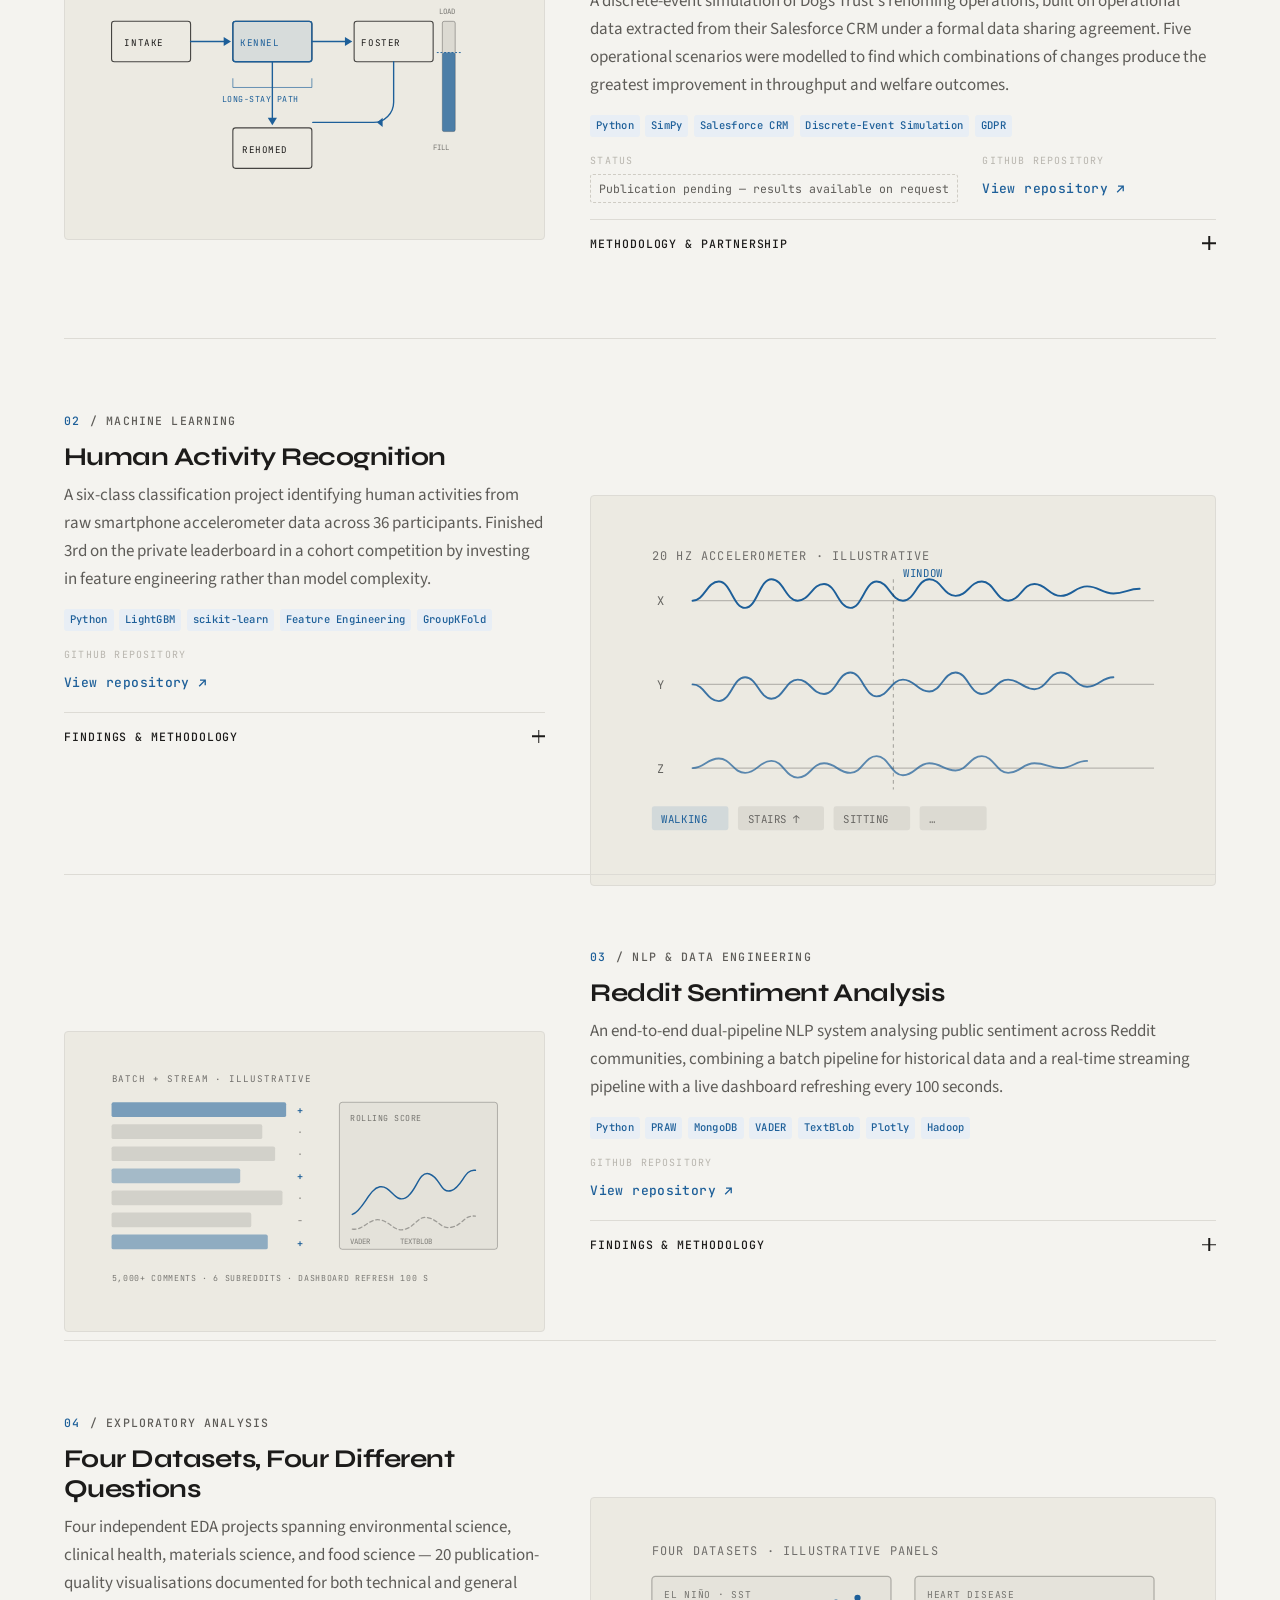
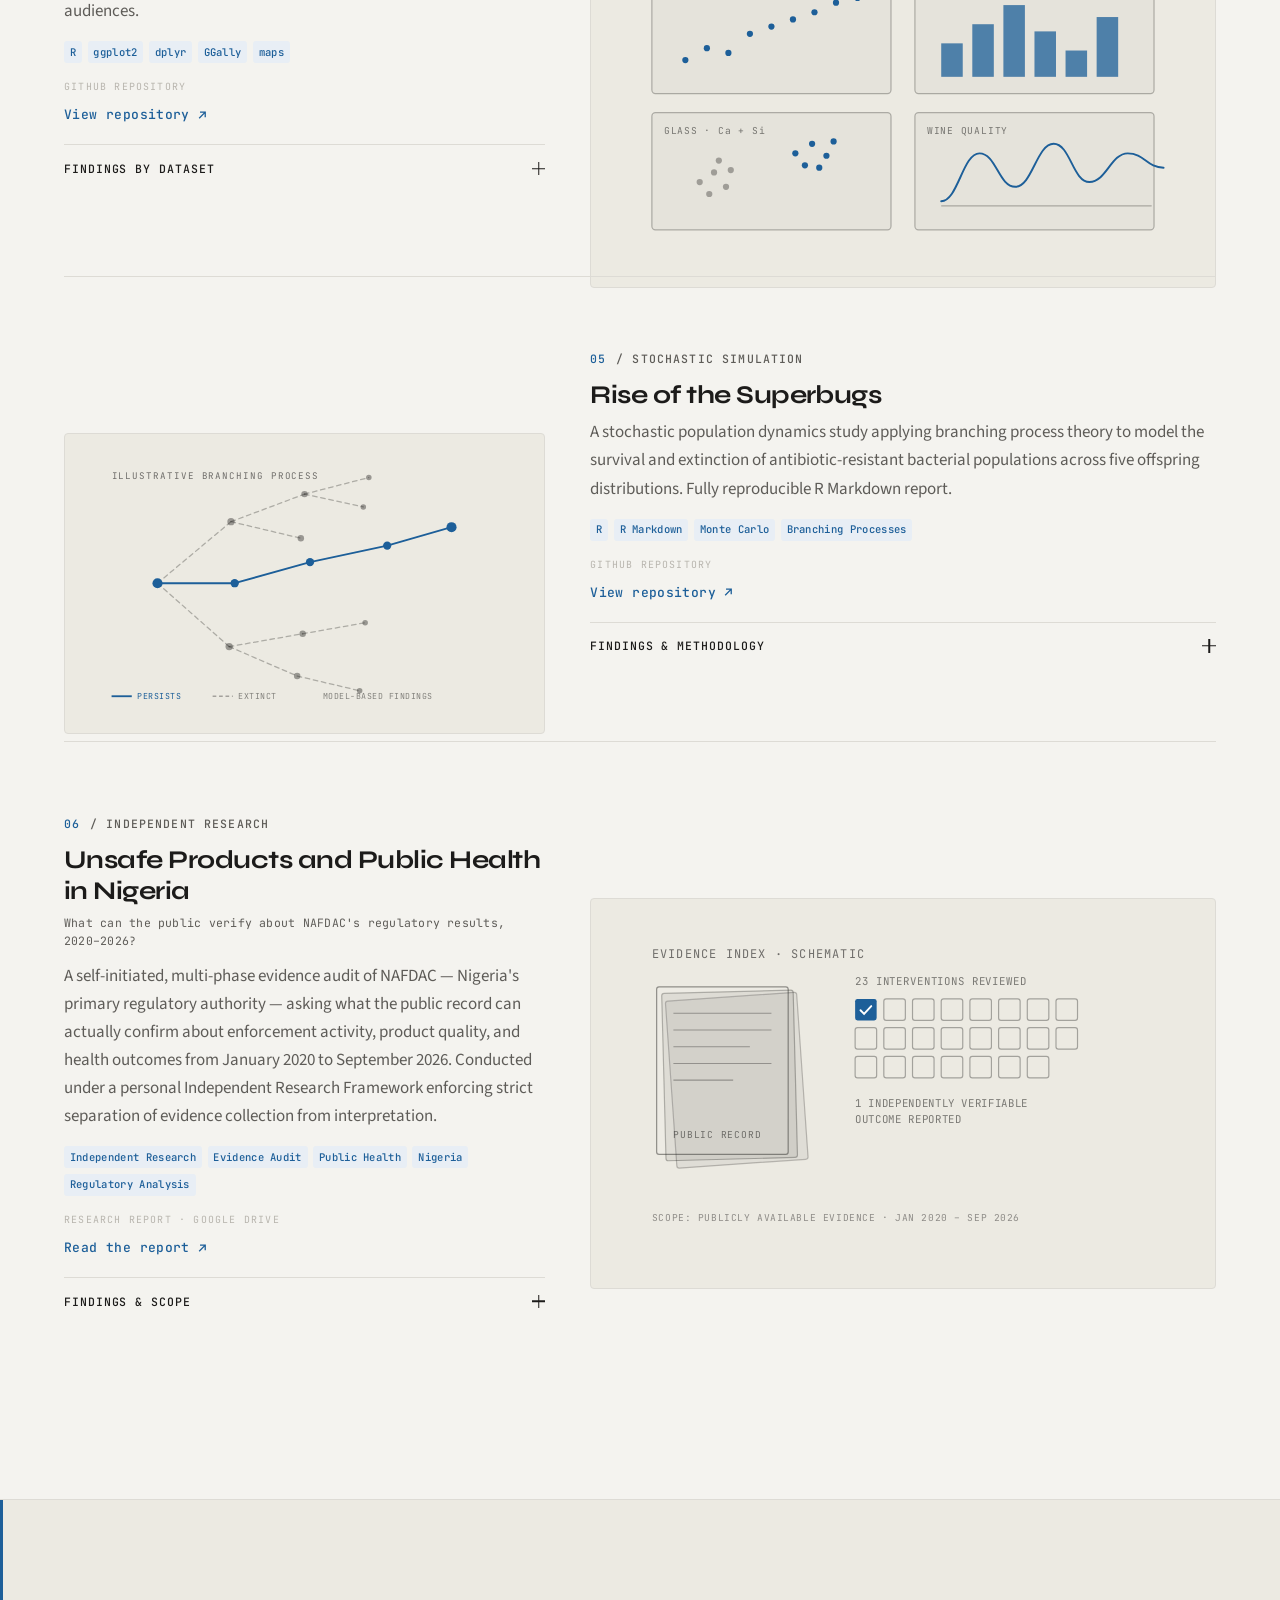
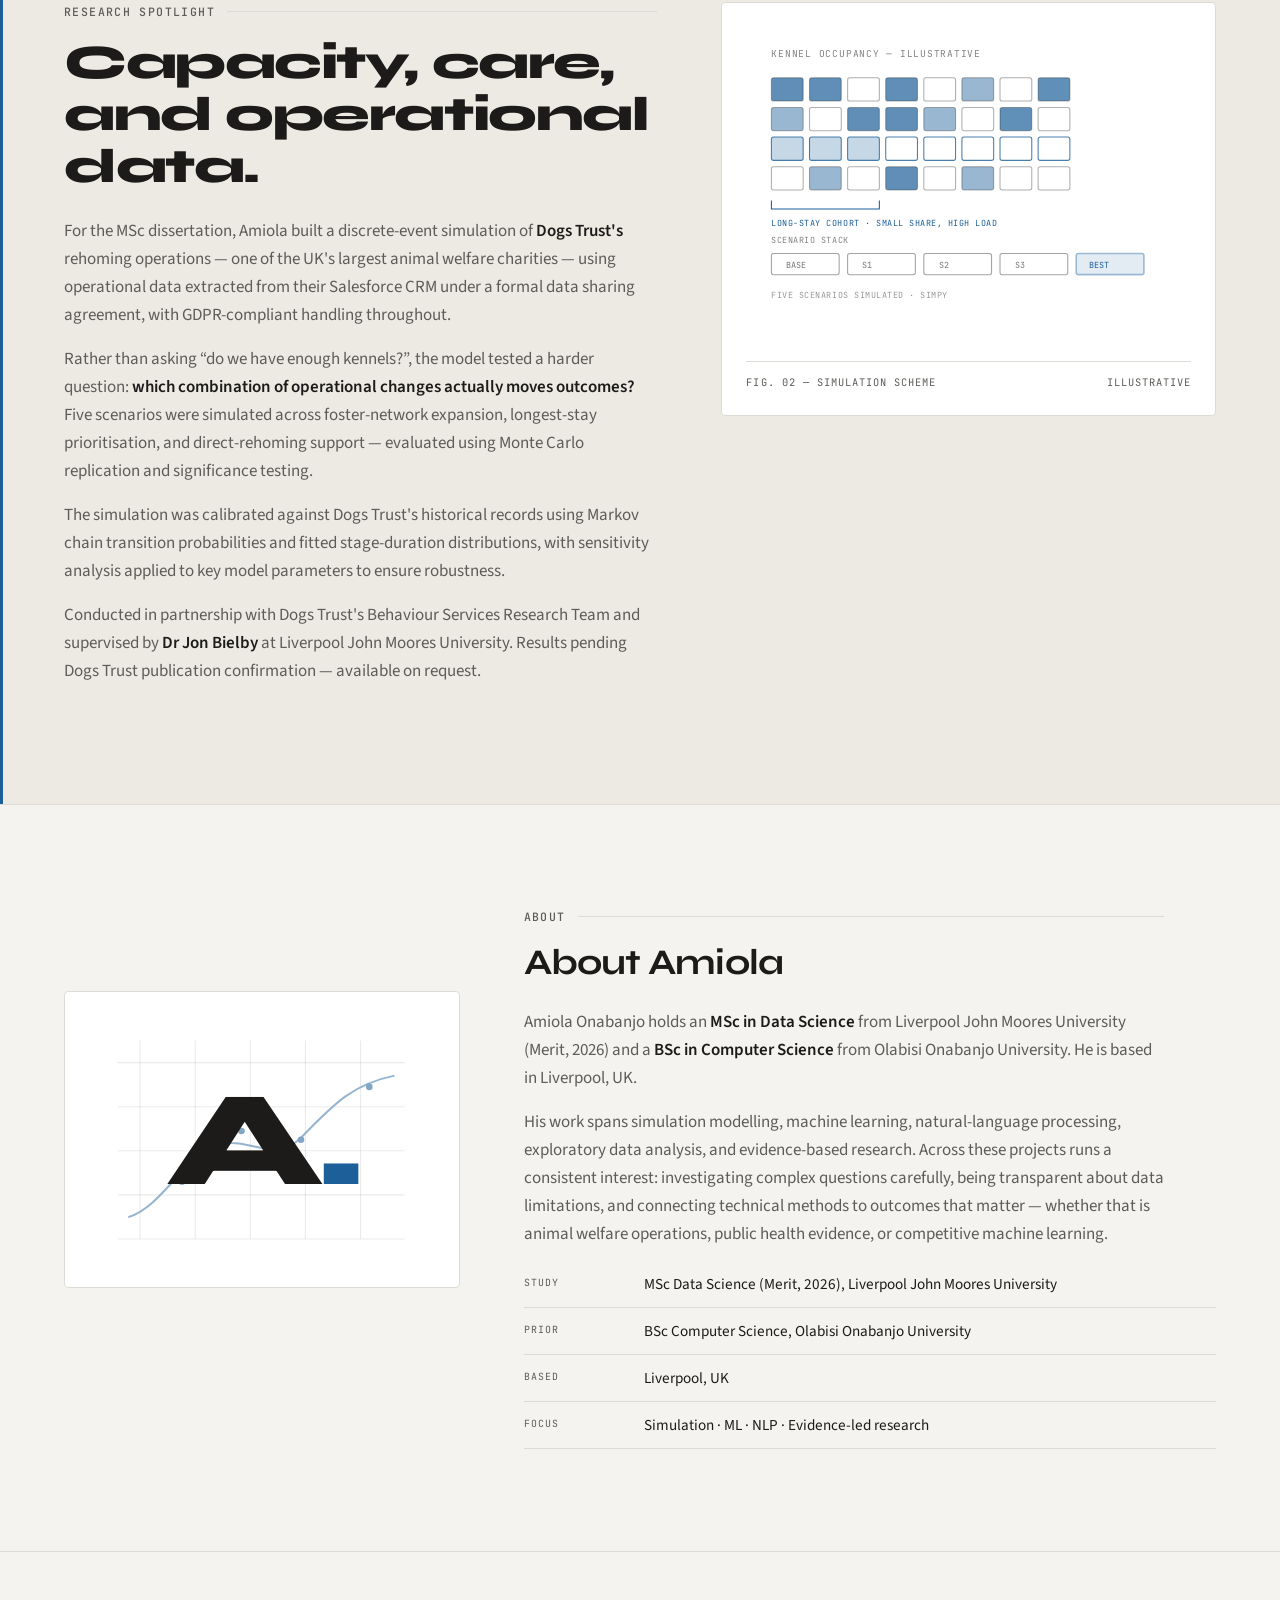
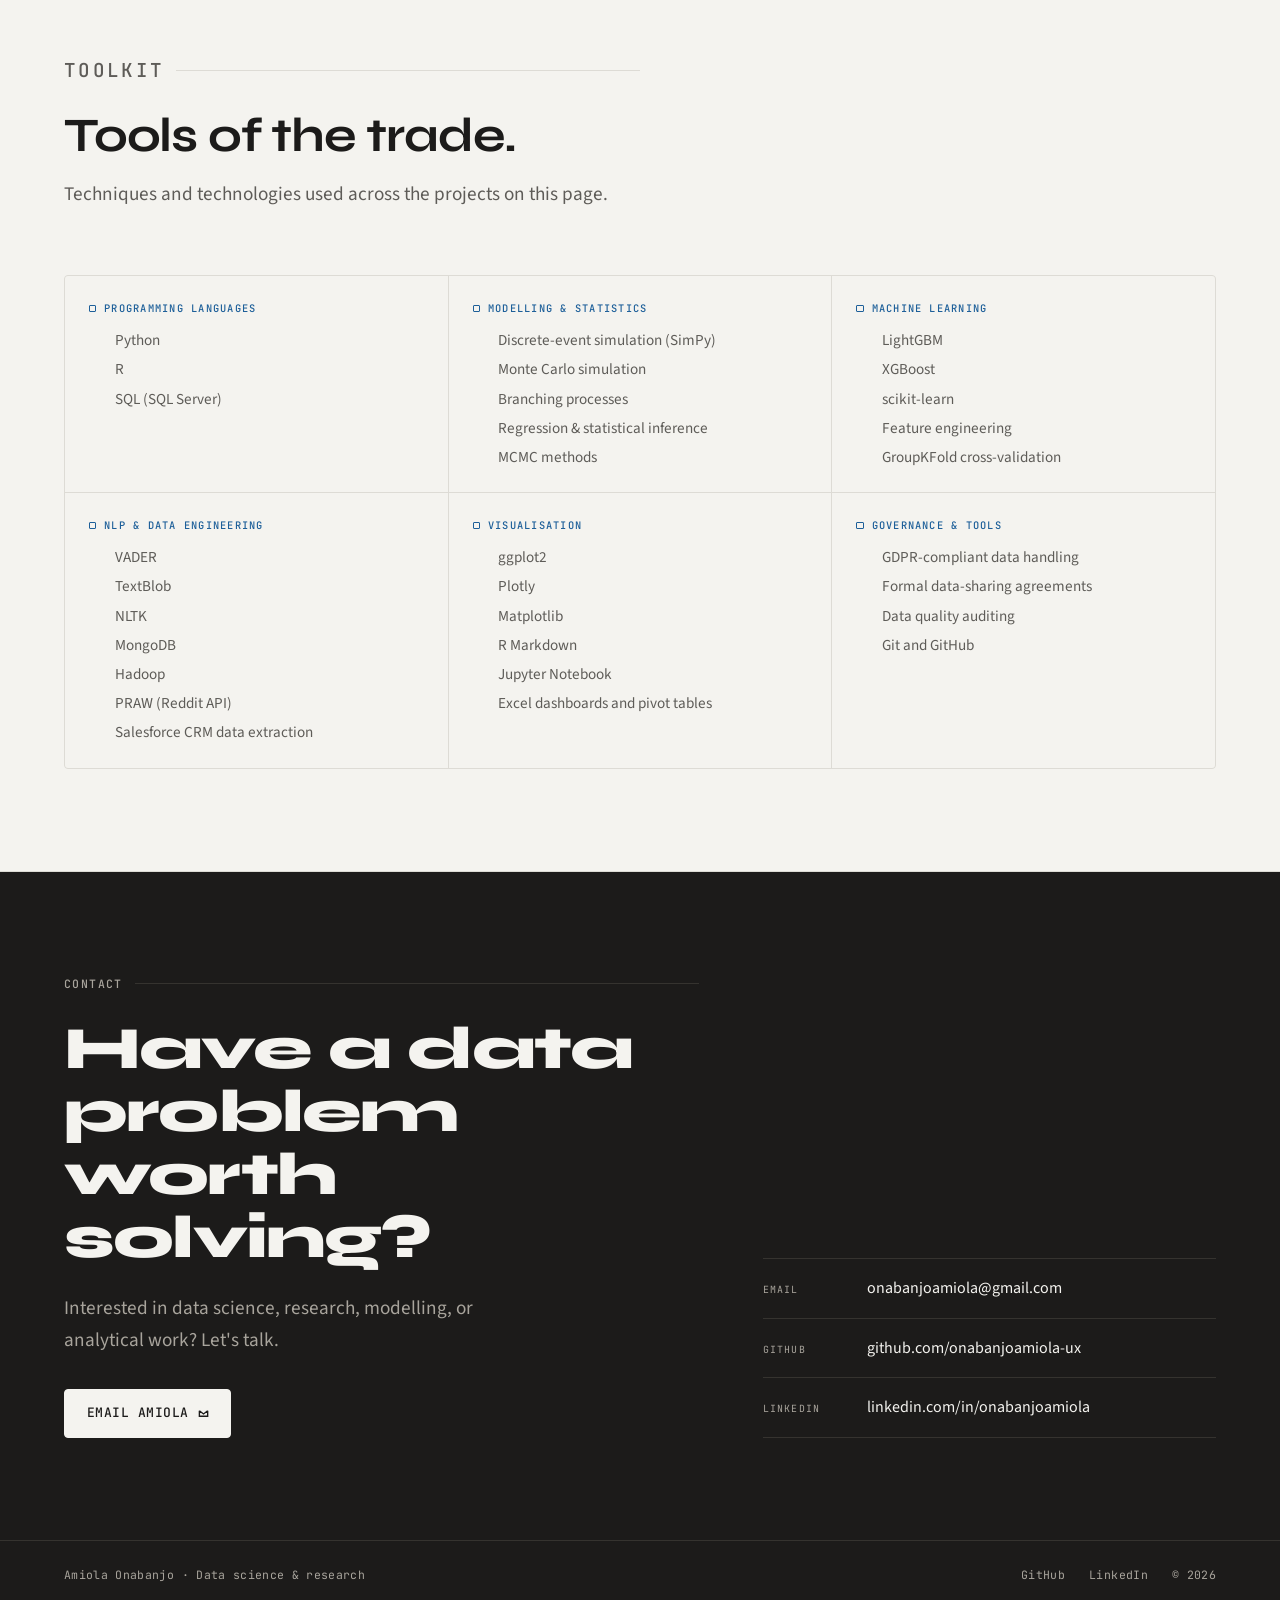
==== commit bde847e8: "Update education details in index.html" ====
--- a/html/index.html
+++ b/html/index.html
@@ -125,7 +125,7 @@
           <a class="btn btn--ghost" href="#contact">Get in touch</a>
         </div>
         <ul class="hero-meta">
-          <li>MSc Data Science (Merit), Liverpool John Moores University</li>
+          <li>MSc Data Science, Liverpool John Moores University</li>
           <li>BSc Computer Science, Olabisi Onabanjo University</li>
           <li>Liverpool, UK</li>
         </ul>
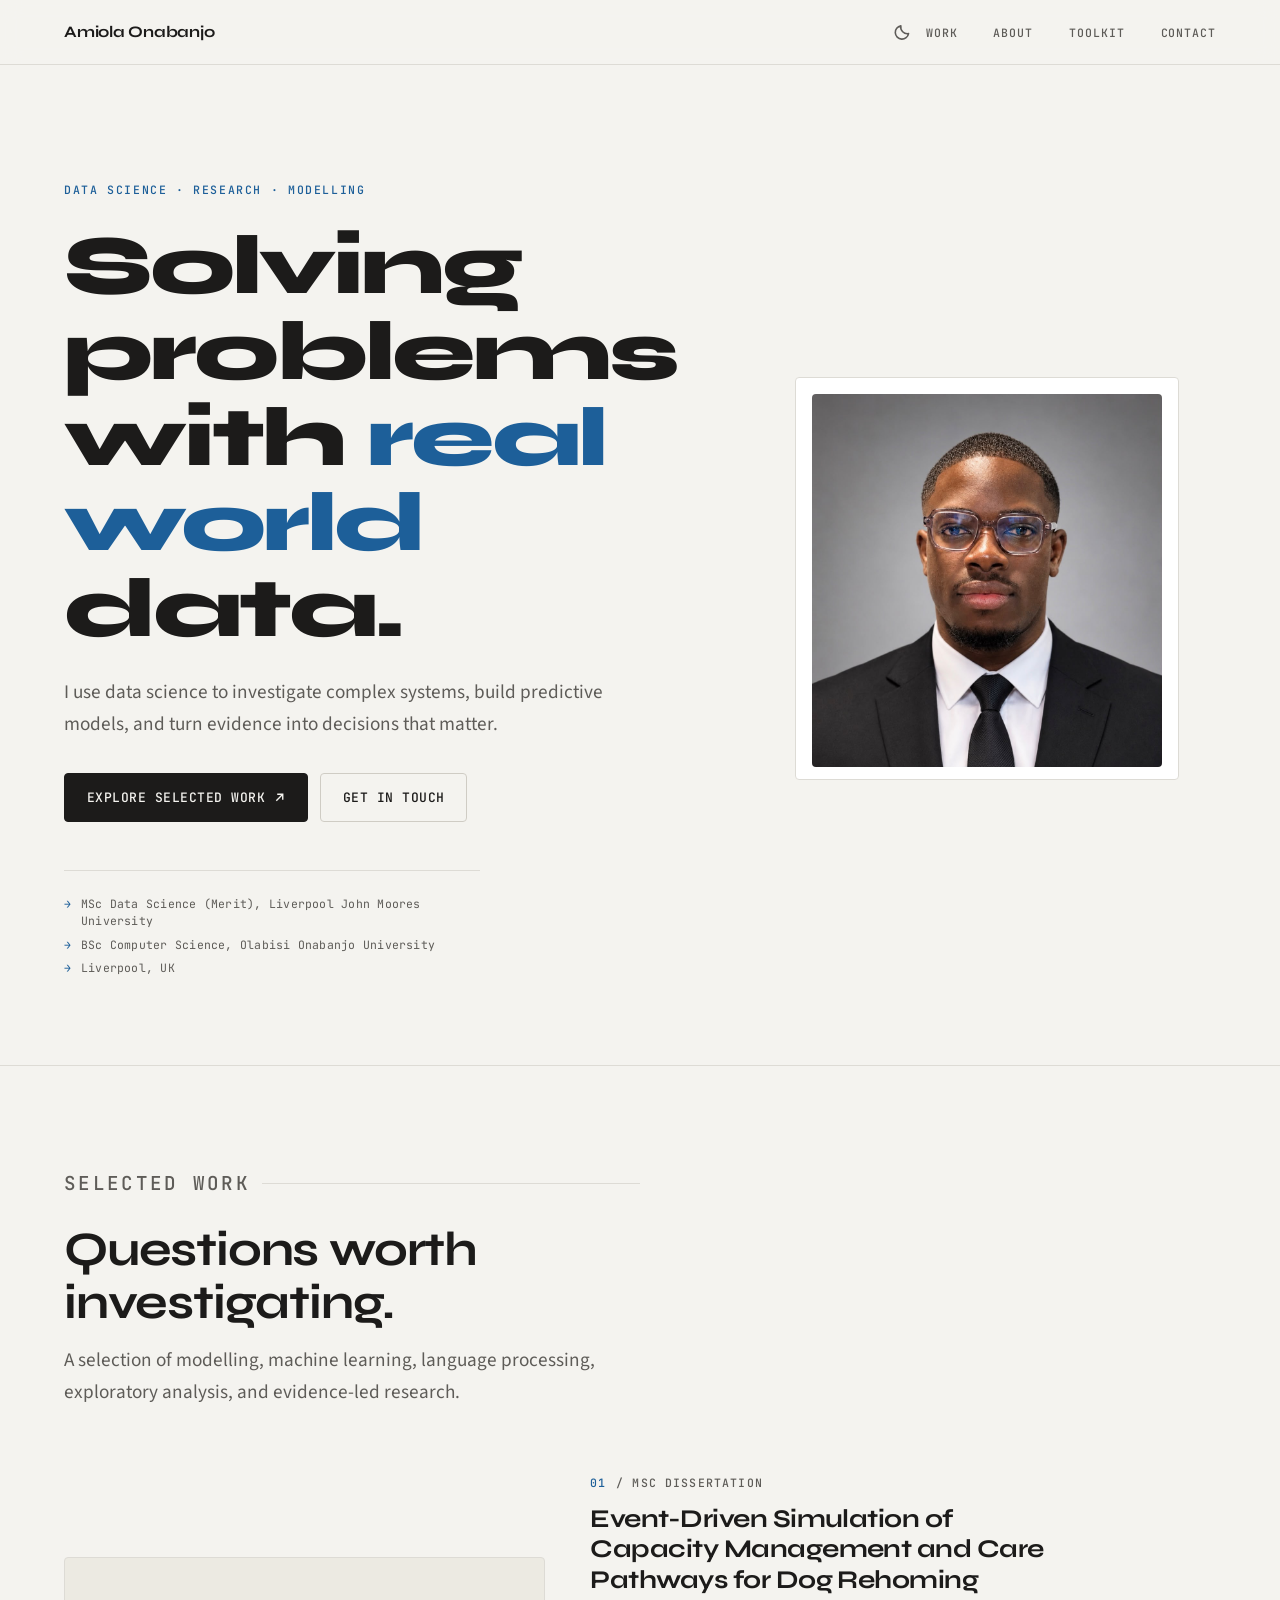
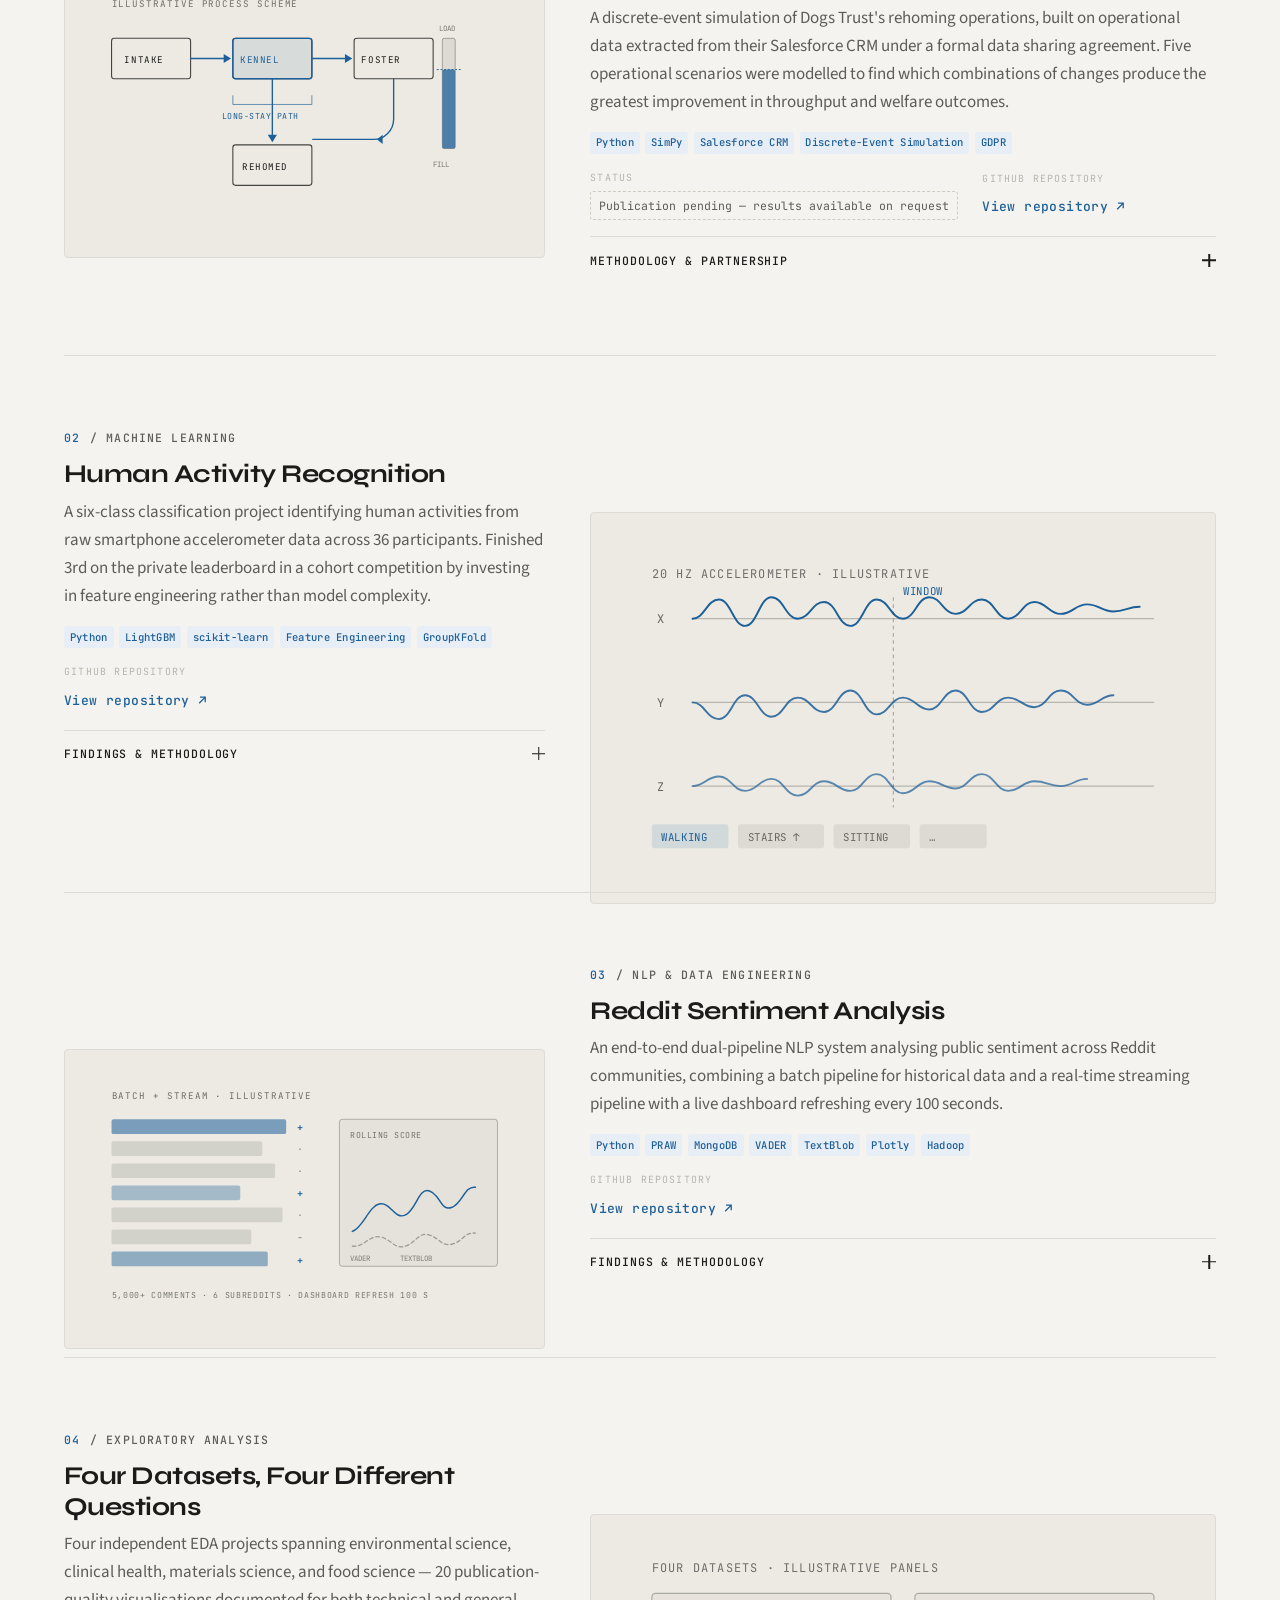
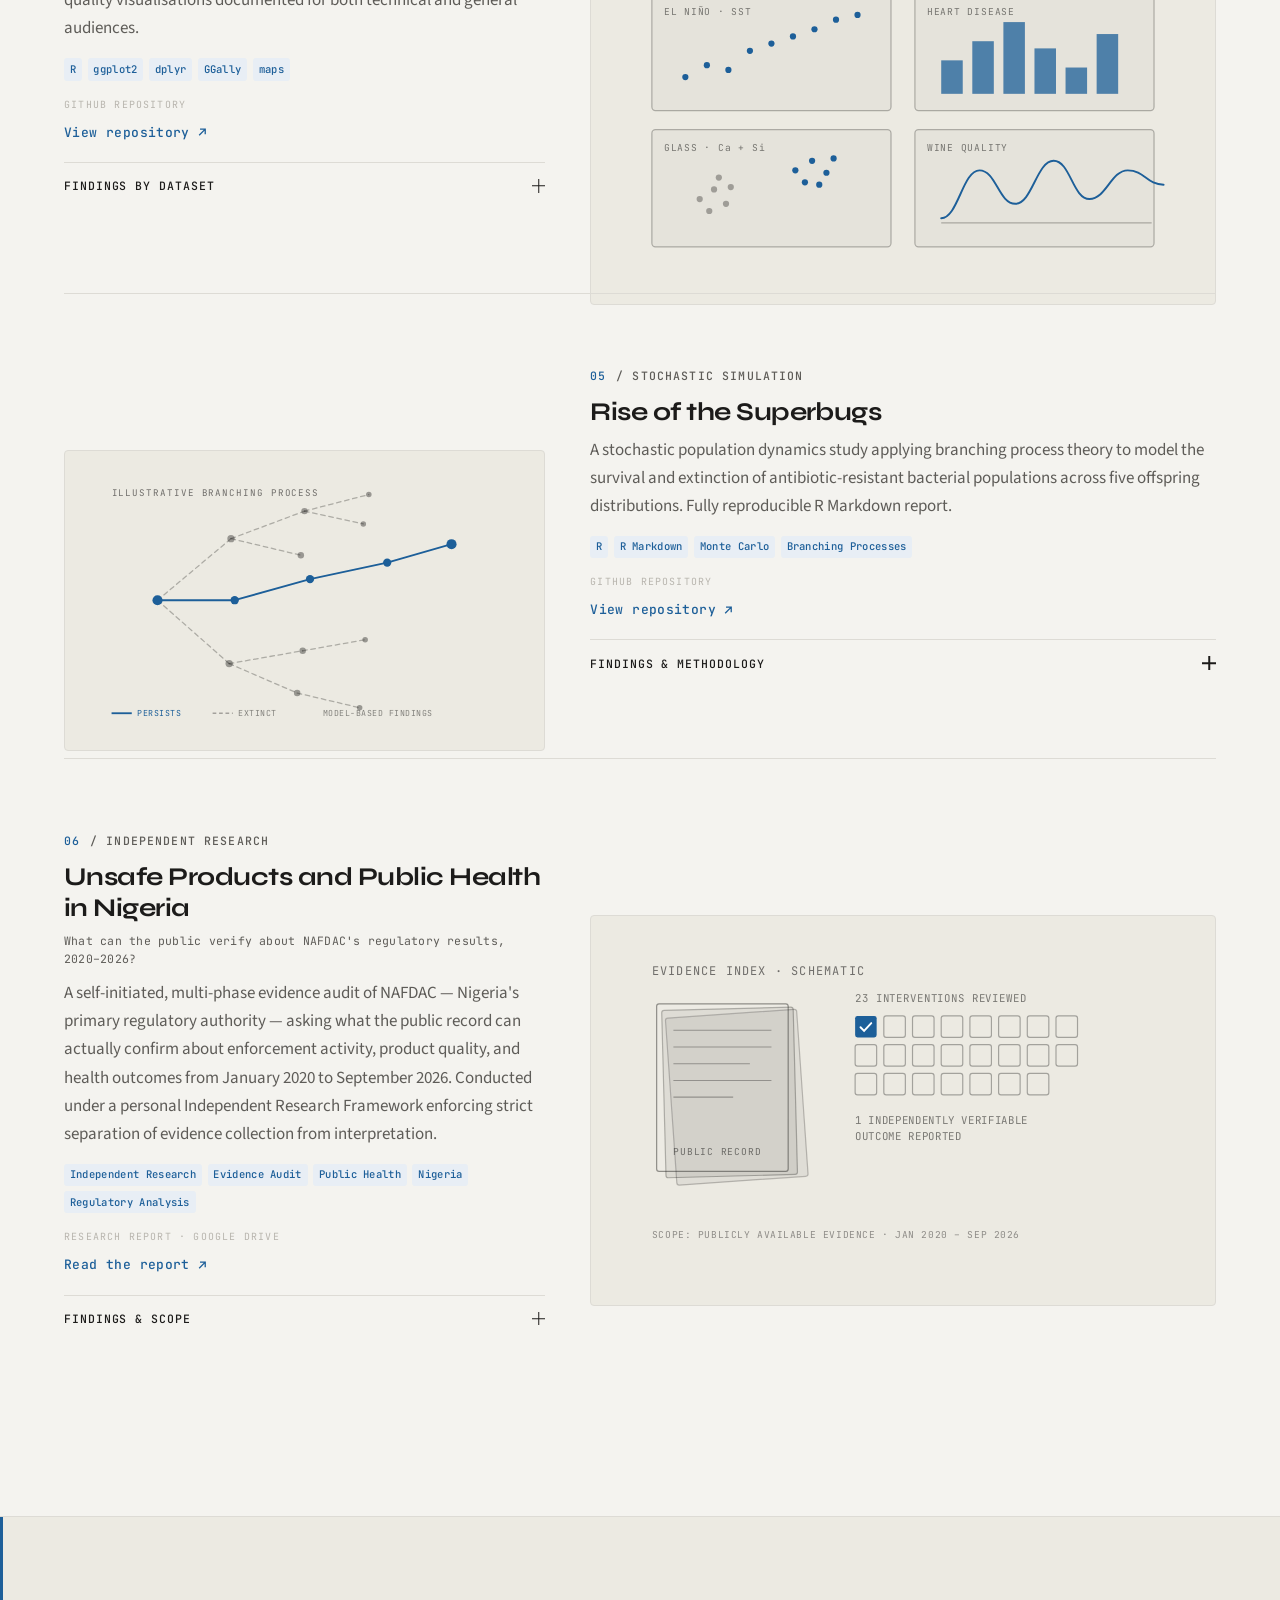
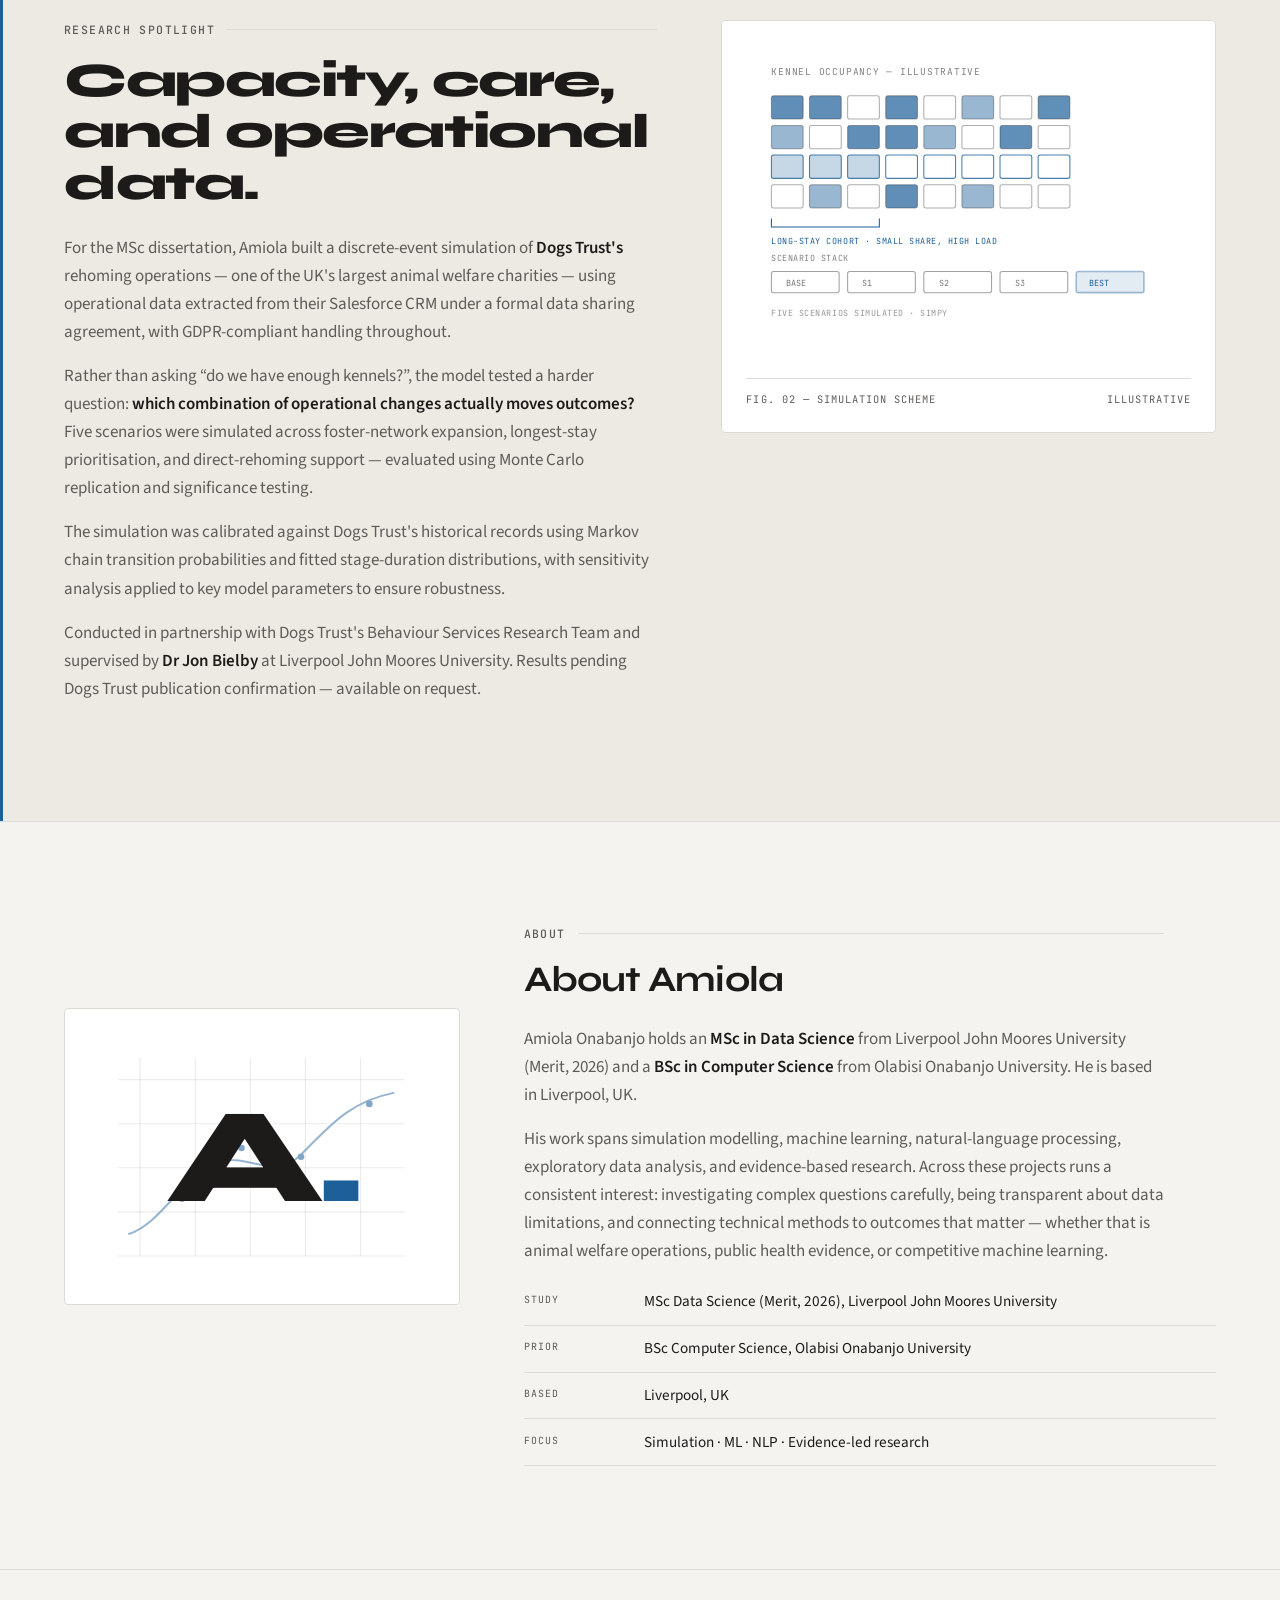
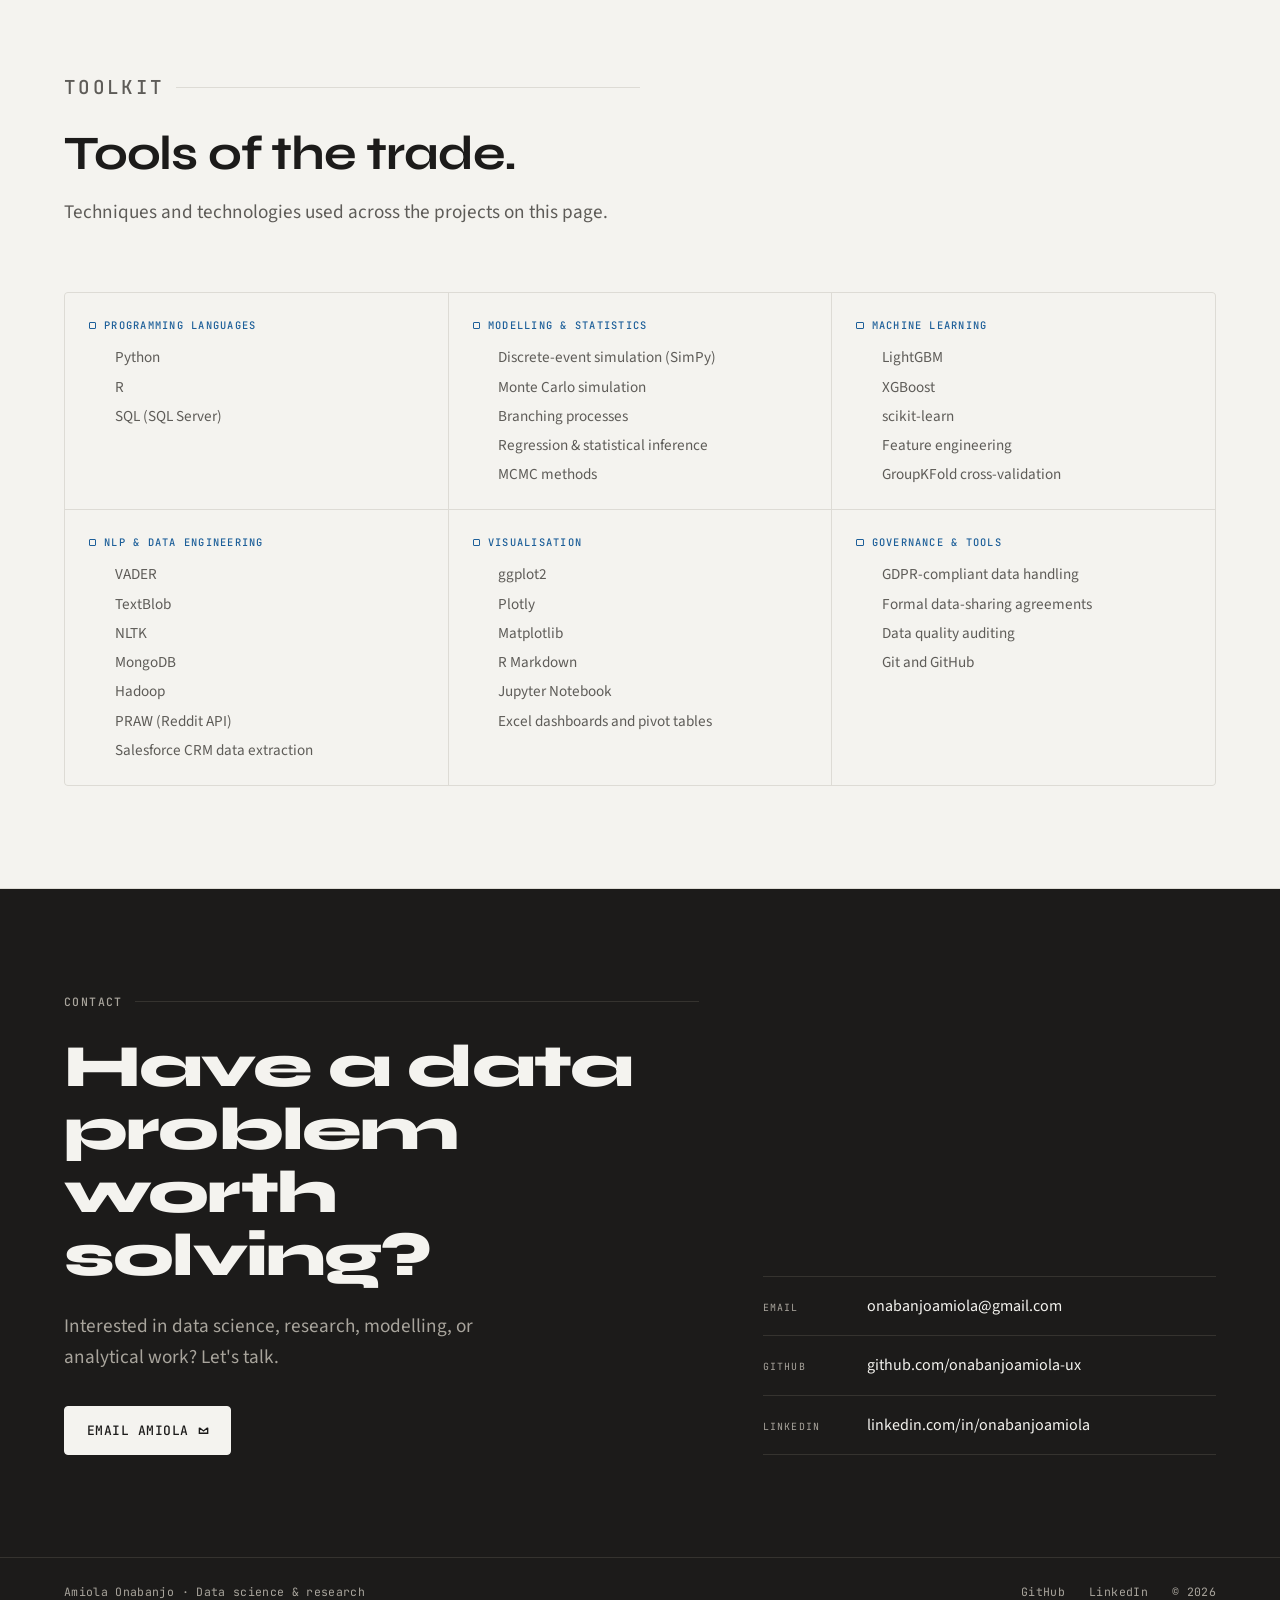
==== commit d8b76729: "Update educational qualification and image format" ====
--- a/html/index.html
+++ b/html/index.html
@@ -125,7 +125,7 @@
           <a class="btn btn--ghost" href="#contact">Get in touch</a>
         </div>
         <ul class="hero-meta">
-          <li>MSc Data Science, Liverpool John Moores University</li>
+          <li>MSc Data Science (Merit), Liverpool John Moores University</li>
           <li>BSc Computer Science, Olabisi Onabanjo University</li>
           <li>Liverpool, UK</li>
         </ul>
@@ -134,7 +134,7 @@
       <aside class="hero-aside">
         <figure class="hero-figure">
           <img
-            src="../images/headshot.jpg"
+            src="../images/headshot.jpeg"
             alt="Amiola Onabanjo"
             width="360"
             height="360"
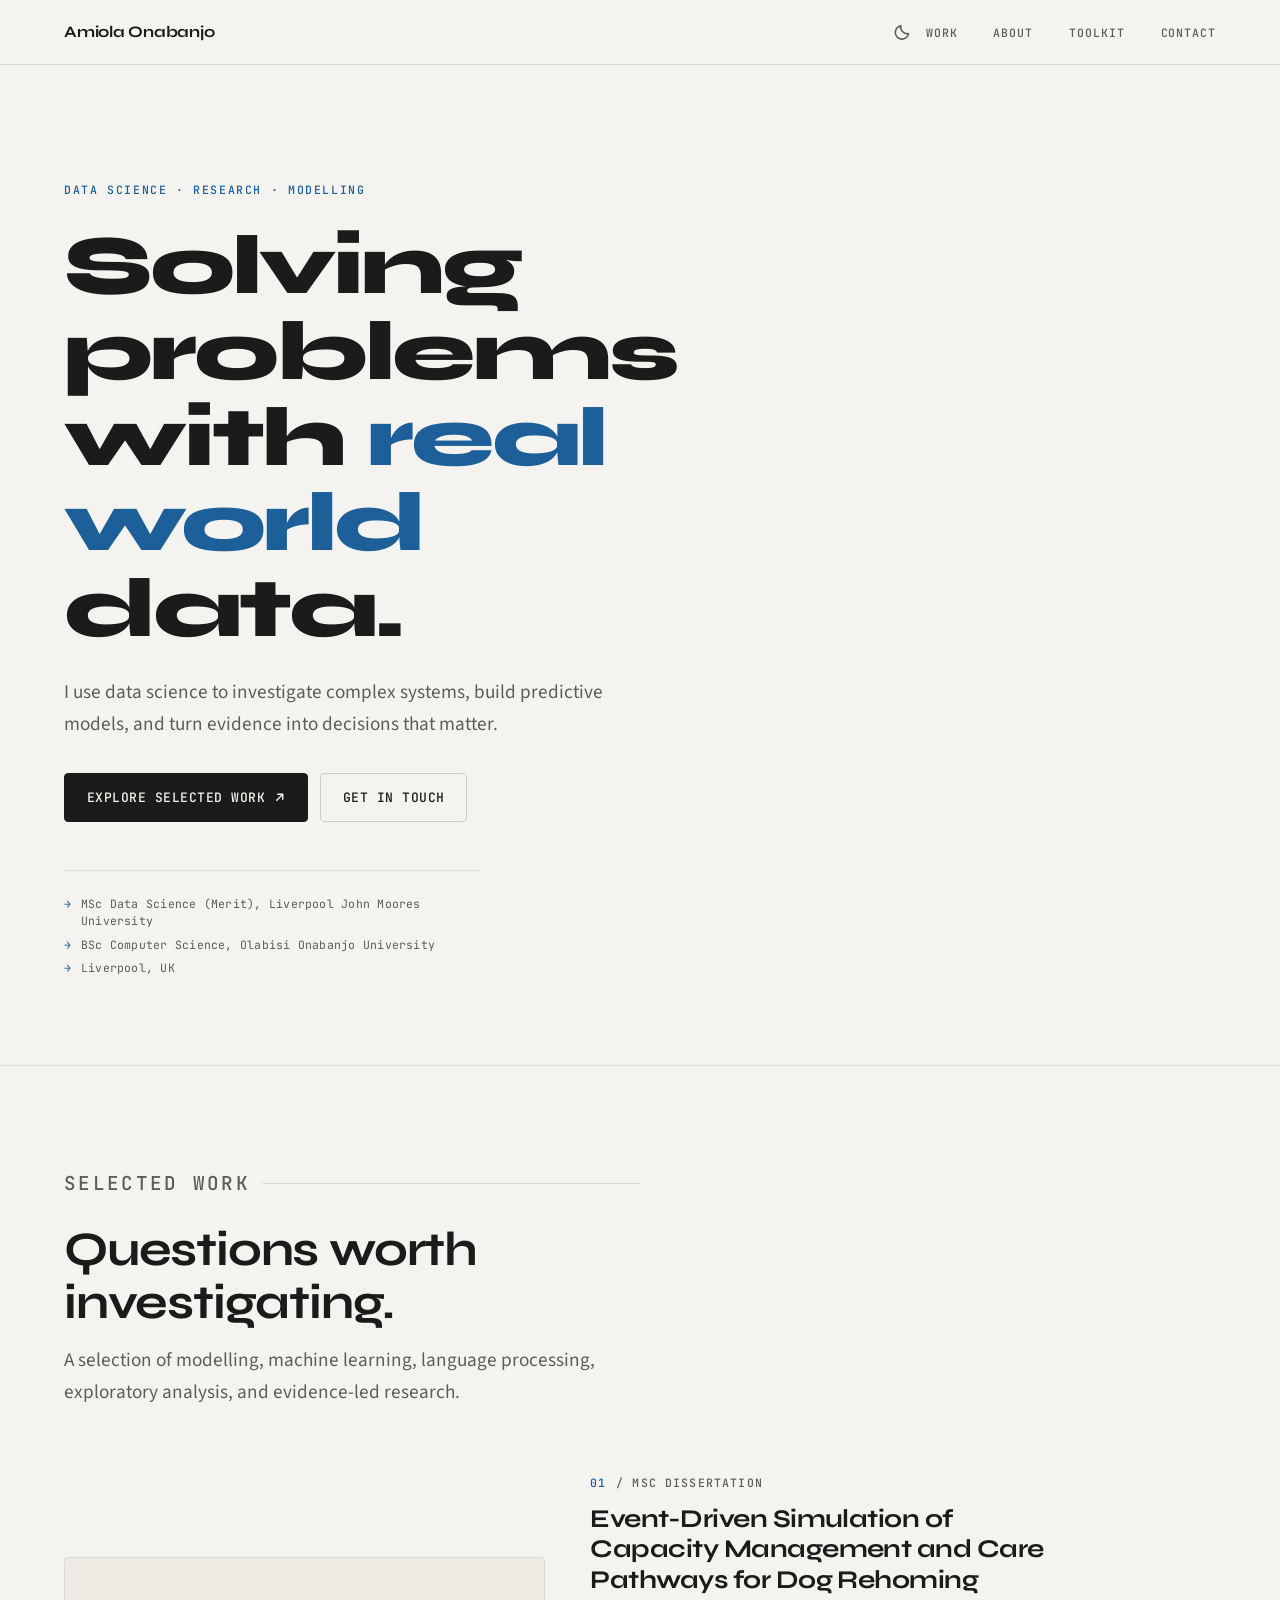
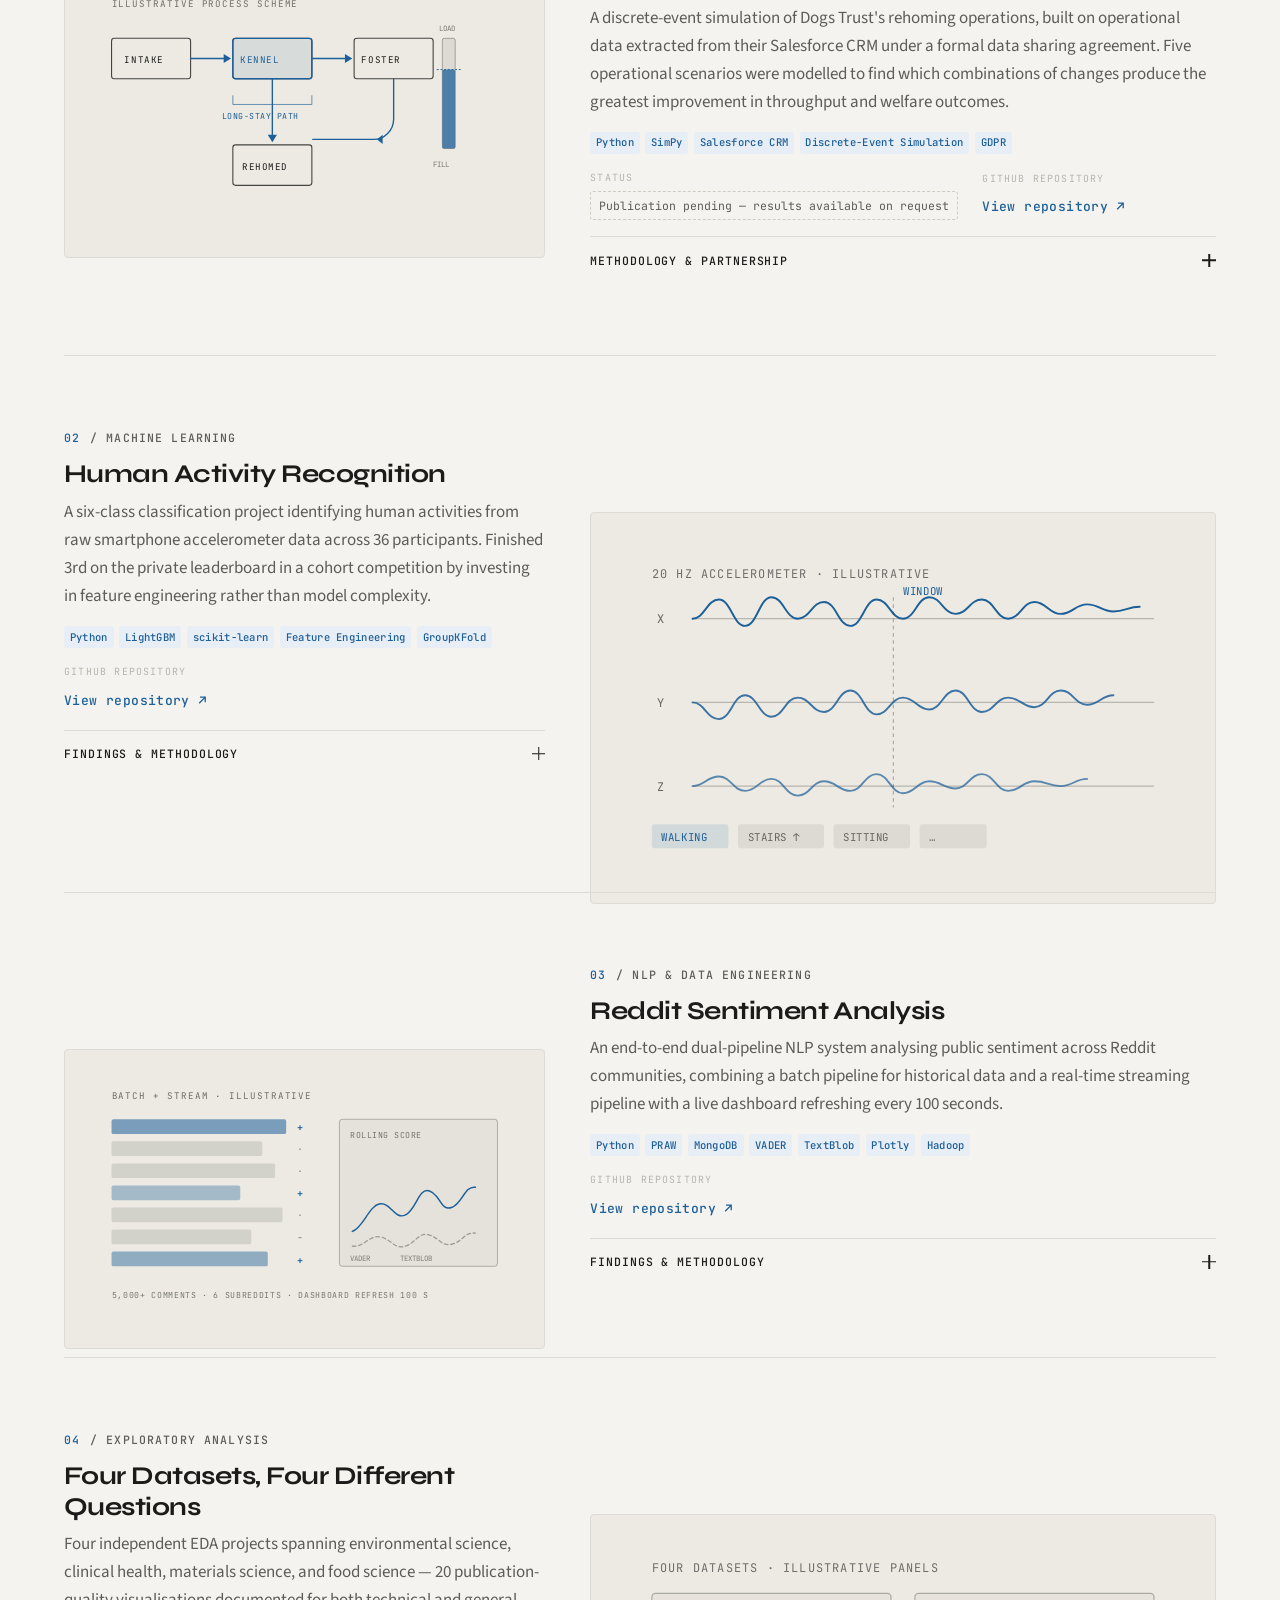
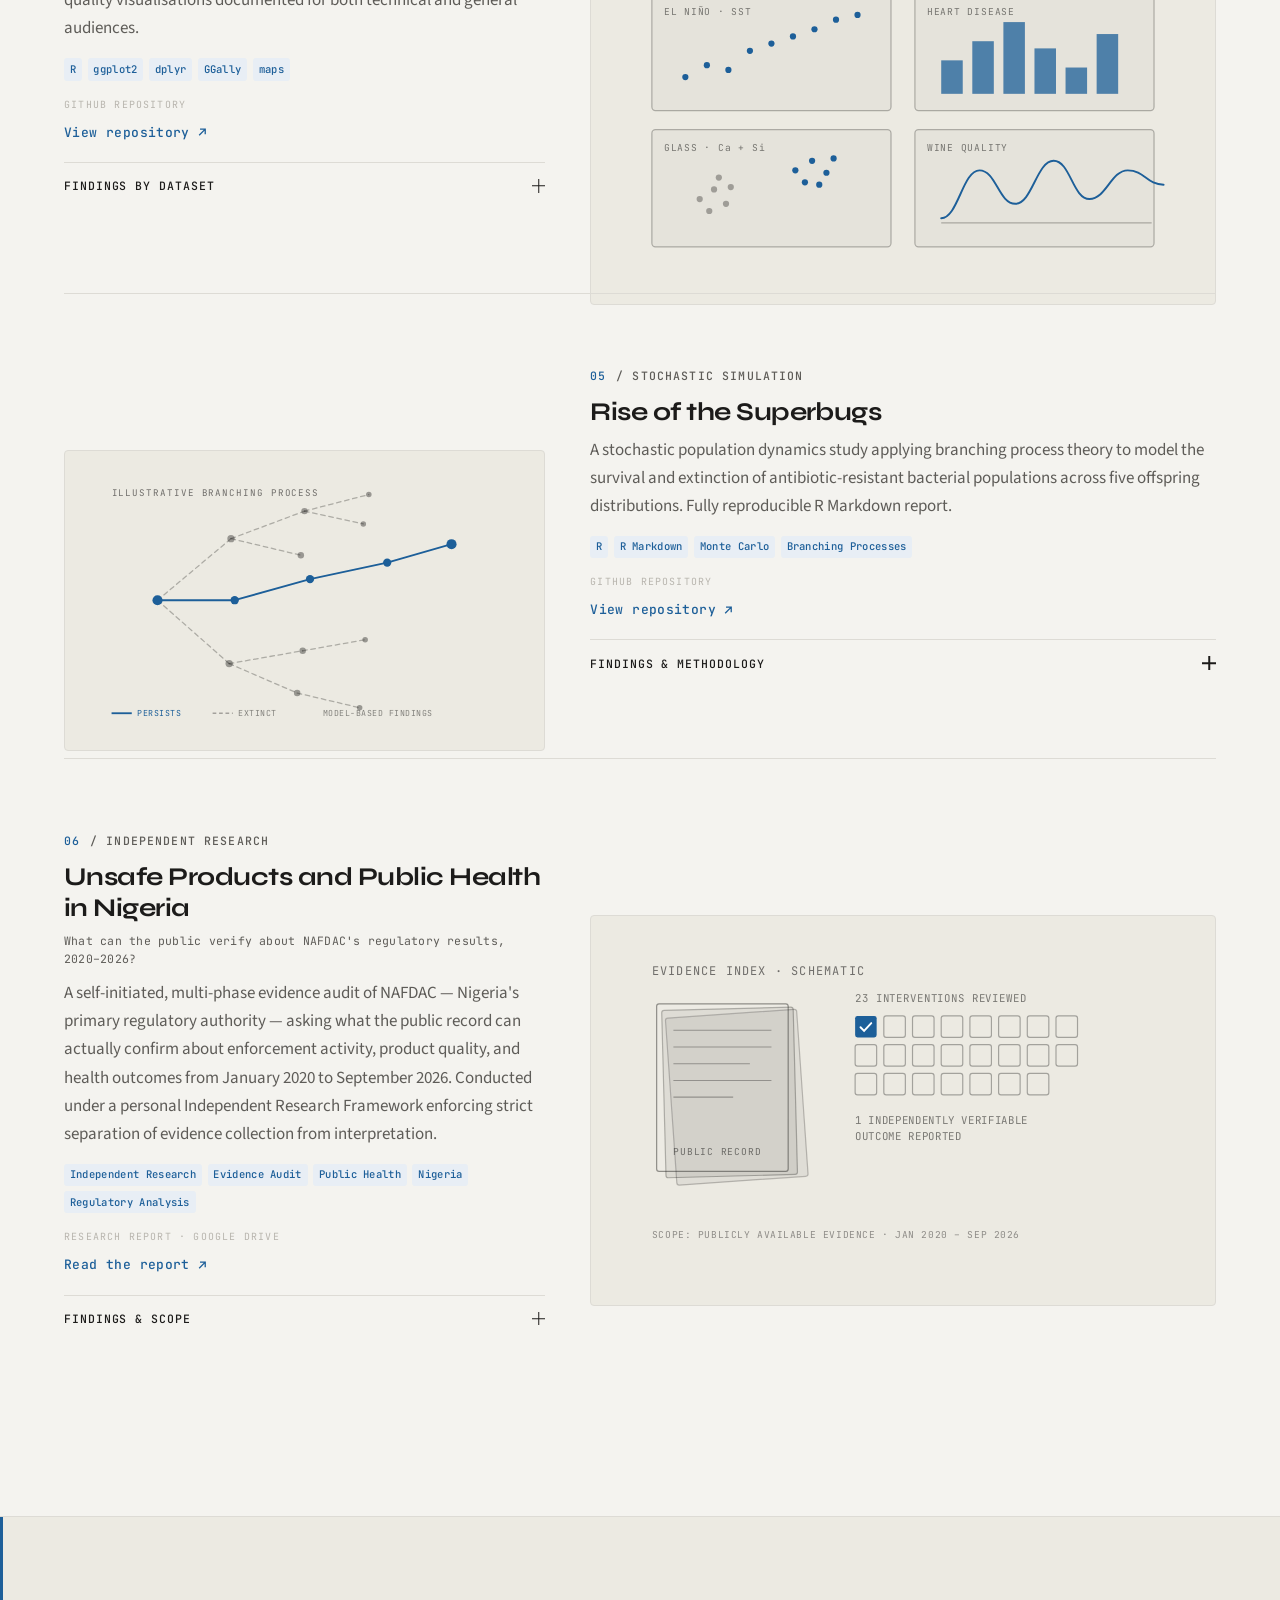
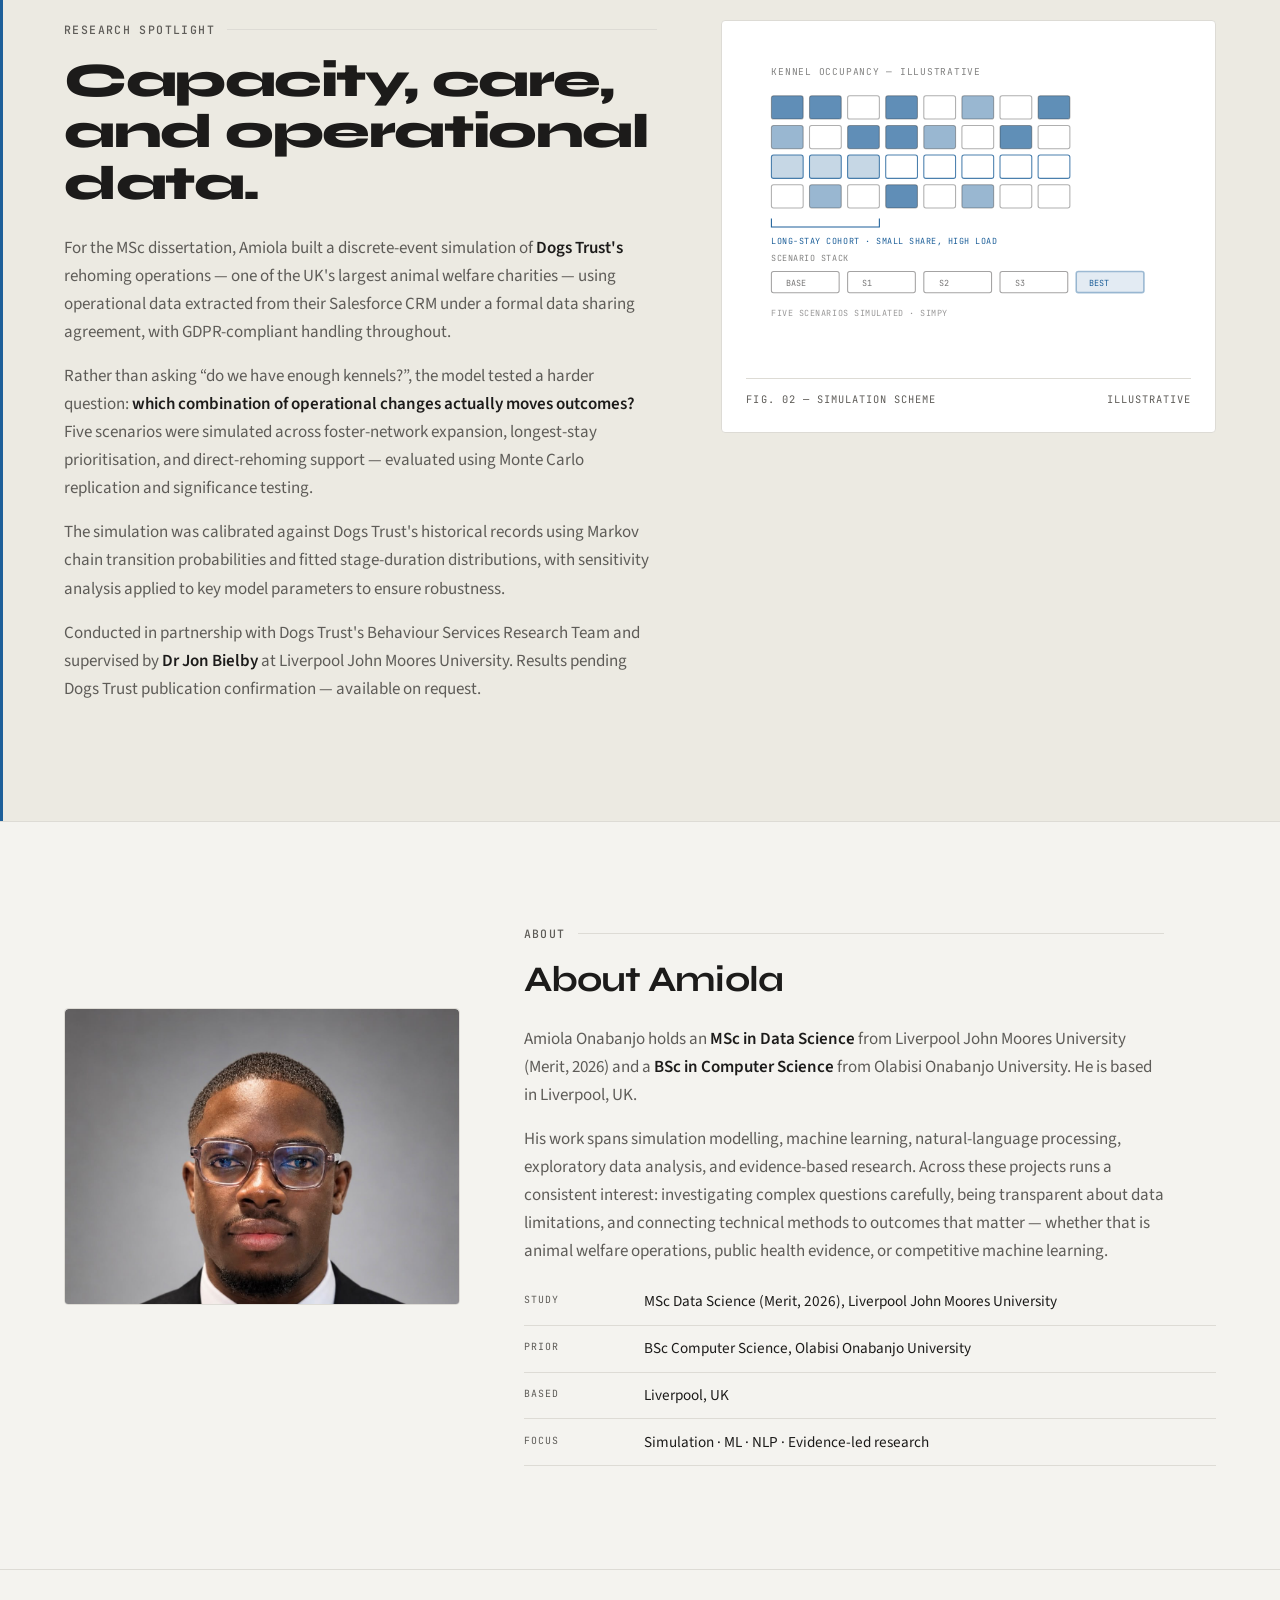
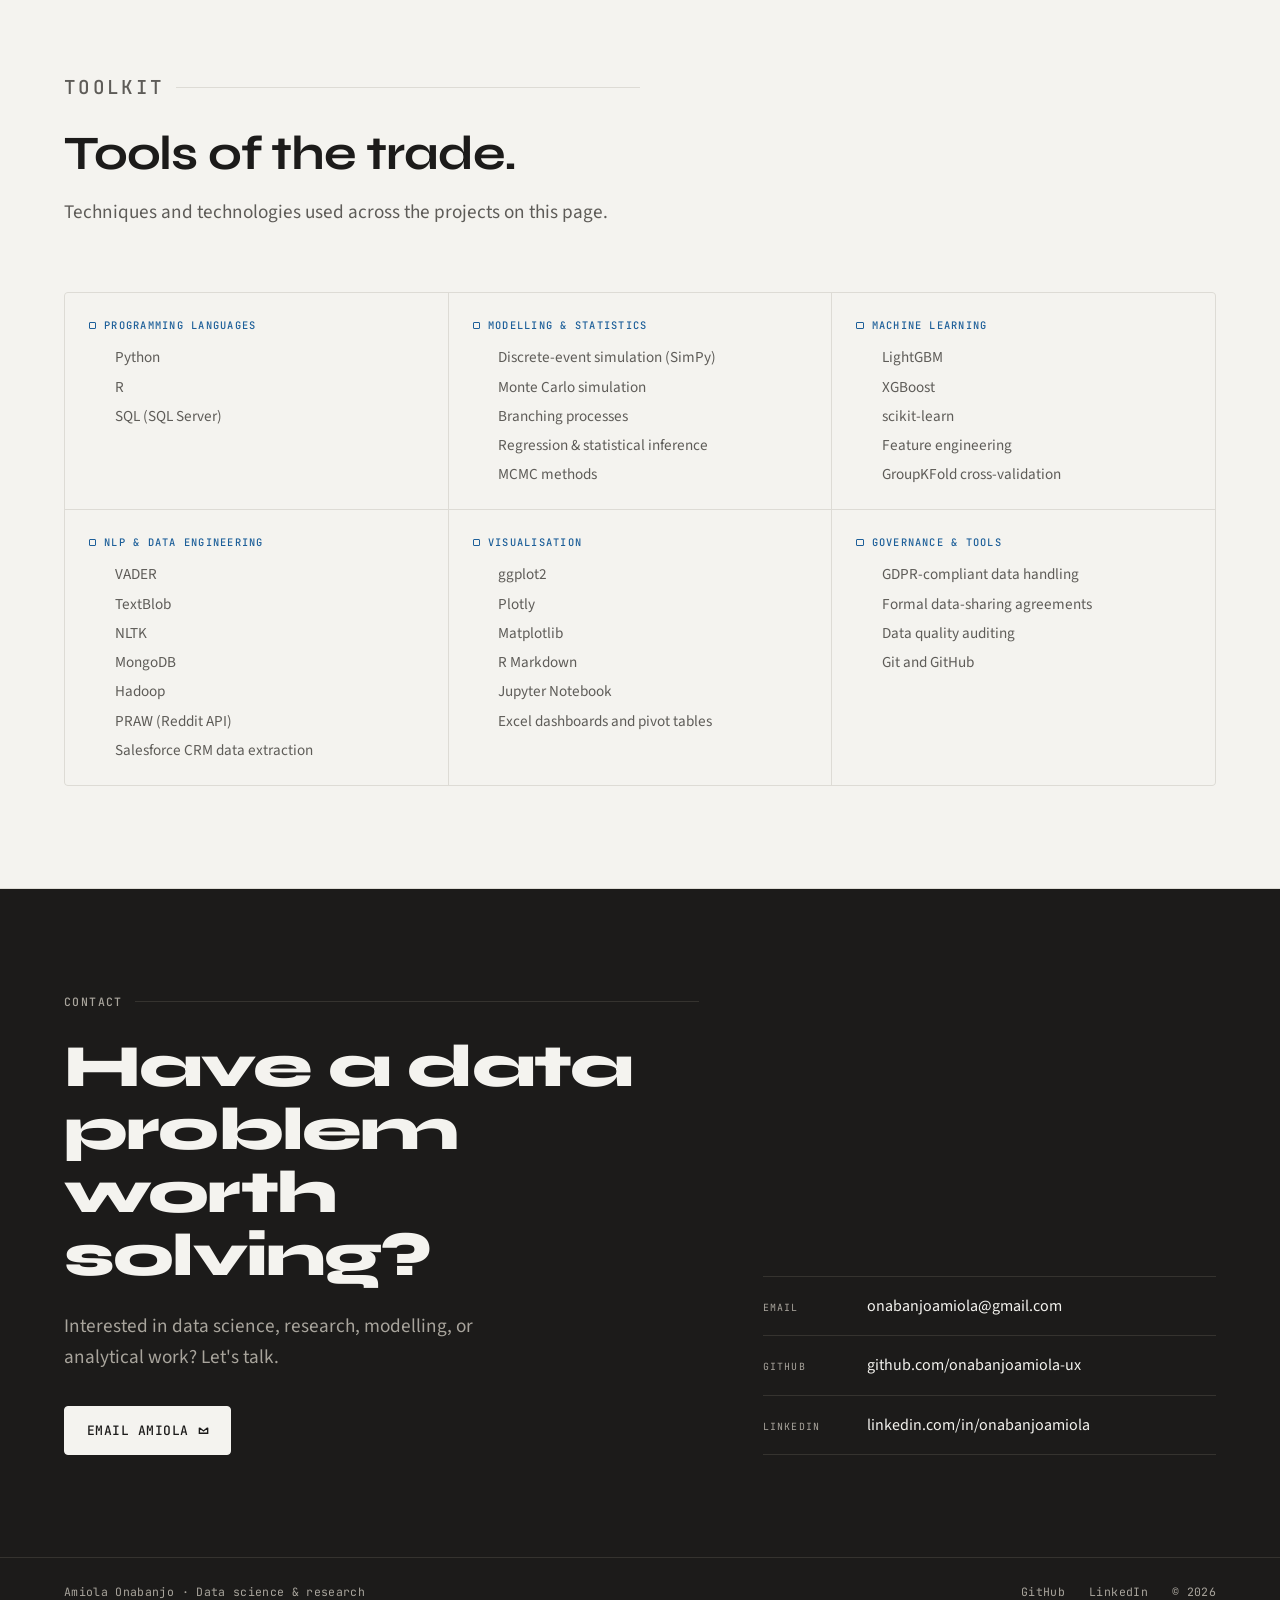
==== commit 1c896d80: "Update headshot display" ====
--- a/html/index.html
+++ b/html/index.html
@@ -131,17 +131,6 @@
         </ul>
       </div>
 
-      <aside class="hero-aside">
-        <figure class="hero-figure">
-          <img
-            src="../images/headshot.jpeg"
-            alt="Amiola Onabanjo"
-            width="360"
-            height="360"
-            style="width:100%;height:auto;border-radius:4px;object-fit:cover;"
-          >
-        </figure>
-      </aside>
     </div>
   </section>
 
@@ -863,21 +852,16 @@
   <!-- ══════════ ABOUT ══════════ -->
   <section class="section" id="about" aria-labelledby="about-heading">
     <div class="container about-grid">
-      <div class="about-monogram reveal" aria-hidden="true">
-        <svg viewBox="0 0 300 220" fill="none" xmlns="http://www.w3.org/2000/svg">
-          <g stroke="currentColor" stroke-opacity="0.16" stroke-width="1">
-            <path d="M20 40h260M20 80h260M20 120h260M20 160h260M20 200h260"/>
-            <path d="M40 20v180M90 20v180M140 20v180M190 20v180M240 20v180"/>
-          </g>
-          <path class="anim-line" d="M30 180c30-10 48-52 78-64s52 18 78-8 44-48 84-56" stroke="#1d5f99" stroke-width="1.8" stroke-linecap="round" stroke-opacity="0.85"/>
-          <g class="anim-about-dot" fill="#1d5f99">
-            <circle cx="78" cy="148" r="3"/>
-            <circle cx="132" cy="102" r="3"/>
-            <circle cx="186" cy="110" r="3"/>
-            <circle cx="248" cy="62"  r="3"/>
-          </g>
-        </svg>
-        <span class="mono-letter">A<span>.</span></span>
+      <div class="about-monogram reveal">
+        <figure style="margin:0;">
+          <img
+            src="../images/headshot.jpeg"
+            alt="Amiola Onabanjo"
+            width="360"
+            height="360"
+            style="width:100%;height:auto;border-radius:4px;object-fit:cover;display:block;"
+          >
+        </figure>
       </div>
 
       <div class="about-copy reveal" data-delay="1">
